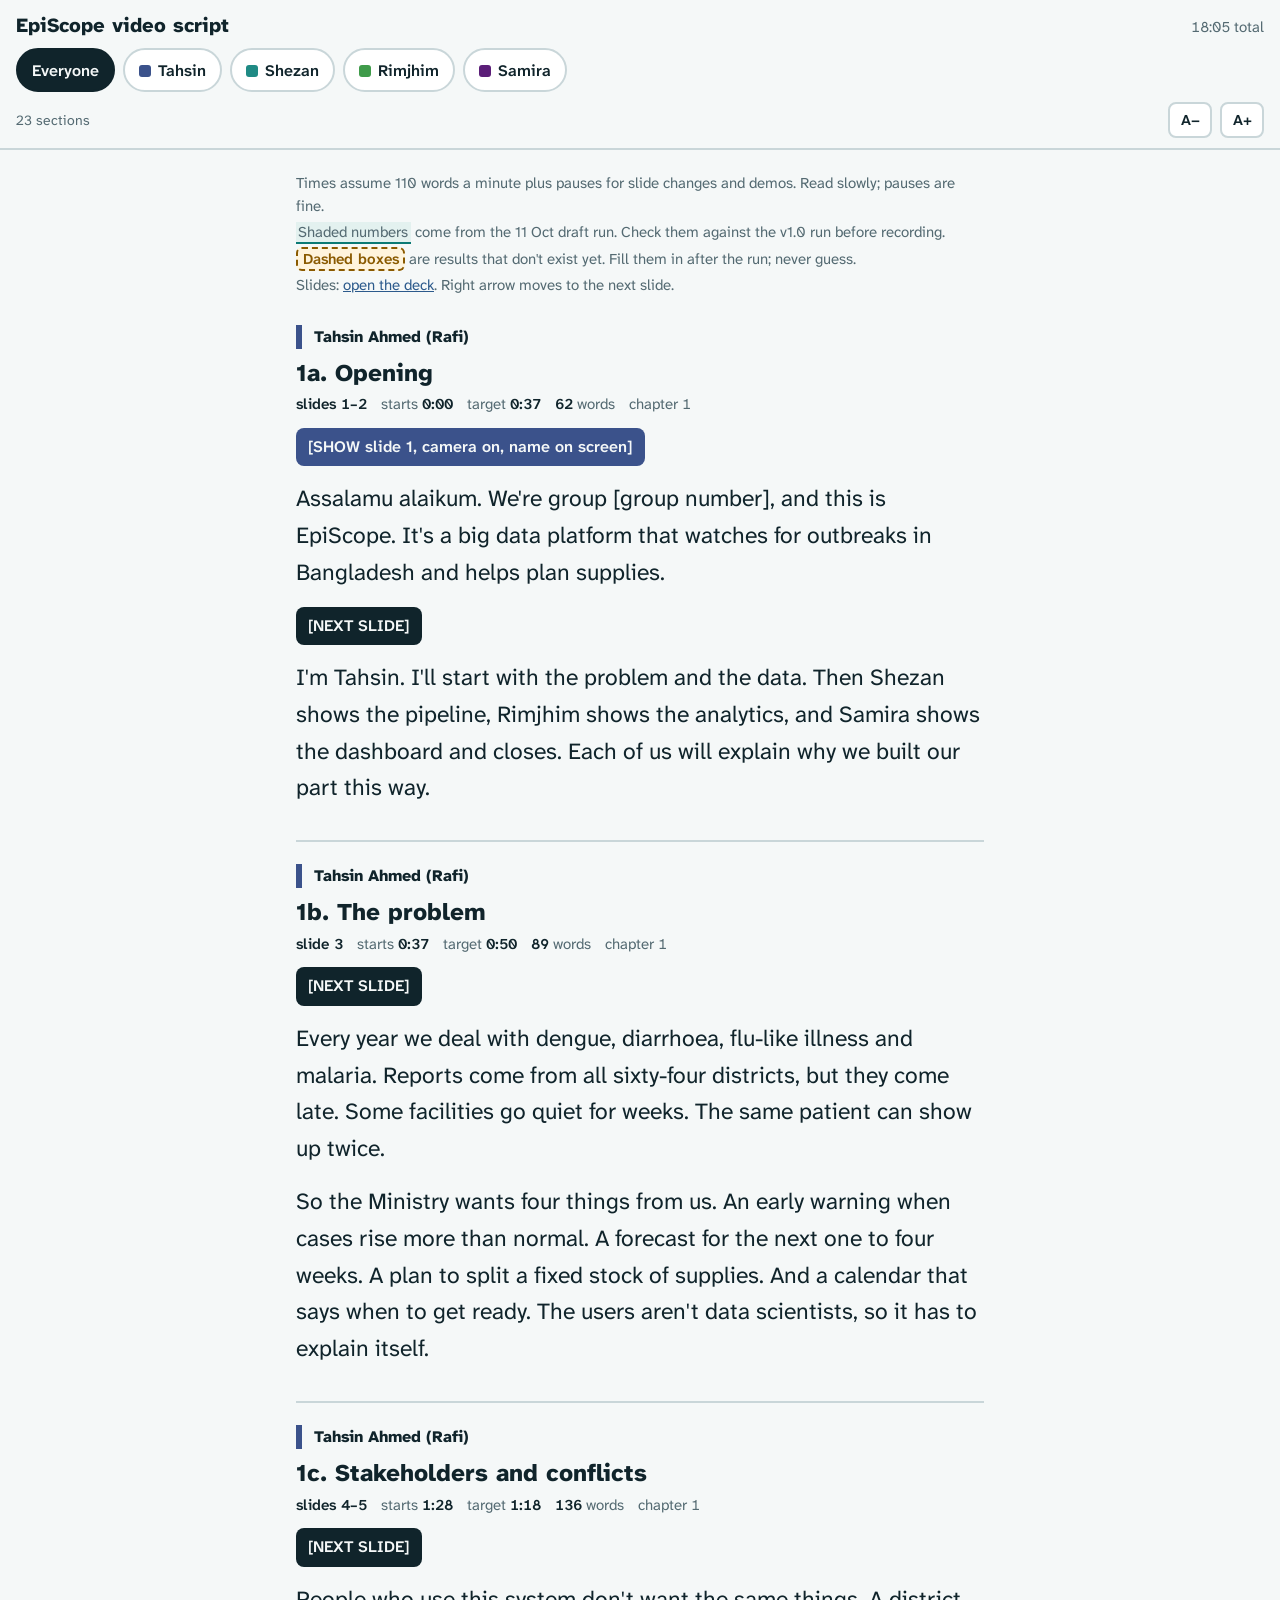
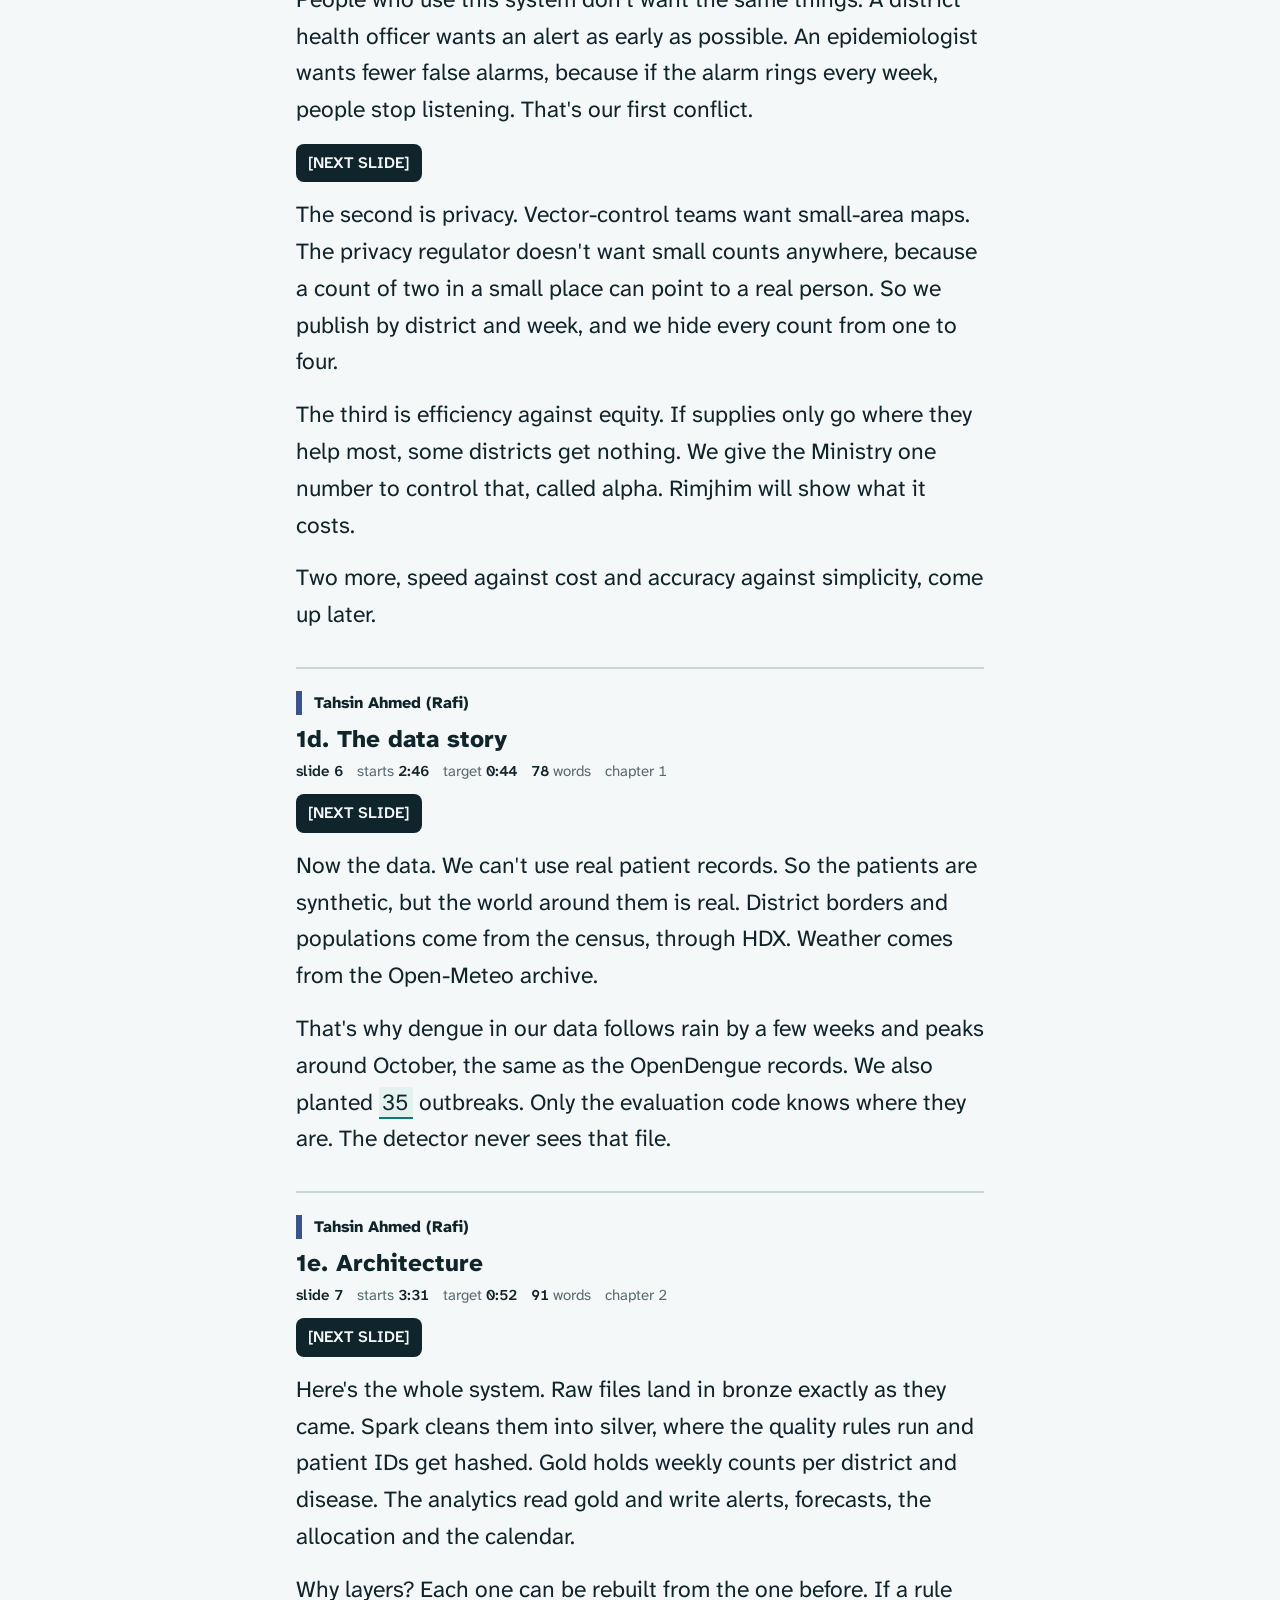
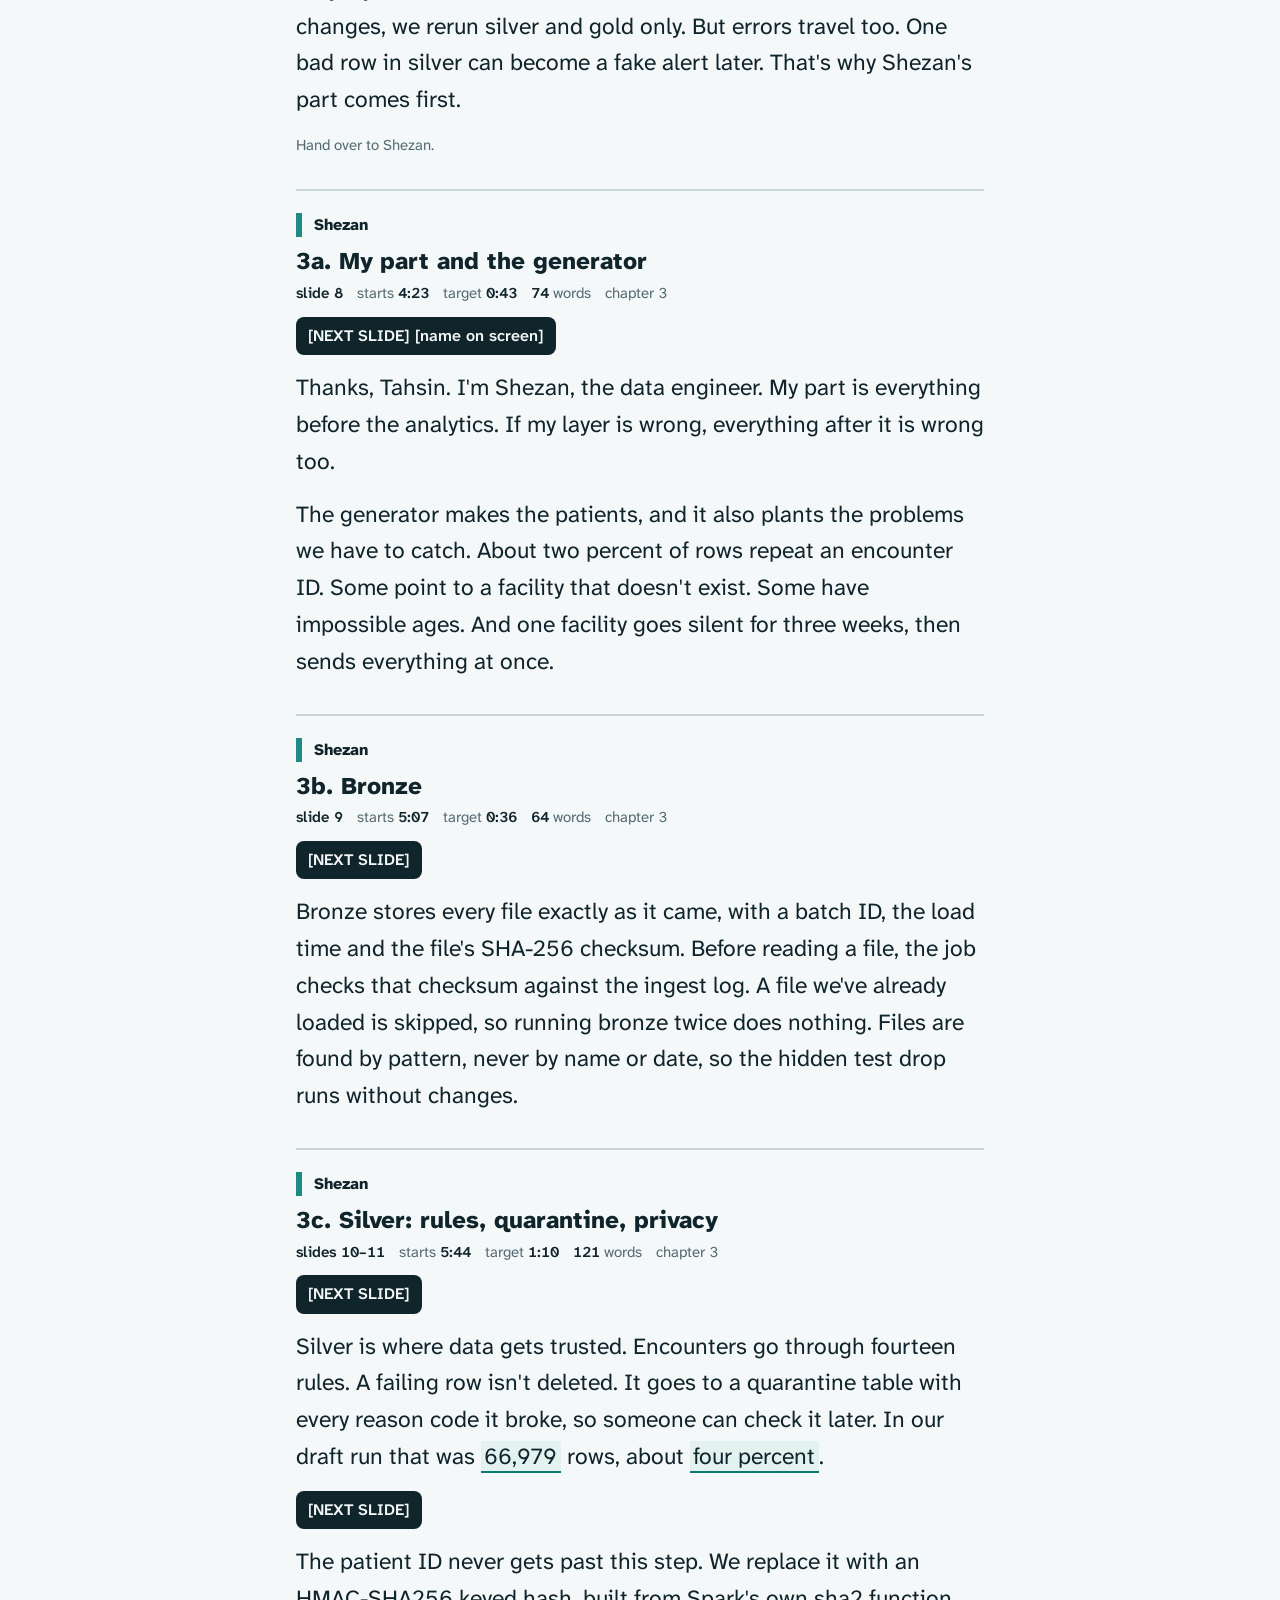
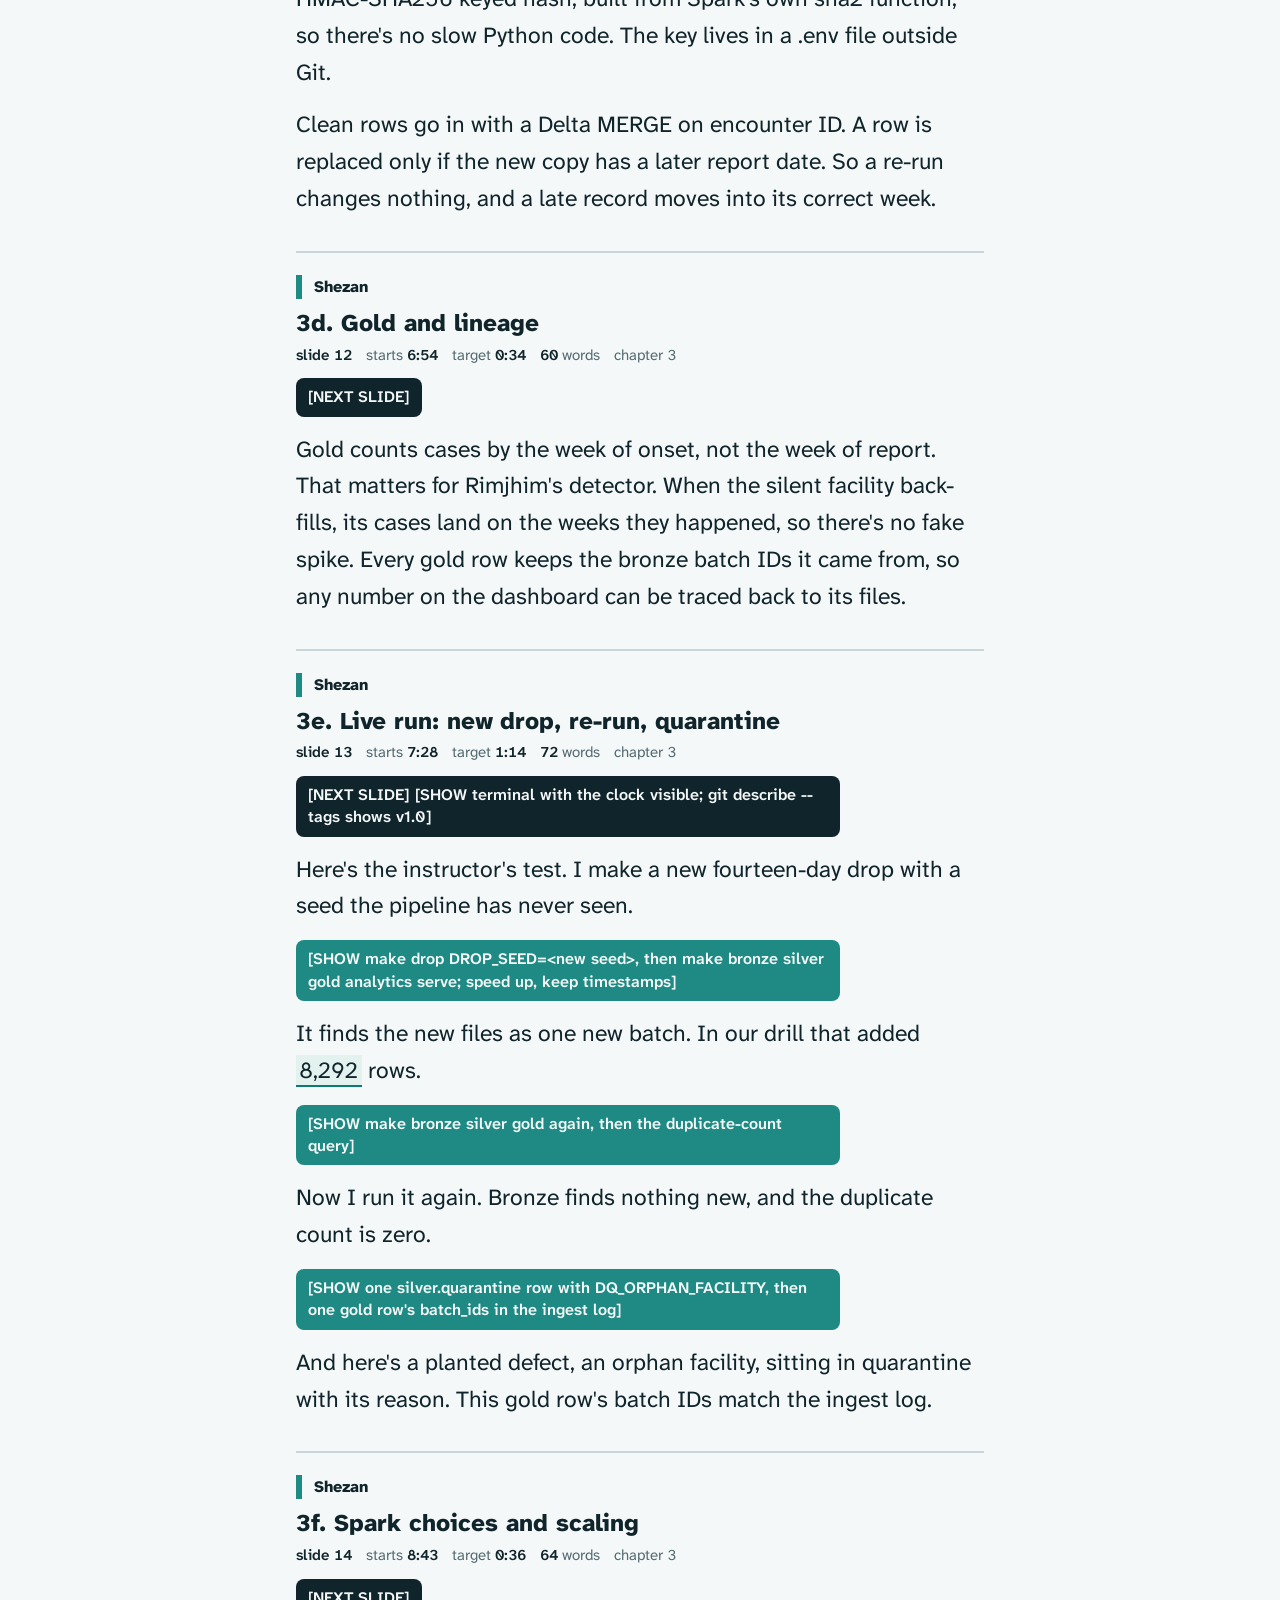
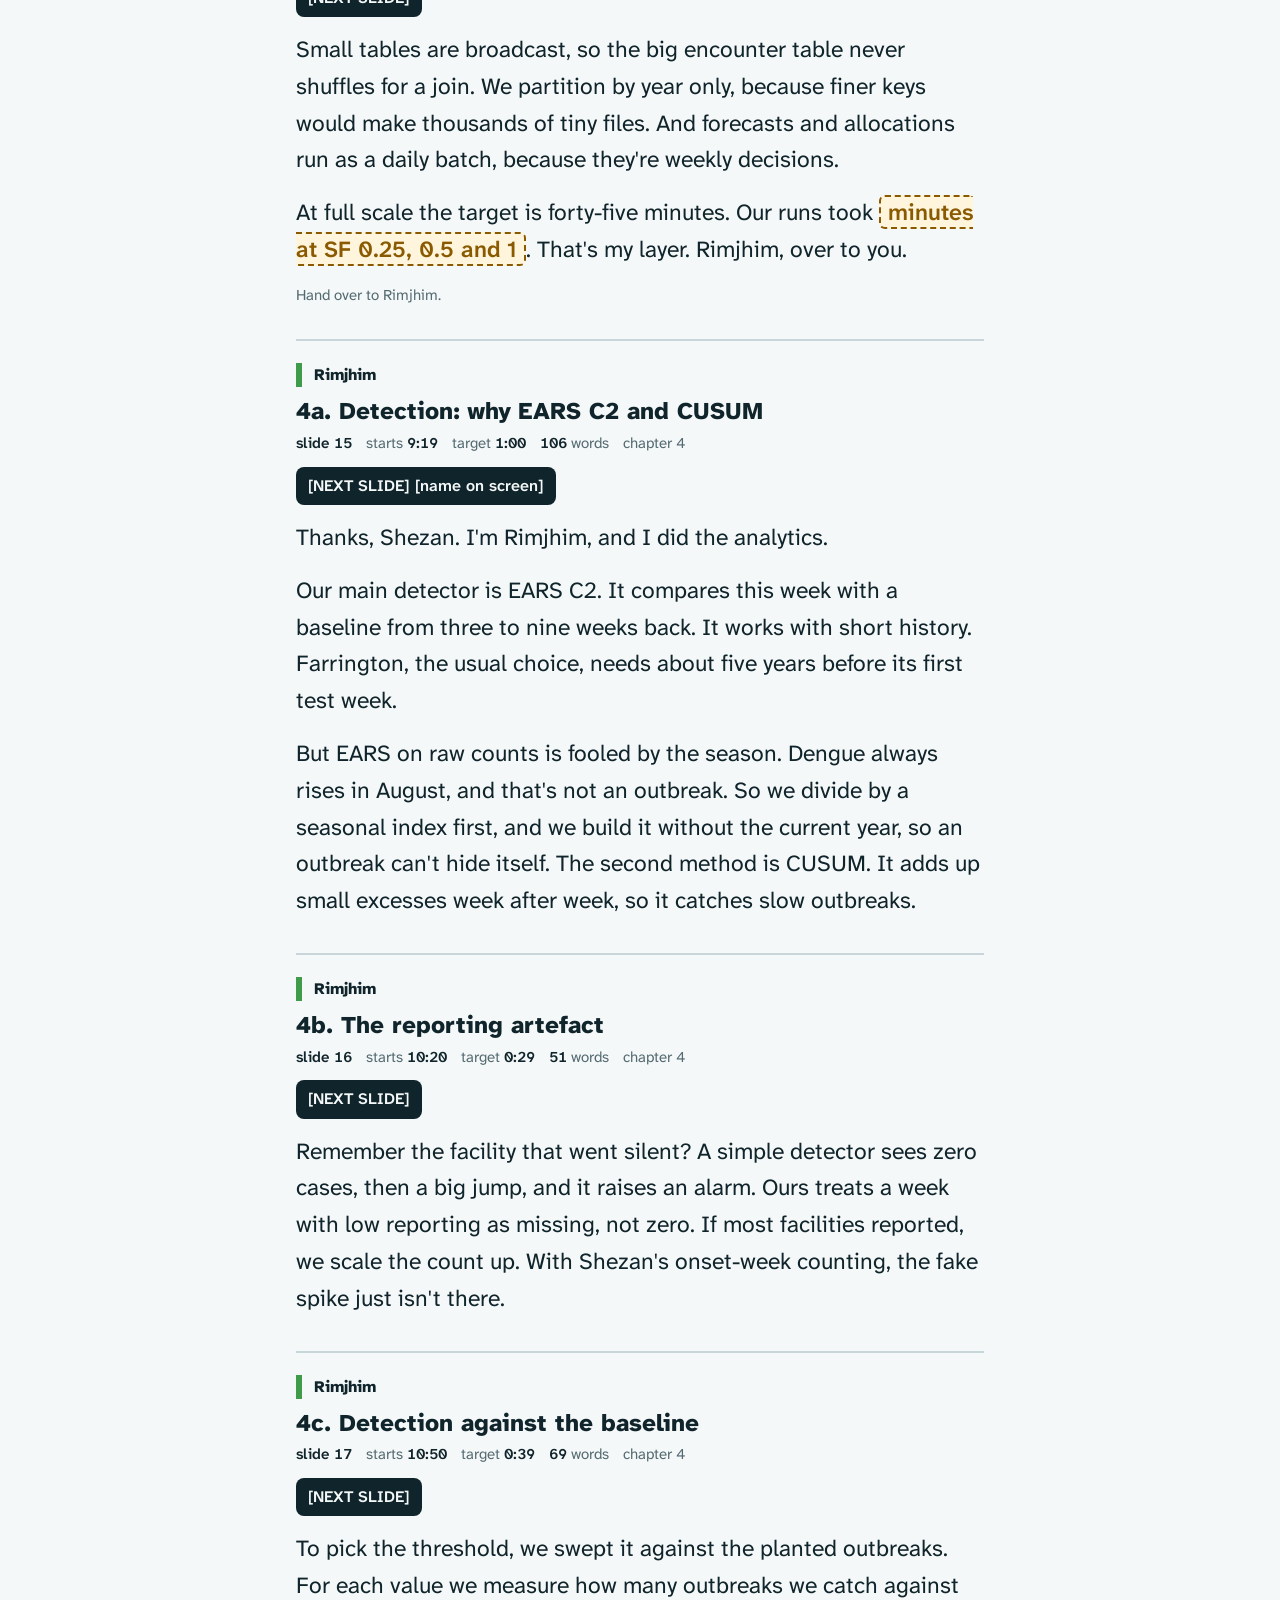
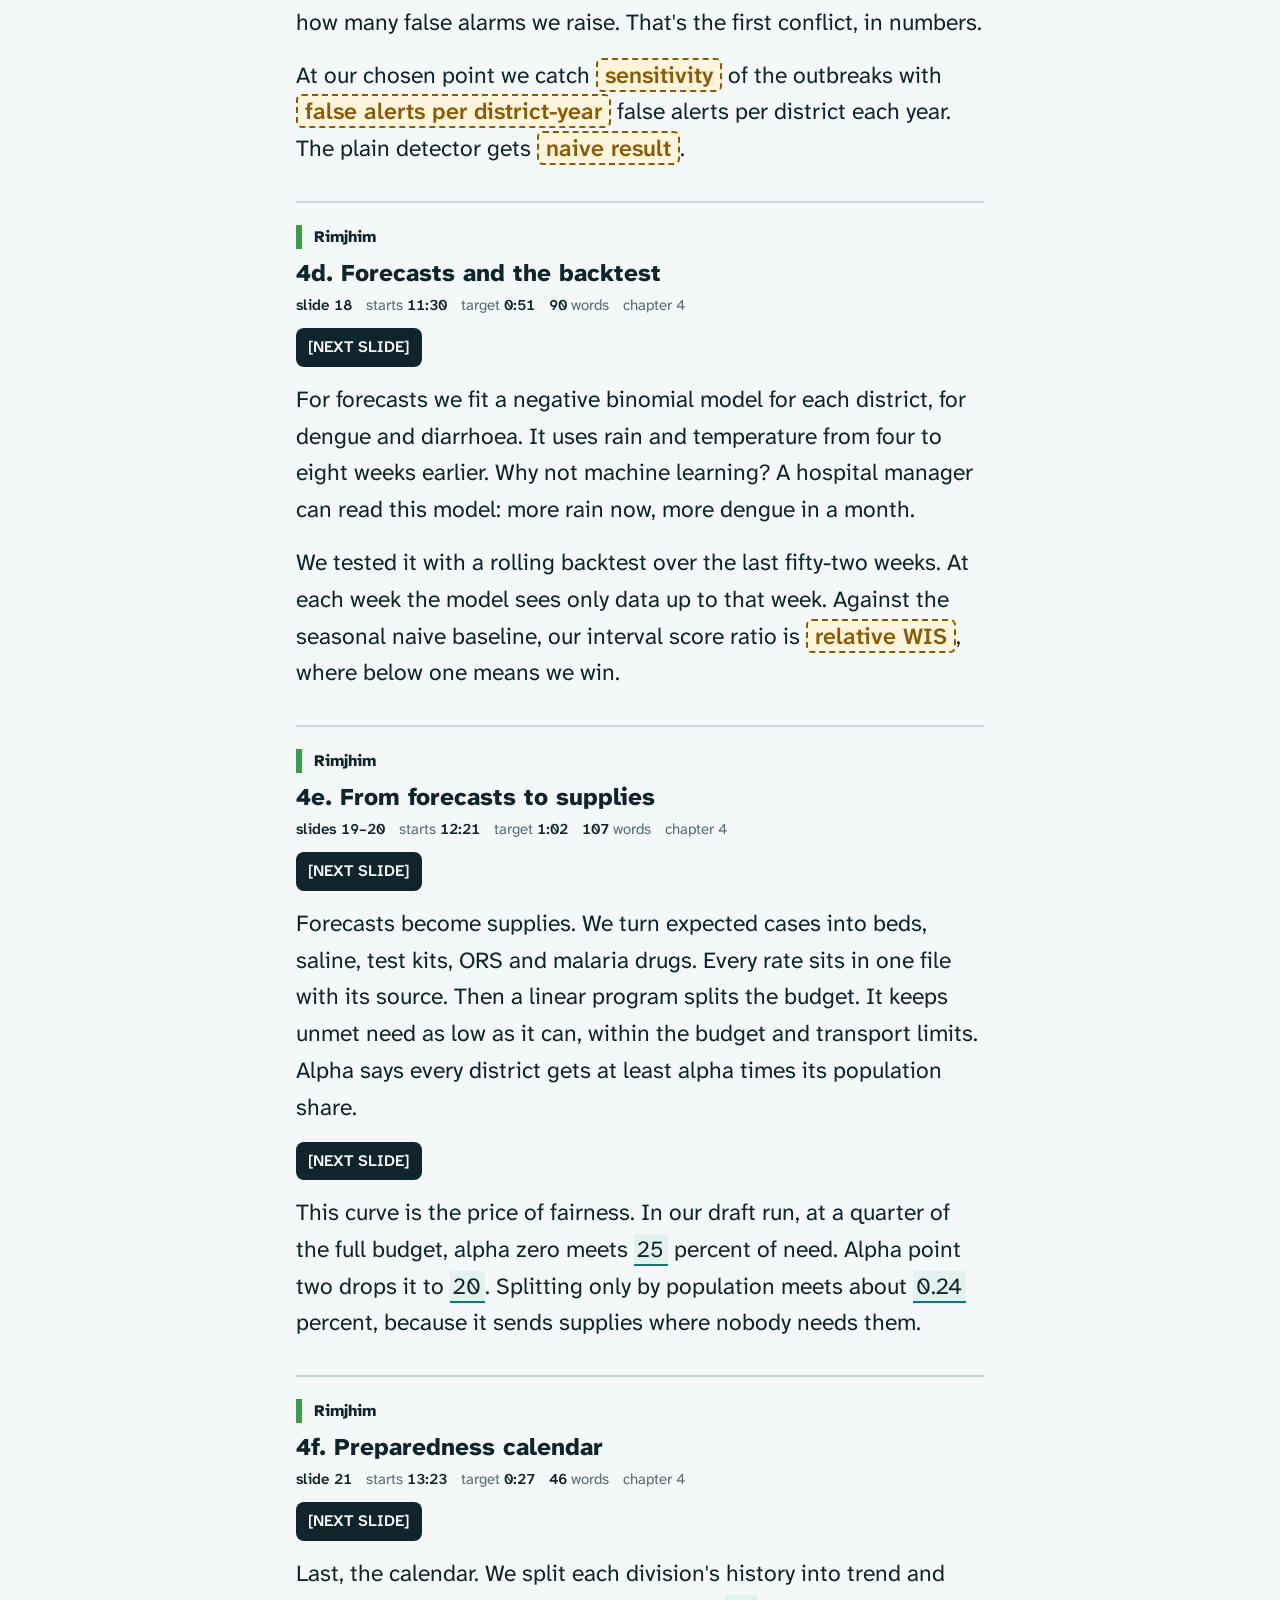
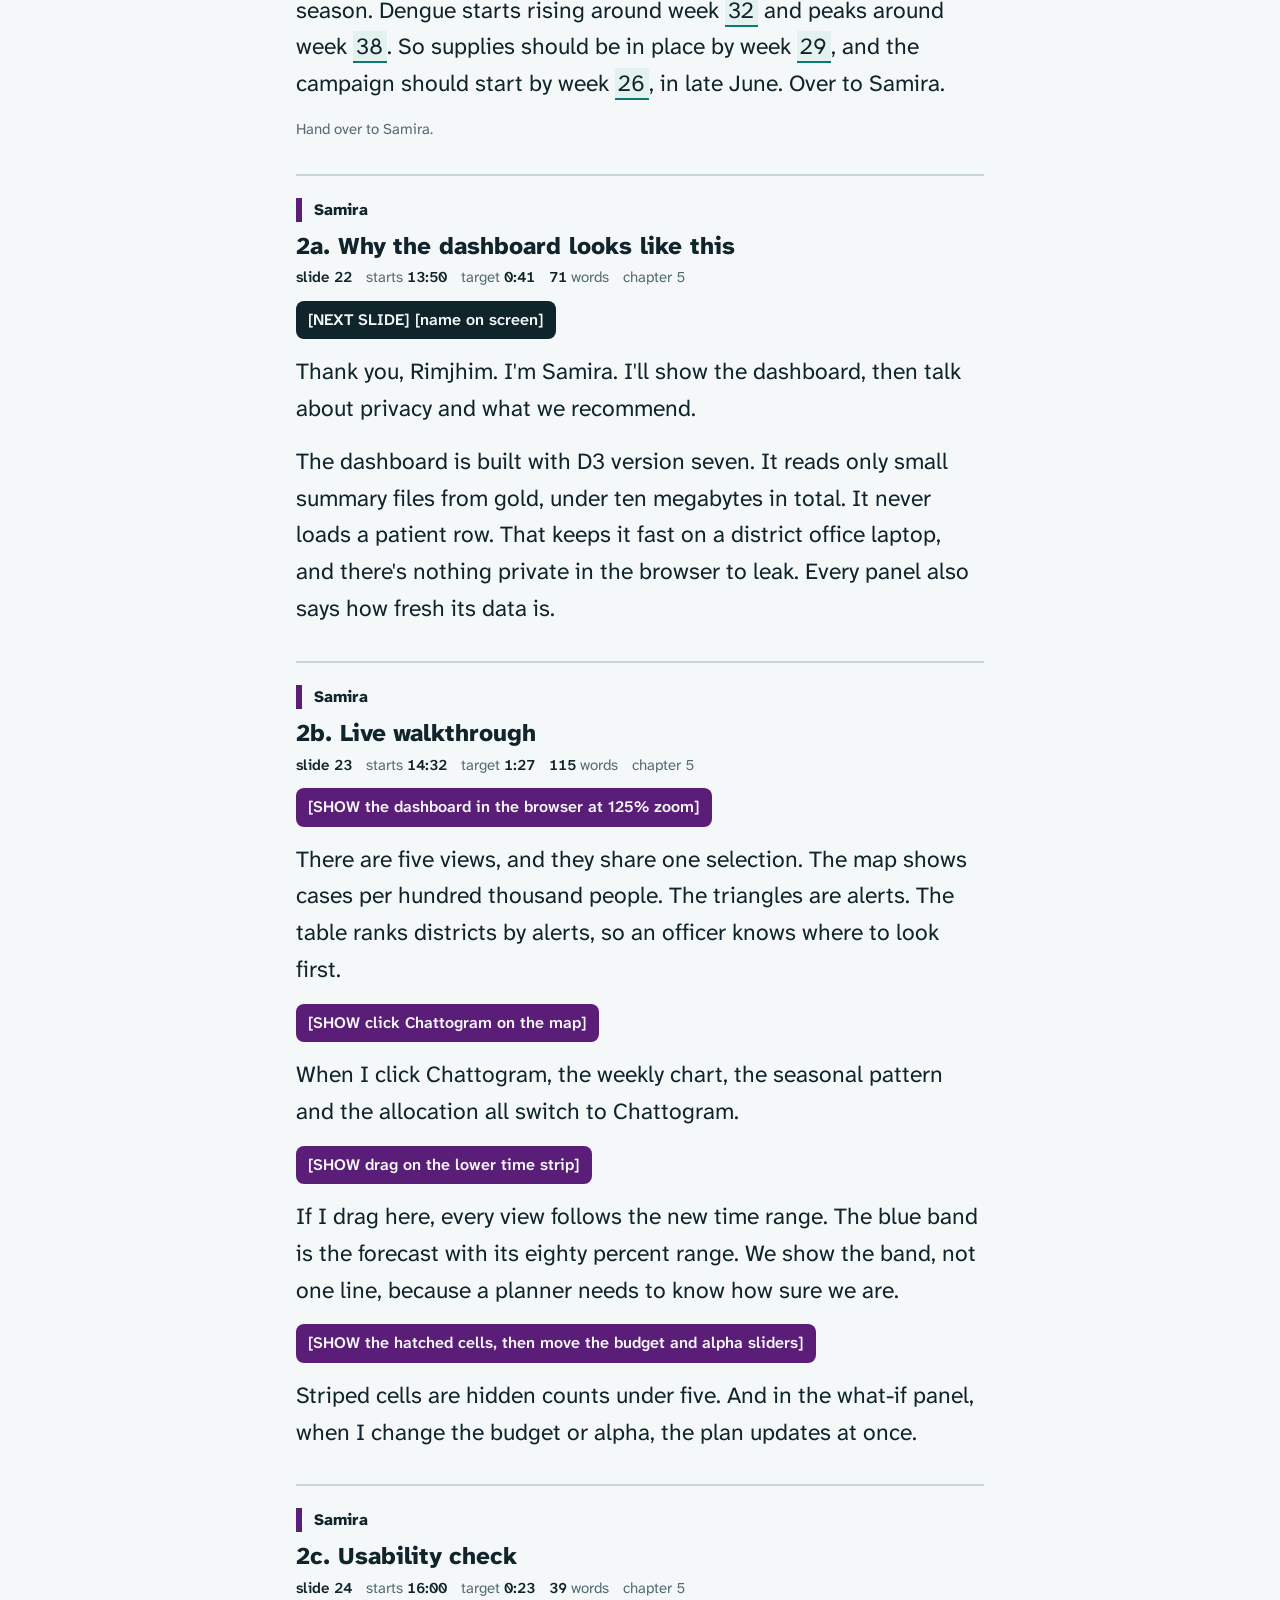
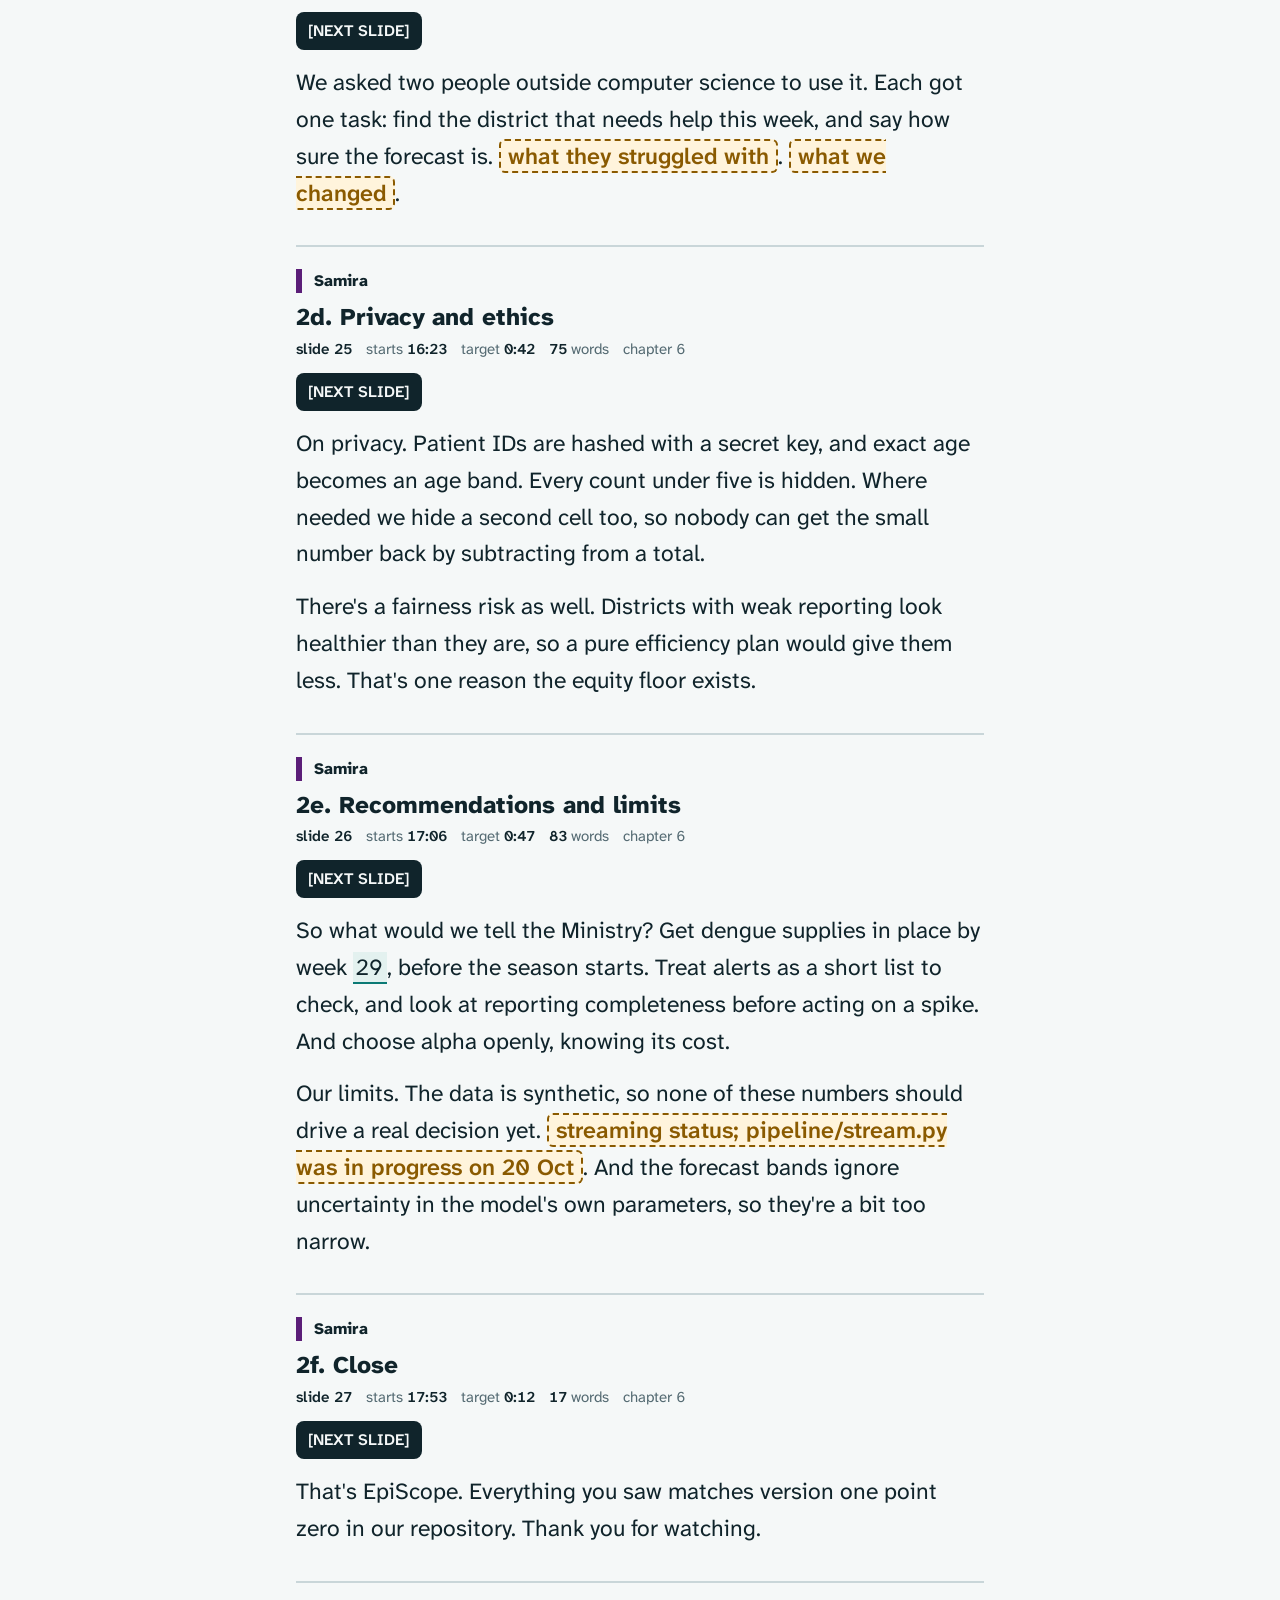
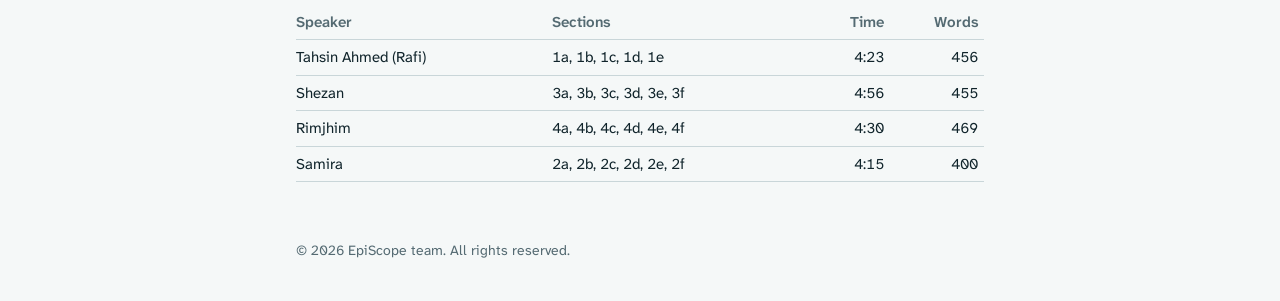
==== script.html @ a8cfdaf4 "Slide deck and phone script for the EpiScope group video Deck with arrow-key navigation, speaker lab" ====
<!doctype html>
<html lang="en">
<head>
<meta charset="utf-8">
<meta name="viewport" content="width=device-width, initial-scale=1, viewport-fit=cover">
<meta name="robots" content="noindex, nofollow">
<title>EpiScope script</title>
<meta name="description" content="Phone script for the EpiScope group video, by speaker and section.">
<link rel="icon" href="data:image/svg+xml,%3Csvg xmlns='http://www.w3.org/2000/svg' viewBox='0 0 16 16'%3E%3Crect width='16' height='16' rx='3' fill='%230b7a75'/%3E%3Cpath d='M2 11l3-4 3 2 3-5 3 3' stroke='white' stroke-width='1.6' fill='none'/%3E%3C/svg%3E">
<link rel="stylesheet" href="assets/base.css">
<style>
  body { font-size: 18px; line-height: 1.5; }
  .top {
    position: sticky; top: 0; z-index: 10;
    background: var(--paper); border-bottom: 2px solid var(--rule);
    padding: 10px 16px 10px; padding-top: max(10px, env(safe-area-inset-top));
  }
  .top h1 { font-size: 20px; margin: 0 0 8px; font-weight: 800; display: flex; justify-content: space-between; gap: 12px; align-items: baseline; }
  .top h1 span { font-size: 15px; font-weight: 400; color: var(--muted); font-variant-numeric: tabular-nums; }
  .who { display: flex; gap: 8px; overflow-x: auto; scrollbar-width: none; padding-bottom: 2px; }
  .who::-webkit-scrollbar { display: none; }
  .who button {
    flex: none; font: 600 16px var(--font); color: var(--ink); background: var(--panel);
    border: 2px solid var(--rule); border-radius: 999px; padding: 8px 14px; min-height: 44px; cursor: pointer;
  }
  .who button i { display: inline-block; width: 12px; height: 12px; border-radius: 3px; margin-right: 7px; vertical-align: -1px; }
  .who button[aria-pressed="true"] { border-color: var(--ink); background: var(--ink); color: var(--paper); }
  .size { display: flex; gap: 8px; margin-left: auto; }
  .tools { display: flex; align-items: center; gap: 8px; margin-top: 8px; font-size: 14px; color: var(--muted); }
  .tools button { font: 600 15px var(--font); min-width: 44px; min-height: 36px; border-radius: 8px; border: 2px solid var(--rule); background: var(--panel); color: var(--ink); }

  main { max-width: 720px; margin: 0 auto; padding: 8px 16px 40px; }
  .key { font-size: 15px; color: var(--muted); margin: 14px 0 6px; }
  .key p { margin: 4px 0; }

  section.sec { padding: 22px 0 18px; border-bottom: 2px solid var(--rule); scroll-margin-top: 130px; }
  section.sec[hidden] { display: none; }
  .head { display: flex; flex-wrap: wrap; gap: 4px 12px; align-items: baseline; }
  .head .sp { font-weight: 800; font-size: 16px; padding-left: 12px; border-left: 6px solid var(--c); }
  .head h2 { flex-basis: 100%; font-size: 24px; line-height: 1.2; margin: 6px 0 2px; font-weight: 800; }
  .facts { display: flex; flex-wrap: wrap; gap: 6px 14px; font-size: 15px; color: var(--muted); font-variant-numeric: tabular-nums; margin: 4px 0 12px; }
  .facts b { color: var(--ink); font-weight: 600; }
  .text p { font-size: var(--fs, 23px); line-height: 1.6; margin: 0 0 16px; max-width: 34em; }
  .text p.cue {
    font-size: 16px; line-height: 1.4; font-weight: 600; color: var(--paper); background: var(--c, var(--ink));
    border-radius: 8px; padding: 8px 12px; display: inline-block; margin-bottom: 14px;
  }
  .text p.cue.next { background: var(--ink); }
  .hand { font-size: 15px; color: var(--muted); margin-top: 6px; }
  .sum { margin: 22px 0 0; }
  .sum table { width: 100%; border-collapse: collapse; font-size: 15px; font-variant-numeric: tabular-nums; }
  .sum th, .sum td { text-align: left; padding: 6px 6px 6px 0; border-bottom: 1px solid var(--rule); }
  .sum th { color: var(--muted); font-weight: 600; }
  .sum td.r, .sum th.r { text-align: right; }
  footer { max-width: 720px; margin: 0 auto; padding: 18px 16px 40px; font-size: 14px; color: var(--muted); }
  a { color: var(--blue); }
</style>
</head>
<body>
<header class="top">
  <h1>EpiScope video script <span id="total"></span></h1>
  <div class="who" id="who" role="group" aria-label="Show parts for"></div>
  <div class="tools">
    <span id="showing"></span>
    <div class="size" role="group" aria-label="Text size">
      <button type="button" id="smaller" aria-label="Smaller text">A−</button>
      <button type="button" id="bigger" aria-label="Bigger text">A+</button>
    </div>
  </div>
</header>
<main>
  <div class="key">
    <p>Times assume 110 words a minute plus pauses for slide changes and demos. Read slowly; pauses are fine.</p>
    <p><span class="draft">Shaded numbers</span> come from the 11 Oct draft run. Check them against the v1.0 run before recording.</p>
    <p><span class="pending">Dashed boxes</span> are results that don't exist yet. Fill them in after the run; never guess.</p>
    <p>Slides: <a href="index.html">open the deck</a>. Right arrow moves to the next slide.</p>
  </div>
  <div id="sections"></div>
  <div class="sum" id="sum"></div>
</main>
<footer>© 2026 EpiScope team. All rights reserved.</footer>

<script src="assets/common.js"></script>
<script src="script-content.js"></script>
<script>
(async () => {
  const cfg = await EPI.loadConfig();
  const tl = EPI.timeline(window.EPI_SCRIPT);
  const total = tl.reduce((a, s) => a + s.secs, 0);
  const sp = (id) => cfg.speakers[id];
  const esc = (t) => String(t).replace(/[&<>"]/g, (c) => ({ "&": "&amp;", "<": "&lt;", ">": "&gt;", '"': "&quot;" })[c]);
  document.getElementById("total").textContent = `${EPI.fmt(total)} total`;

  // text markup: names, draft numbers, pending results
  function render(p) {
    let h = esc(p);
    h = h.replace(/\{(s[1-4])\}/g, (_, id) => esc(sp(id).short)).replace(/\{group\}/g, esc(cfg.group));
    h = h.replace(/\{\{([^}]*)\}\}/g, '<span class="draft">$1</span>');
    h = h.replace(/\[\[pending:\s*([^\]]*)\]\]/g, '<span class="pending">$1</span>');
    return h;
  }

  const box = document.getElementById("sections");
  tl.forEach((s, i) => {
    const nextSpeaker = tl[i + 1] && tl[i + 1].speaker !== s.speaker ? sp(tl[i + 1].speaker).short : null;
    const slides = s.slides.length > 1 ? `slides ${s.slides[0]}–${s.slides[s.slides.length - 1]}` : `slide ${s.slides[0]}`;
    const sec = document.createElement("section");
    sec.className = "sec";
    sec.dataset.speaker = s.speaker;
    sec.id = `sec-${s.id}`;
    sec.style.setProperty("--c", `var(--${s.speaker})`);
    sec.innerHTML =
      `<div class="head"><span class="sp">${esc(sp(s.speaker).name)}</span><h2>${esc(s.id)}. ${esc(s.title)}</h2></div>` +
      `<div class="facts"><span><b>${slides}</b></span><span>starts <b>${EPI.fmt(s.start)}</b></span>` +
      `<span>target <b>${EPI.fmt(s.secs)}</b></span><span><b>${s.words}</b> words</span>` +
      `<span>chapter ${s.chapter}</span></div>` +
      `<div class="text">${s.paras.map((p) => EPI.isCue(p)
        ? `<p class="cue${/NEXT SLIDE/.test(p) ? " next" : ""}">${render(p)}</p>`
        : `<p>${render(p)}</p>`).join("")}</div>` +
      (nextSpeaker ? `<p class="hand">Hand over to ${esc(nextSpeaker)}.</p>` : "");
    box.appendChild(sec);
  });

  // per-speaker summary
  const rows = cfg.order.map((id) => {
    const mine = tl.filter((s) => s.speaker === id);
    return `<tr><td>${esc(sp(id).name)}</td><td>${mine.map((s) => s.id).join(", ")}</td>` +
      `<td class="r">${EPI.fmt(mine.reduce((a, s) => a + s.secs, 0))}</td><td class="r">${mine.reduce((a, s) => a + s.words, 0)}</td></tr>`;
  }).join("");
  document.getElementById("sum").innerHTML =
    `<table><thead><tr><th>Speaker</th><th>Sections</th><th class="r">Time</th><th class="r">Words</th></tr></thead><tbody>${rows}</tbody></table>`;

  // speaker filter, remembered per phone
  const who = document.getElementById("who");
  const choices = [["all", "Everyone"], ...cfg.order.map((id) => [id, sp(id).short])];
  let pick = "all";
  try { pick = localStorage.getItem("episcope-speaker") || "all"; } catch (_) {}
  if (!choices.some(([id]) => id === pick)) pick = "all";
  for (const [id, label] of choices) {
    const b = document.createElement("button");
    b.type = "button";
    b.dataset.id = id;
    b.innerHTML = (id === "all" ? "" : `<i style="background:var(--${id})"></i>`) + esc(label);
    b.addEventListener("click", () => apply(id, true));
    who.appendChild(b);
  }
  function apply(id, scroll) {
    pick = id;
    try { localStorage.setItem("episcope-speaker", id); } catch (_) {}
    who.querySelectorAll("button").forEach((b) => b.setAttribute("aria-pressed", String(b.dataset.id === id)));
    const secs = [...document.querySelectorAll("section.sec")];
    secs.forEach((s) => { s.hidden = id !== "all" && s.dataset.speaker !== id; });
    const mine = tl.filter((s) => id === "all" || s.speaker === id);
    document.getElementById("showing").textContent = id === "all"
      ? `${tl.length} sections`
      : `${mine.length} sections, ${EPI.fmt(mine.reduce((a, s) => a + s.secs, 0))}, ${mine.reduce((a, s) => a + s.words, 0)} words`;
    if (scroll) scrollTo({ top: 0 });
  }
  apply(pick, false);

  // text size, remembered per phone
  let fs = 23;
  try { fs = Number(localStorage.getItem("episcope-fs")) || 23; } catch (_) {}
  const setFs = (v) => { fs = Math.max(17, Math.min(34, v)); document.documentElement.style.setProperty("--fs", `${fs}px`); try { localStorage.setItem("episcope-fs", fs); } catch (_) {} };
  setFs(fs);
  document.getElementById("smaller").addEventListener("click", () => setFs(fs - 2));
  document.getElementById("bigger").addEventListener("click", () => setFs(fs + 2));
})();
</script>
</body>
</html>
---- assets/base.css ----
/* Shared tokens for the deck and the script. Atkinson Hyperlegible Next (SIL OFL 1.1, Braille Institute):
   chosen for legibility after Zoom compression and for reading aloud from a phone. */
@font-face {
  font-family: "Atkinson Next";
  src: url("fonts/atkinson-next-latin.woff2") format("woff2");
  font-weight: 200 800;
  font-display: swap;
}

:root {
  --paper: #f5f8f8;
  --panel: #ffffff;
  --ink: #10242b;
  --muted: #546a72;
  --rule: #c9d6d9;
  --teal: #0b7a75;
  --blue: #2c5a8c;
  --alert: #c9640f;
  --pending: #8a5a00;
  --pending-bg: #fff4dc;
  --draft-bg: #e3f1ef;
  /* speaker colours follow the dashboard's viridis ramp so the deck and the dashboard read as one system */
  --s1: #3b528b;
  --s3: #1f8a84;
  --s4: #3f9b4a;
  --s2: #5b1e78;
  --font: "Atkinson Next", "Atkinson Hyperlegible", system-ui, sans-serif;
}

@media (prefers-color-scheme: dark) {
  :root:not([data-theme="light"]) {
    --paper: #0f1d22;
    --panel: #16272d;
    --ink: #e8f0f1;
    --muted: #9db1b7;
    --rule: #2f454c;
    --teal: #4fc2bb;
    --blue: #8ab4e6;
    --alert: #f0a35a;
    --pending: #ffd27a;
    --pending-bg: #3a2c0c;
    --draft-bg: #183a37;
    --s1: #8ea6e6;
    --s3: #4fc2bb;
    --s4: #7bd486;
    --s2: #c79be0;
  }
}
:root[data-theme="dark"] {
  --paper: #0f1d22;
  --panel: #16272d;
  --ink: #e8f0f1;
  --muted: #9db1b7;
  --rule: #2f454c;
  --teal: #4fc2bb;
  --blue: #8ab4e6;
  --alert: #f0a35a;
  --pending: #ffd27a;
  --pending-bg: #3a2c0c;
  --draft-bg: #183a37;
  --s1: #8ea6e6;
  --s3: #4fc2bb;
  --s4: #7bd486;
  --s2: #c79be0;
}

*, *::before, *::after { box-sizing: border-box; }
html, body { margin: 0; }
body { background: var(--paper); color: var(--ink); font-family: var(--font); }
:focus-visible { outline: 3px solid var(--blue); outline-offset: 3px; }

.pending {
  background: var(--pending-bg);
  color: var(--pending);
  border: 2px dashed currentColor;
  border-radius: 6px;
  padding: 0 .3em;
  font-weight: 600;
}
.draft {
  background: var(--draft-bg);
  border-bottom: 2px solid var(--teal);
  padding: 0 .15em;
}
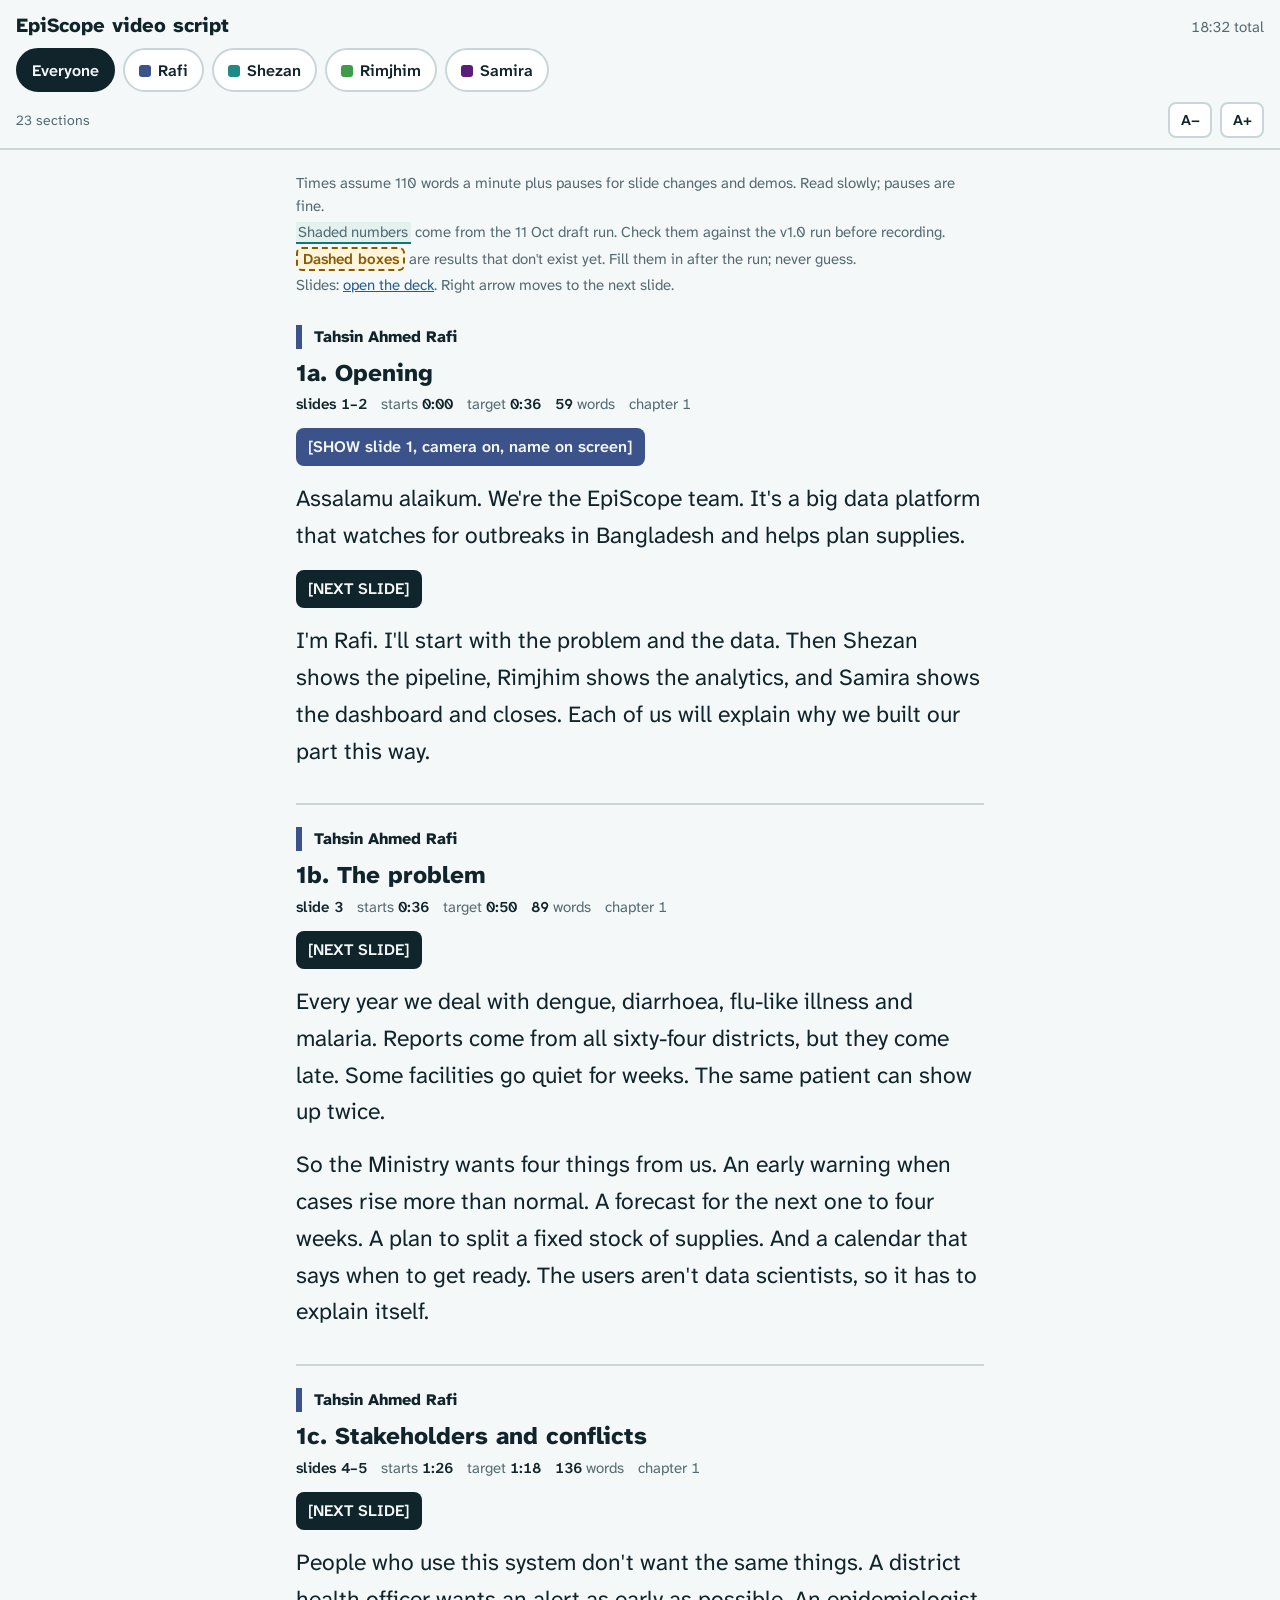
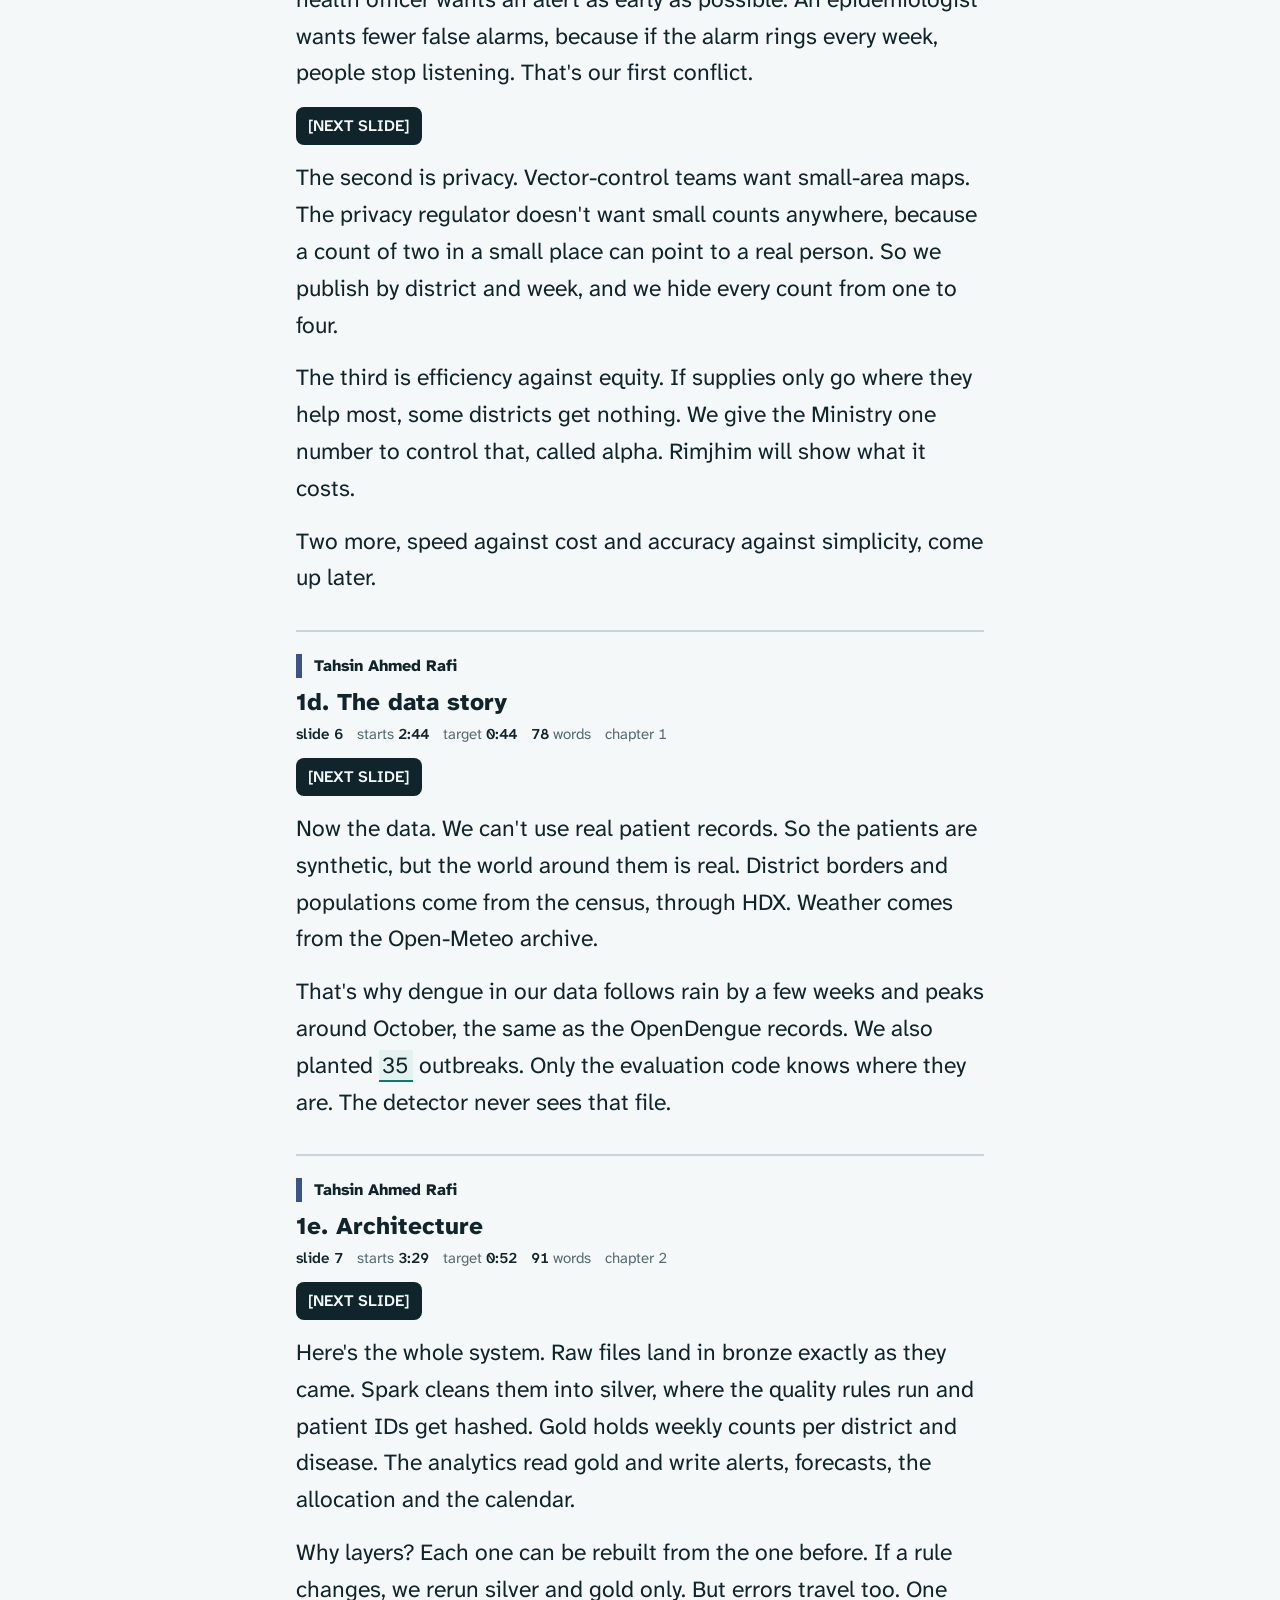
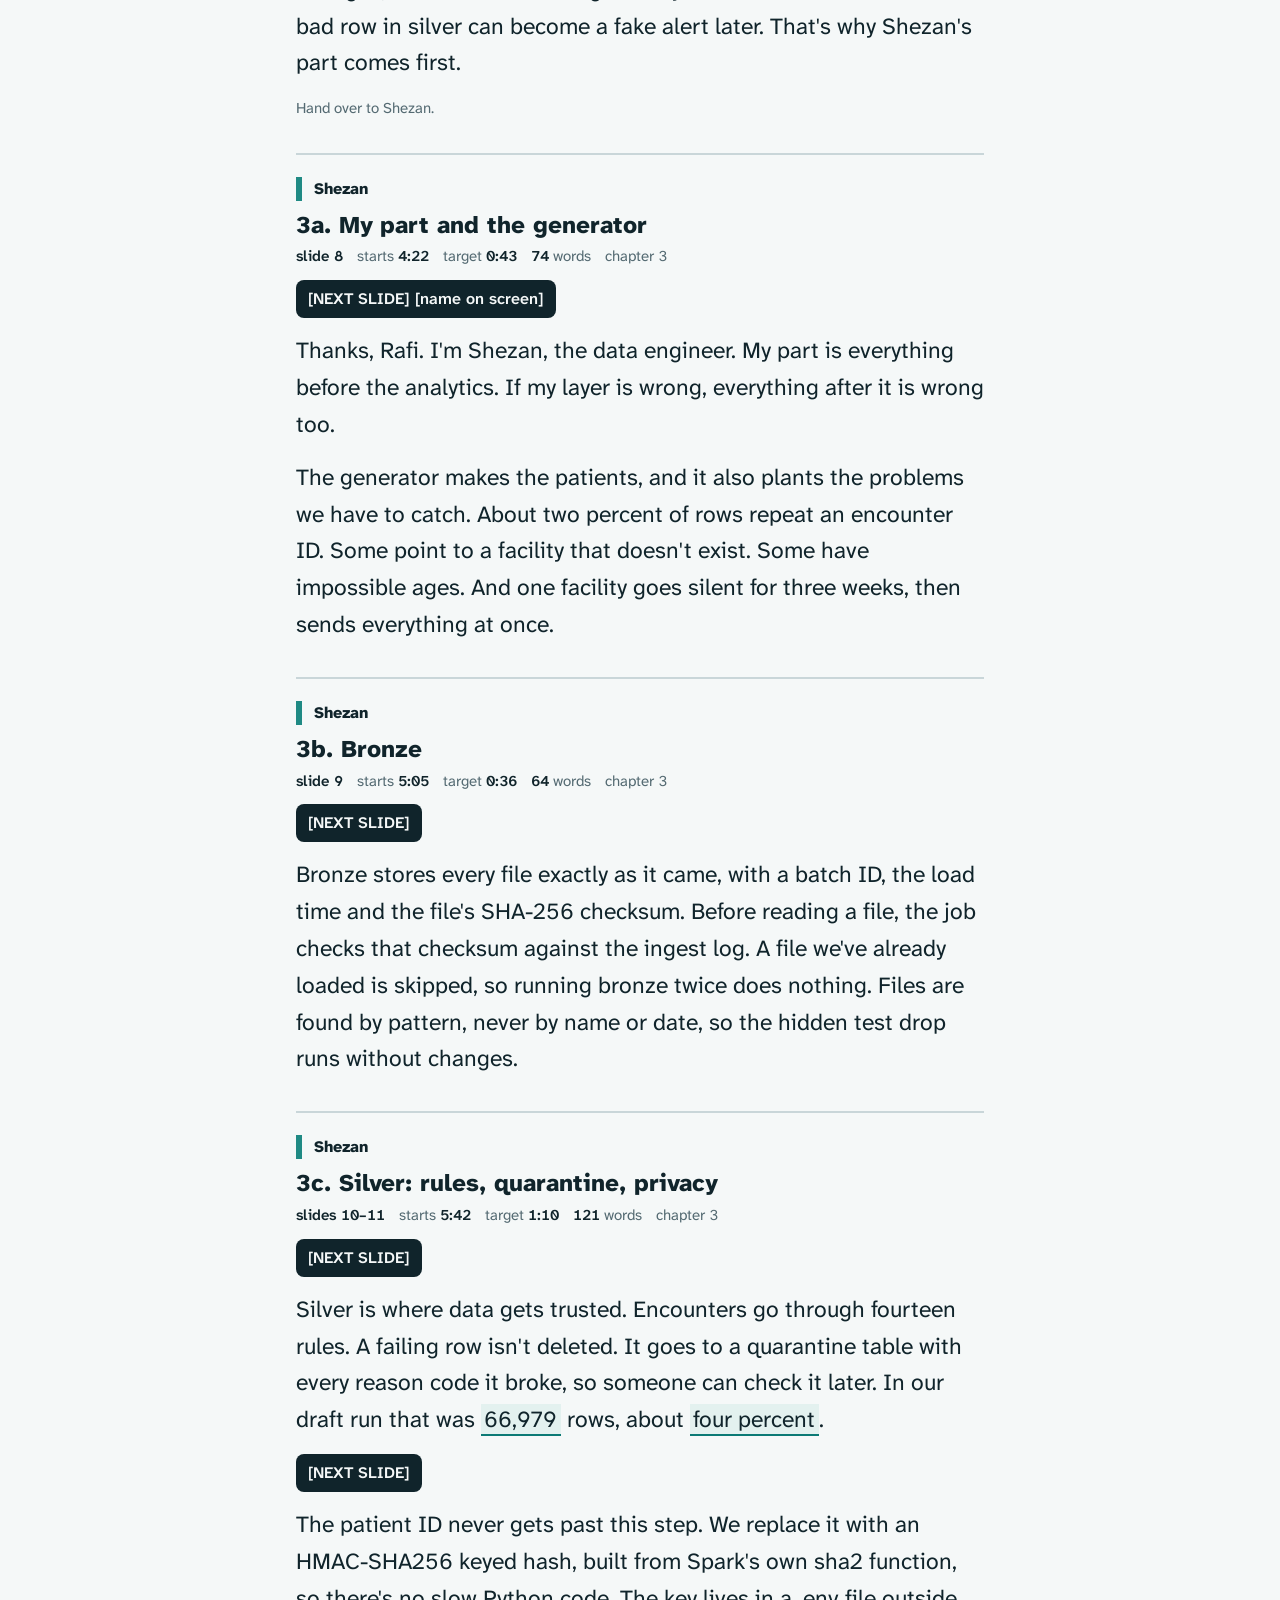
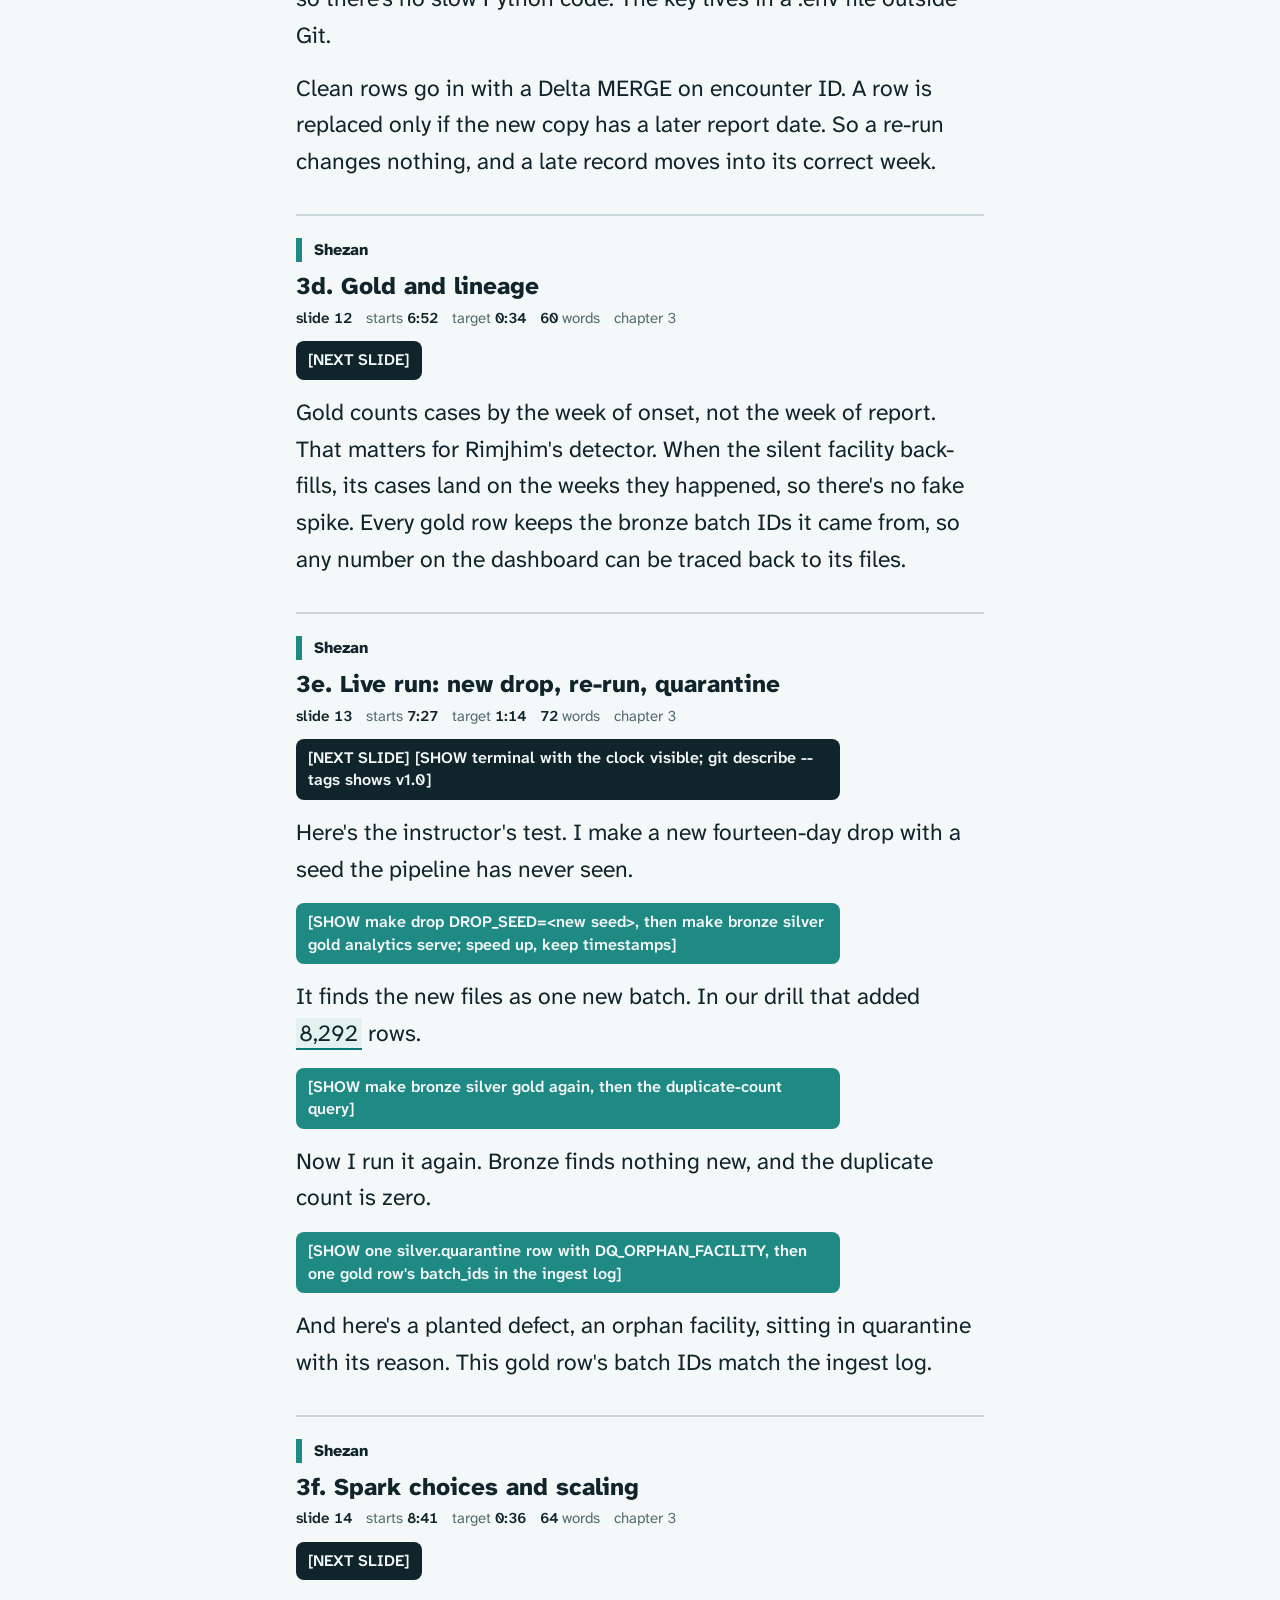
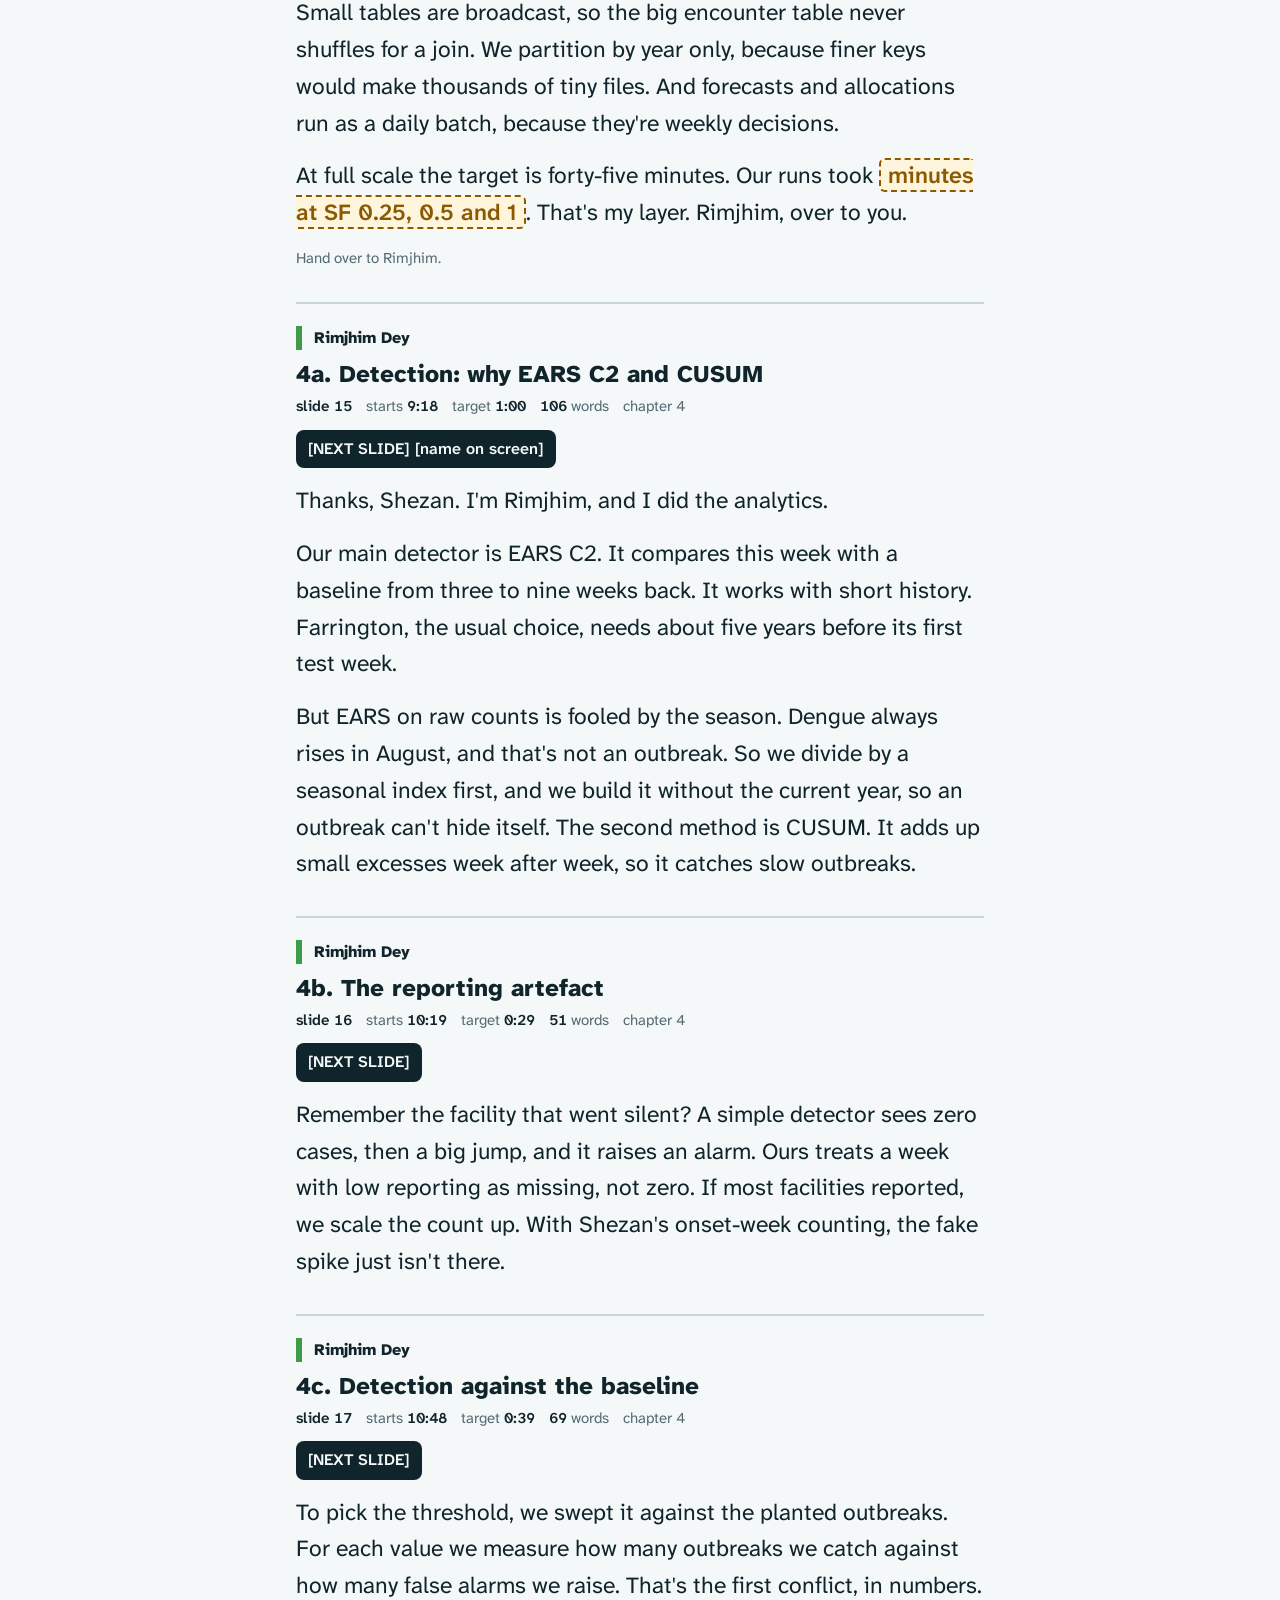
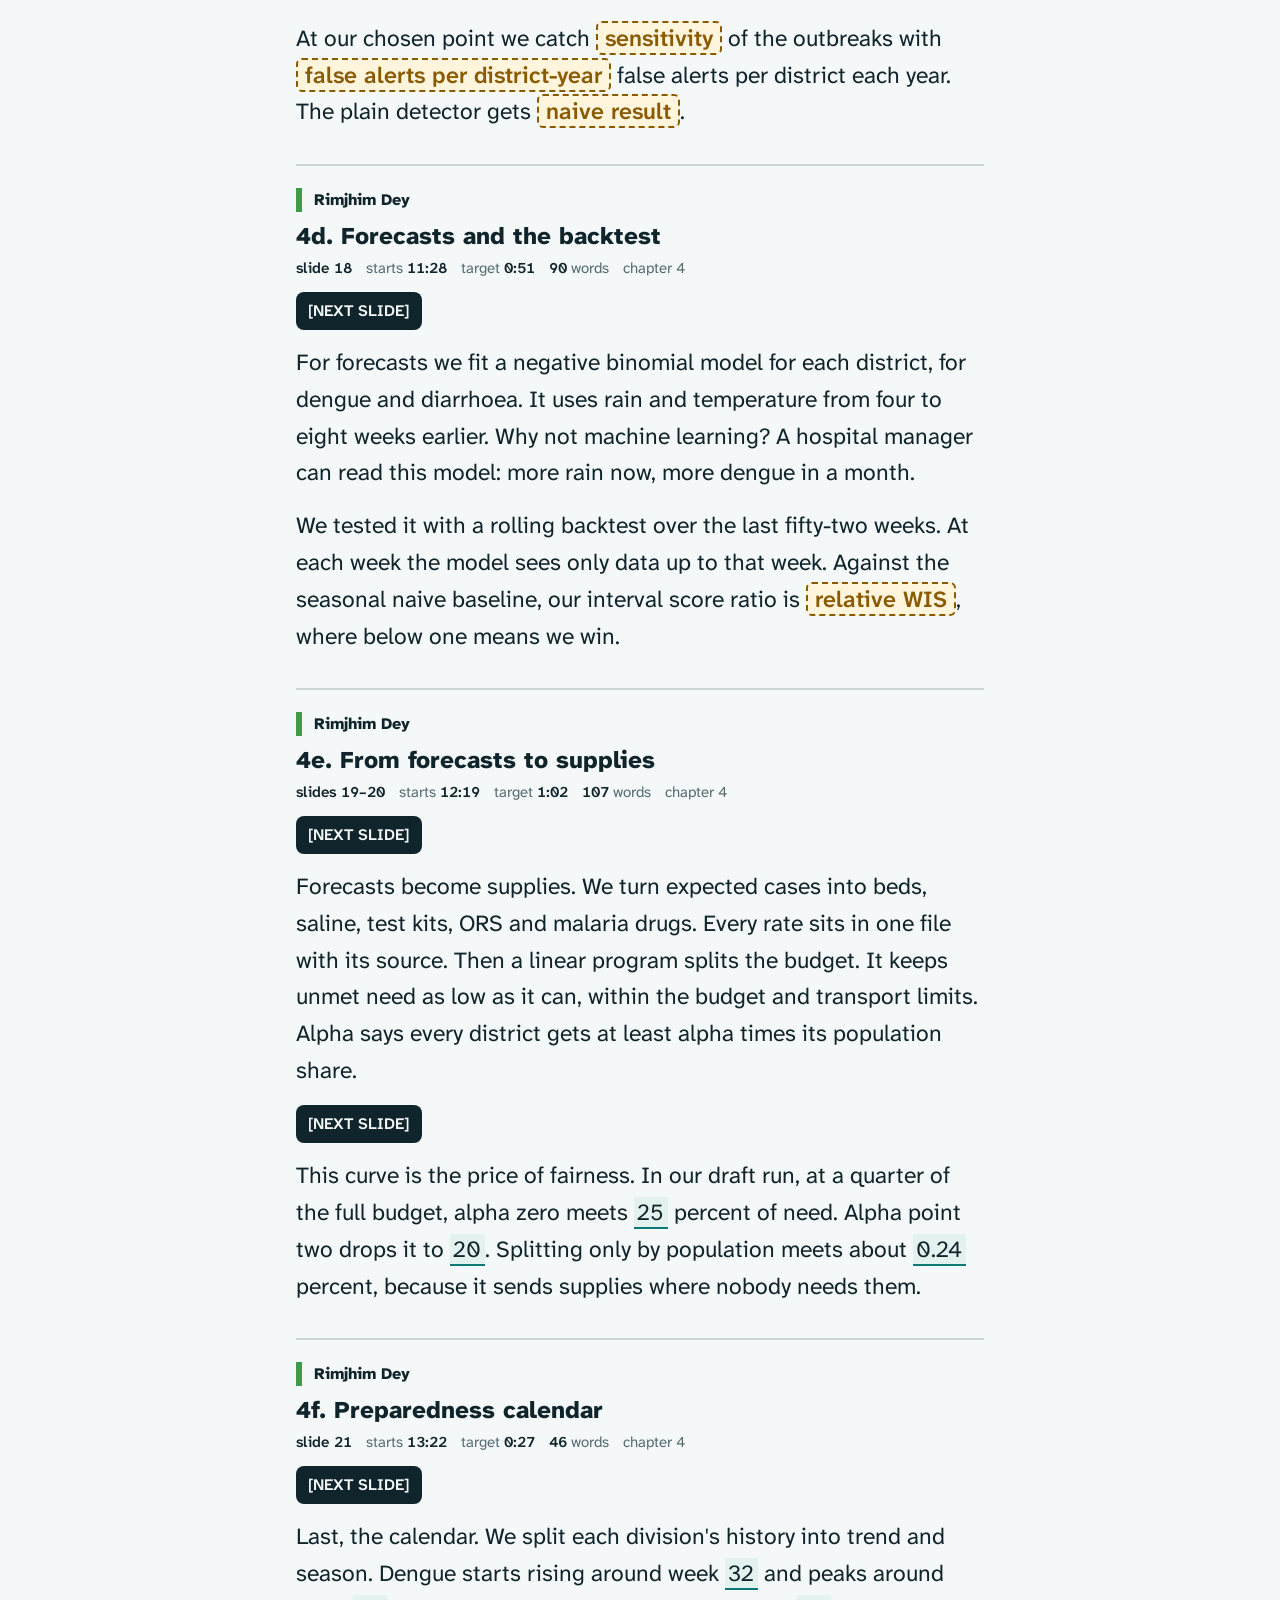
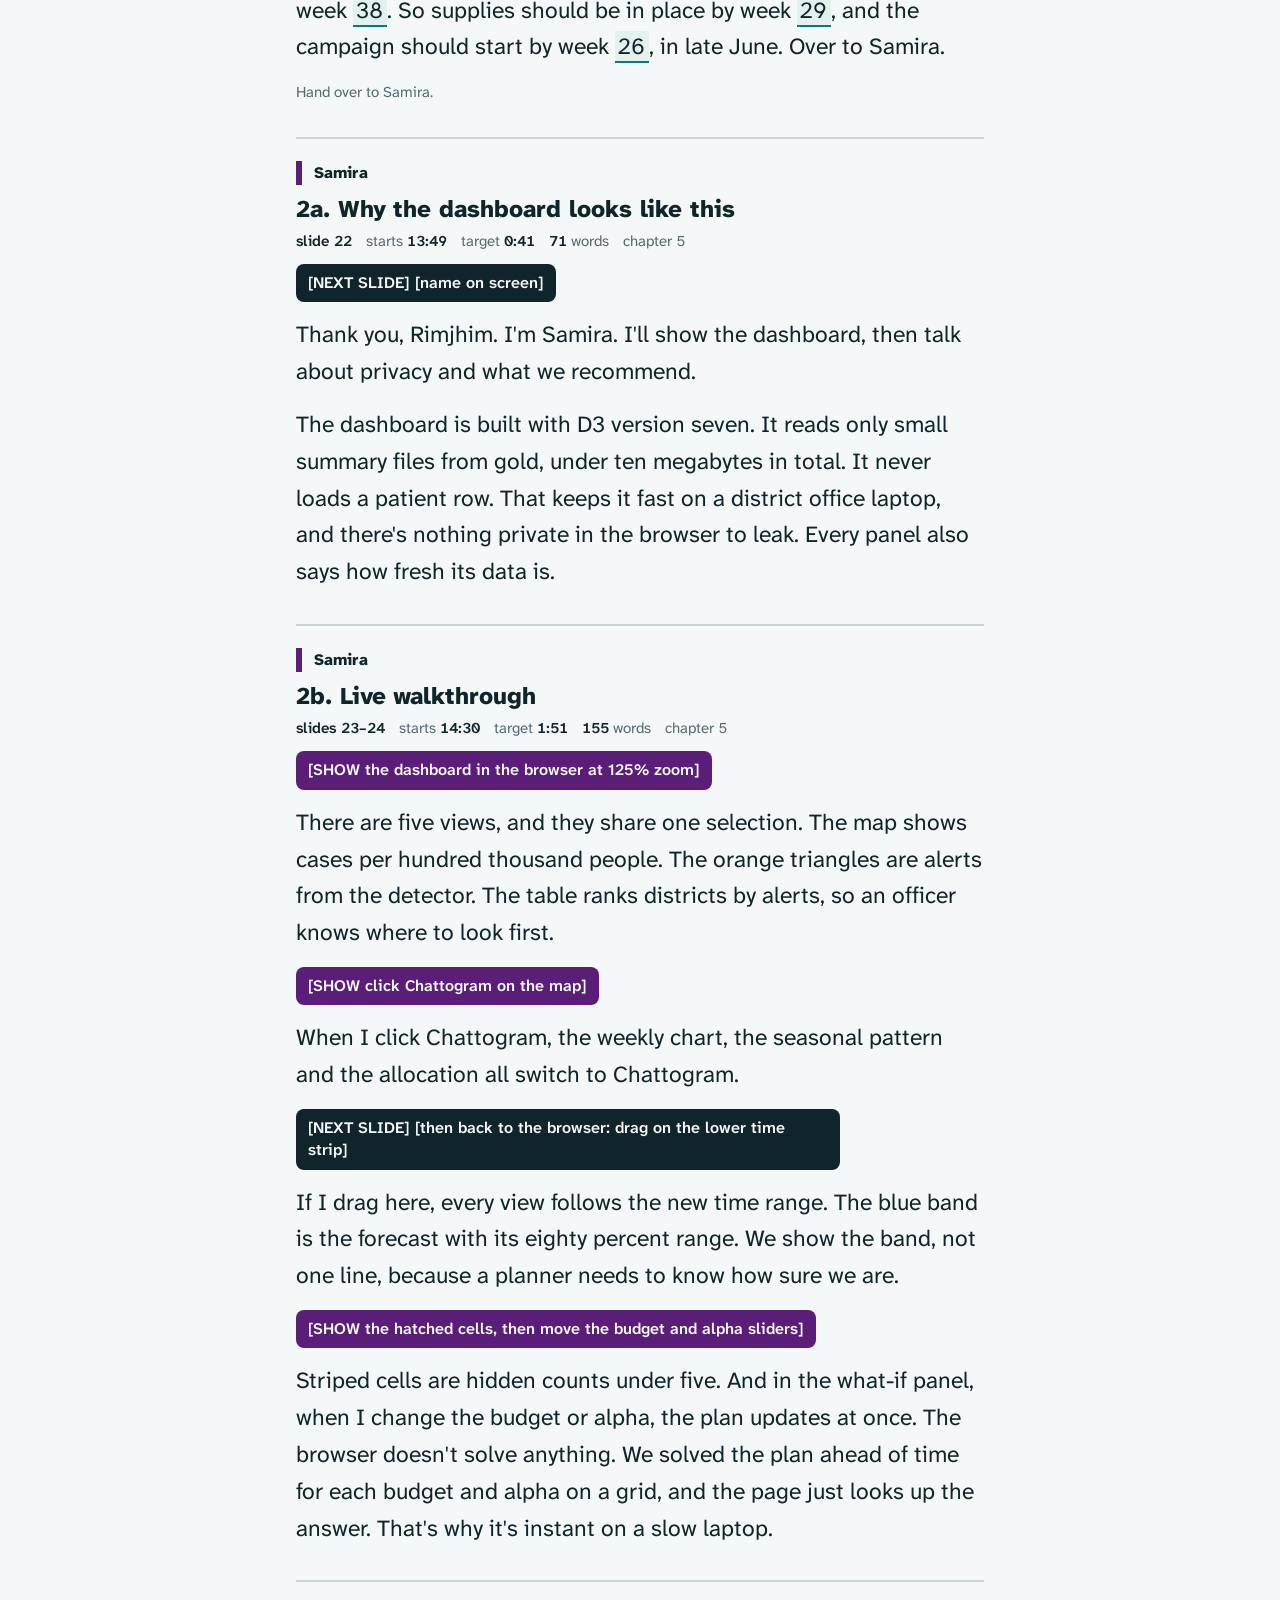
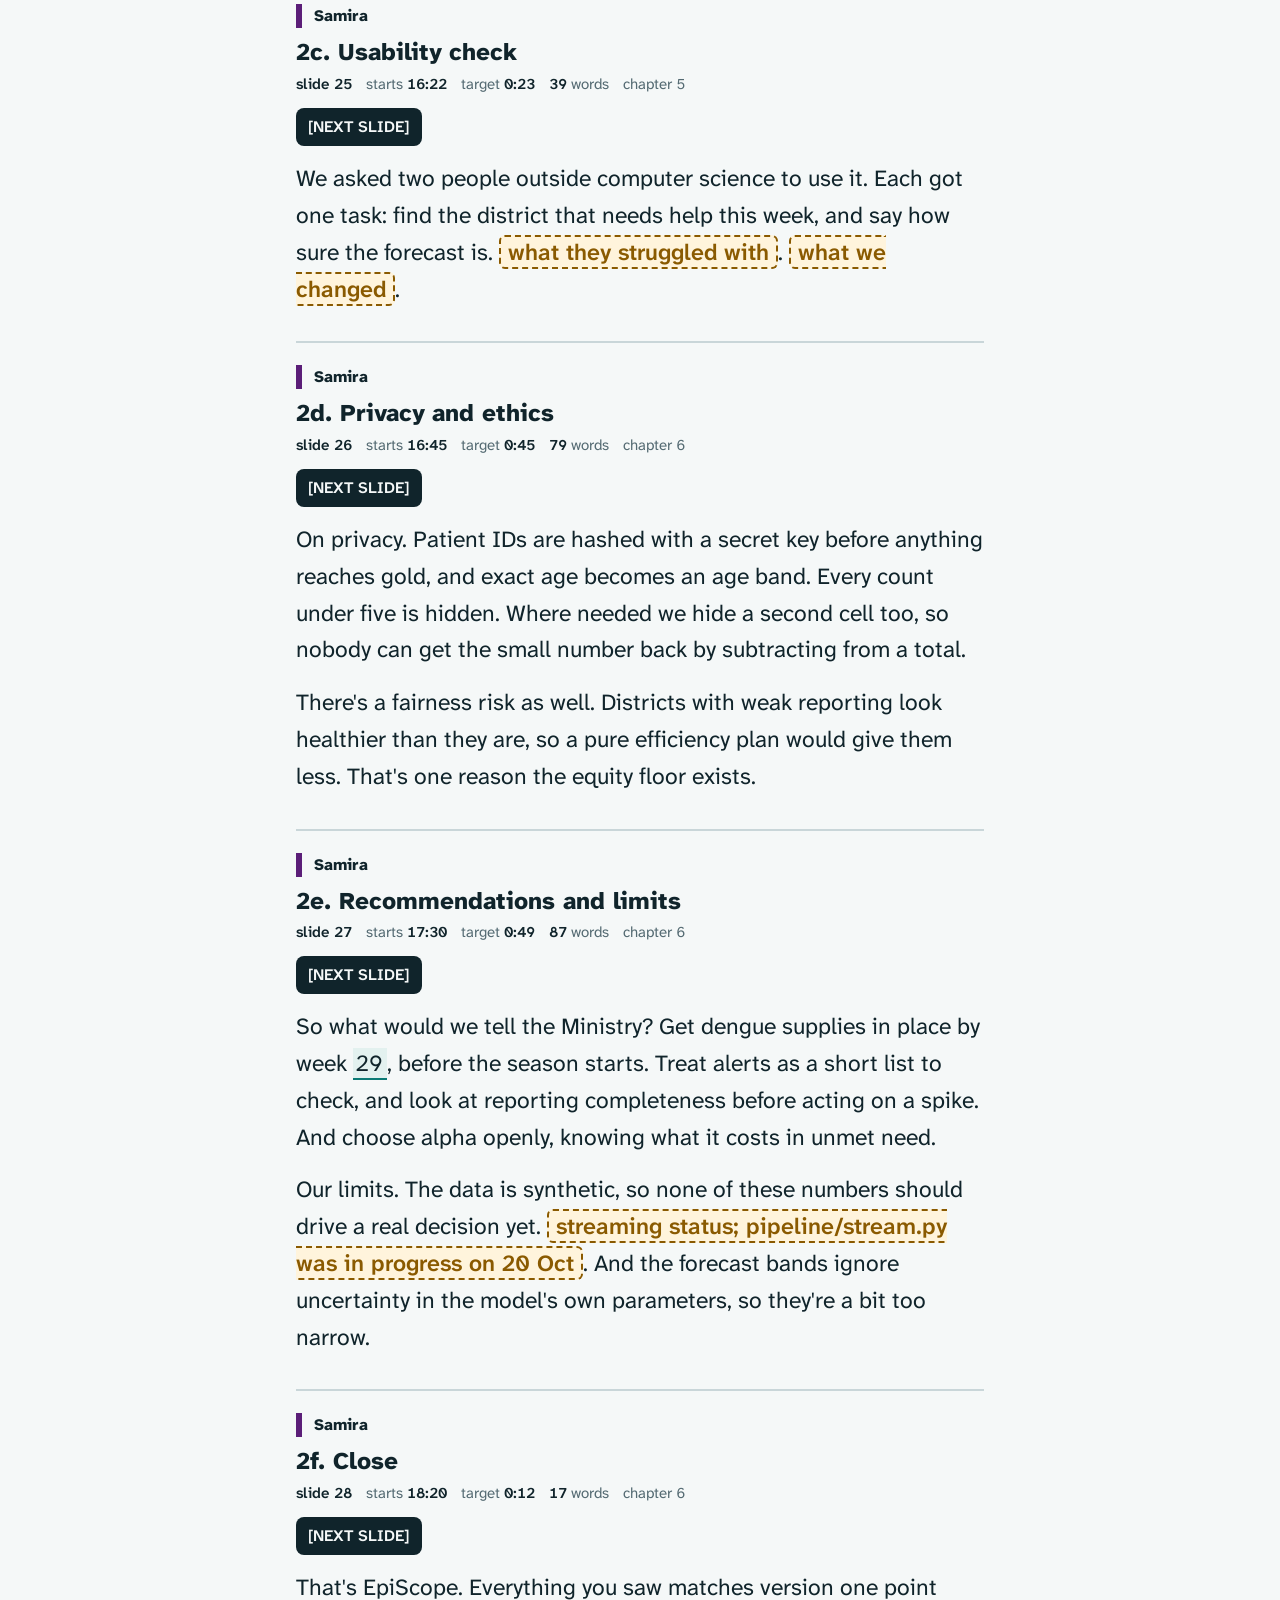
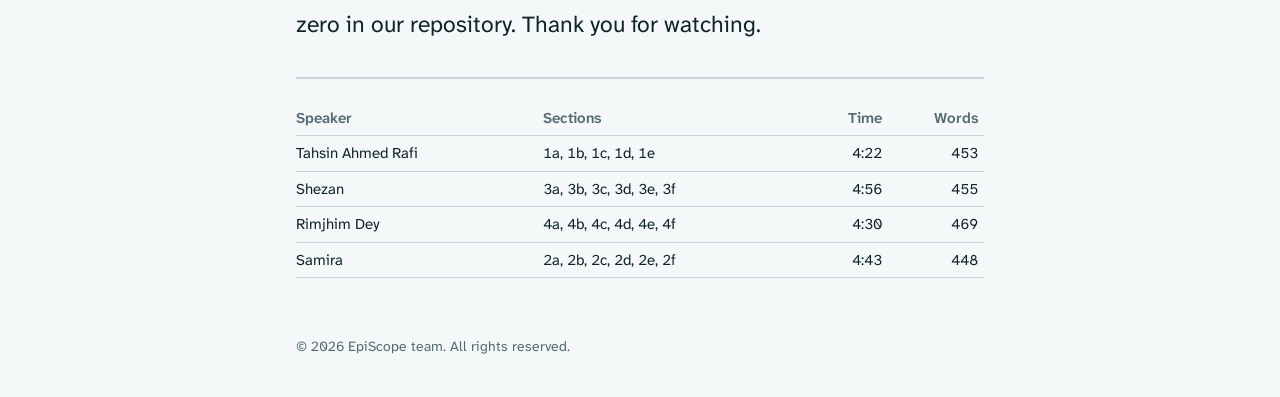
==== commit 958fc37c: "Rename speakers, give each presenter 6 to 7 slides, show the presenter on every slide Speaker 1 is T" ====
--- a/script.html
+++ b/script.html
@@ -94,7 +94,7 @@
   // text markup: names, draft numbers, pending results
   function render(p) {
     let h = esc(p);
-    h = h.replace(/\{(s[1-4])\}/g, (_, id) => esc(sp(id).short)).replace(/\{group\}/g, esc(cfg.group));
+    h = h.replace(/\{(s[1-4])\}/g, (_, id) => esc(sp(id).short));
     h = h.replace(/\{\{([^}]*)\}\}/g, '<span class="draft">$1</span>');
     h = h.replace(/\[\[pending:\s*([^\]]*)\]\]/g, '<span class="pending">$1</span>');
     return h;
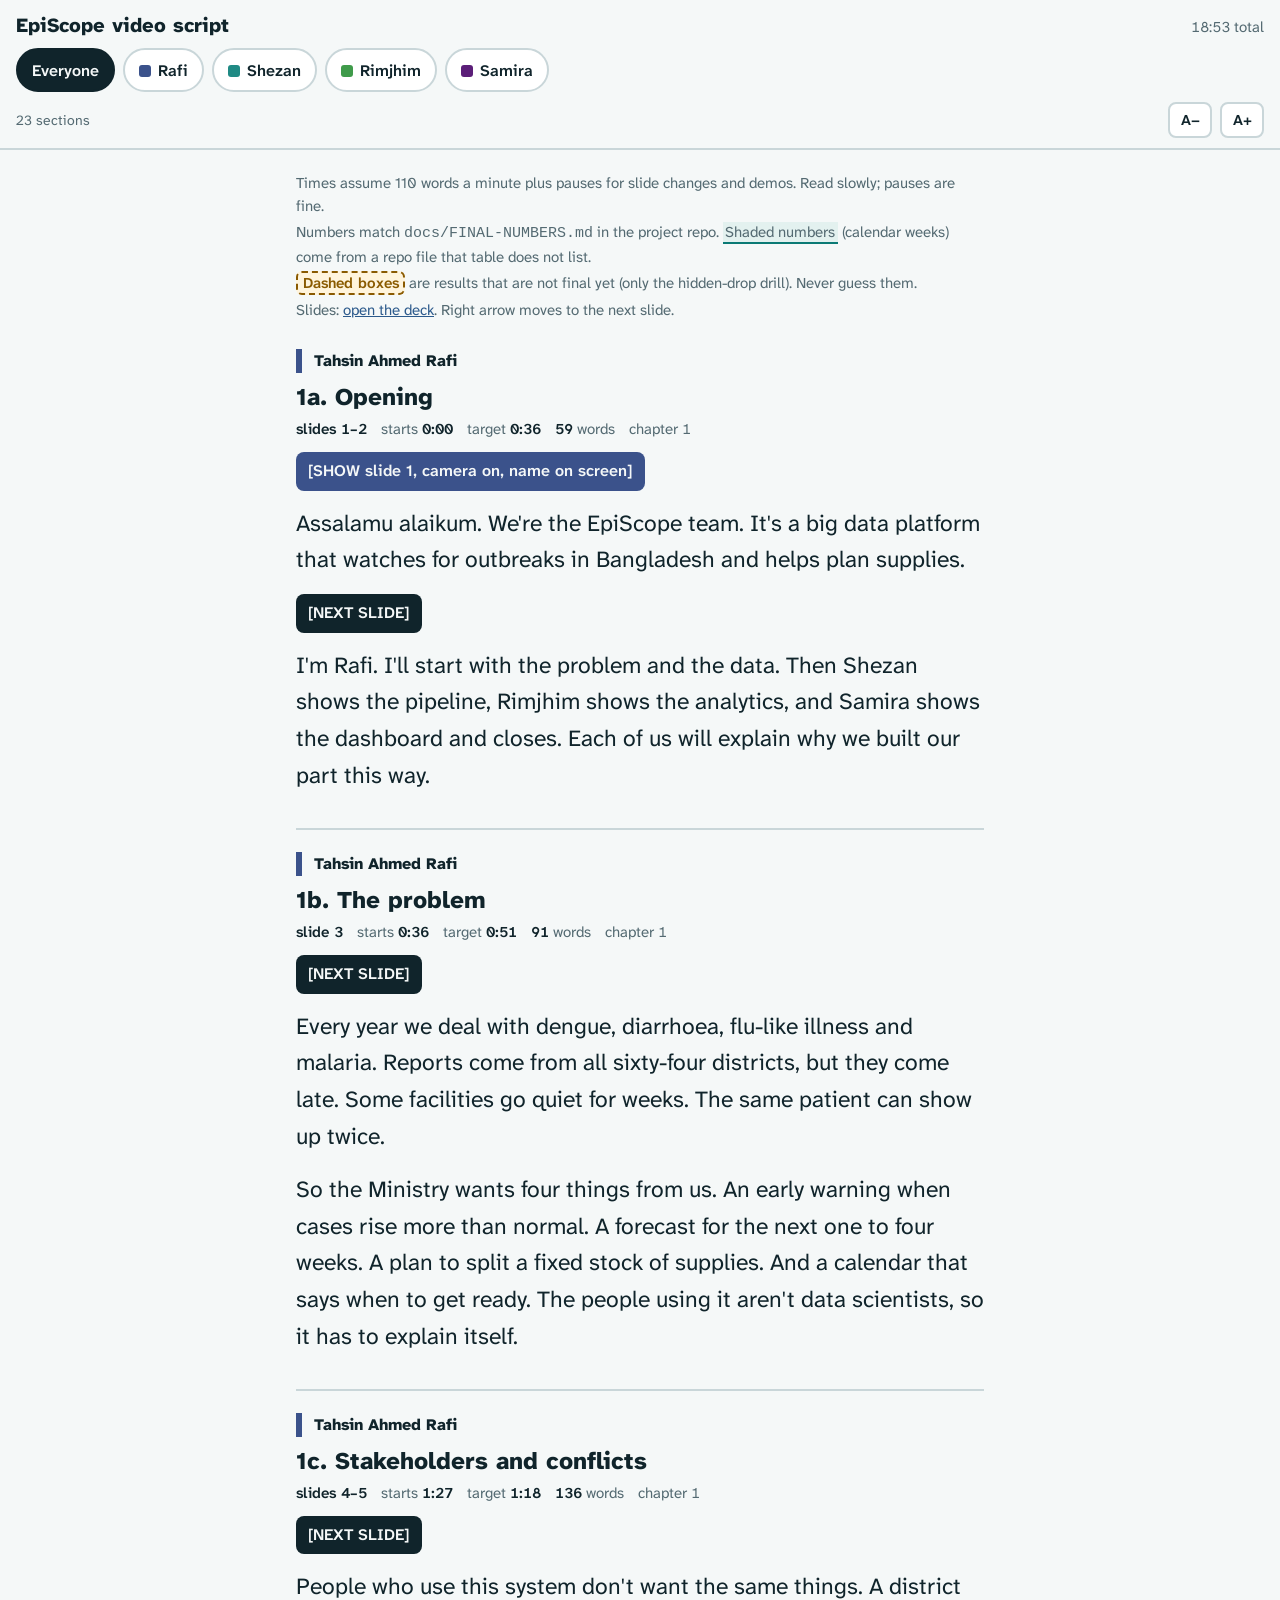
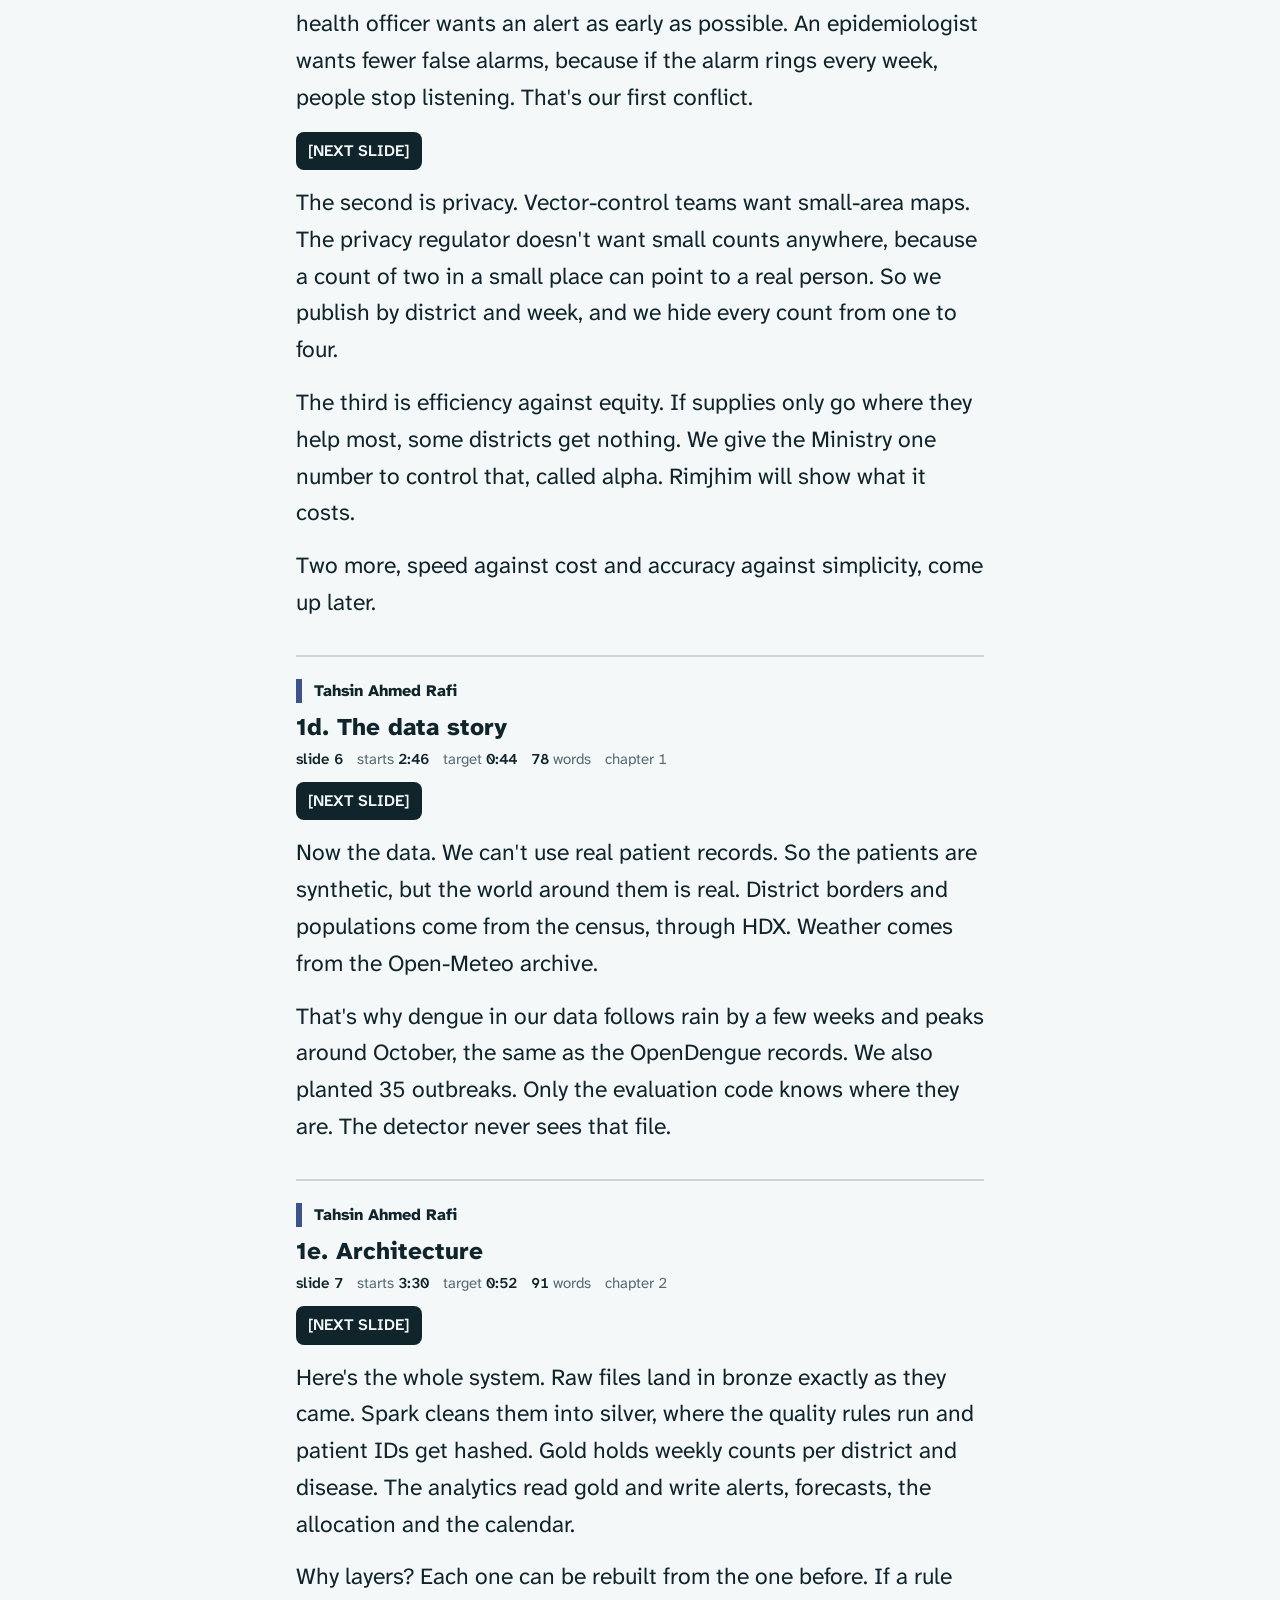
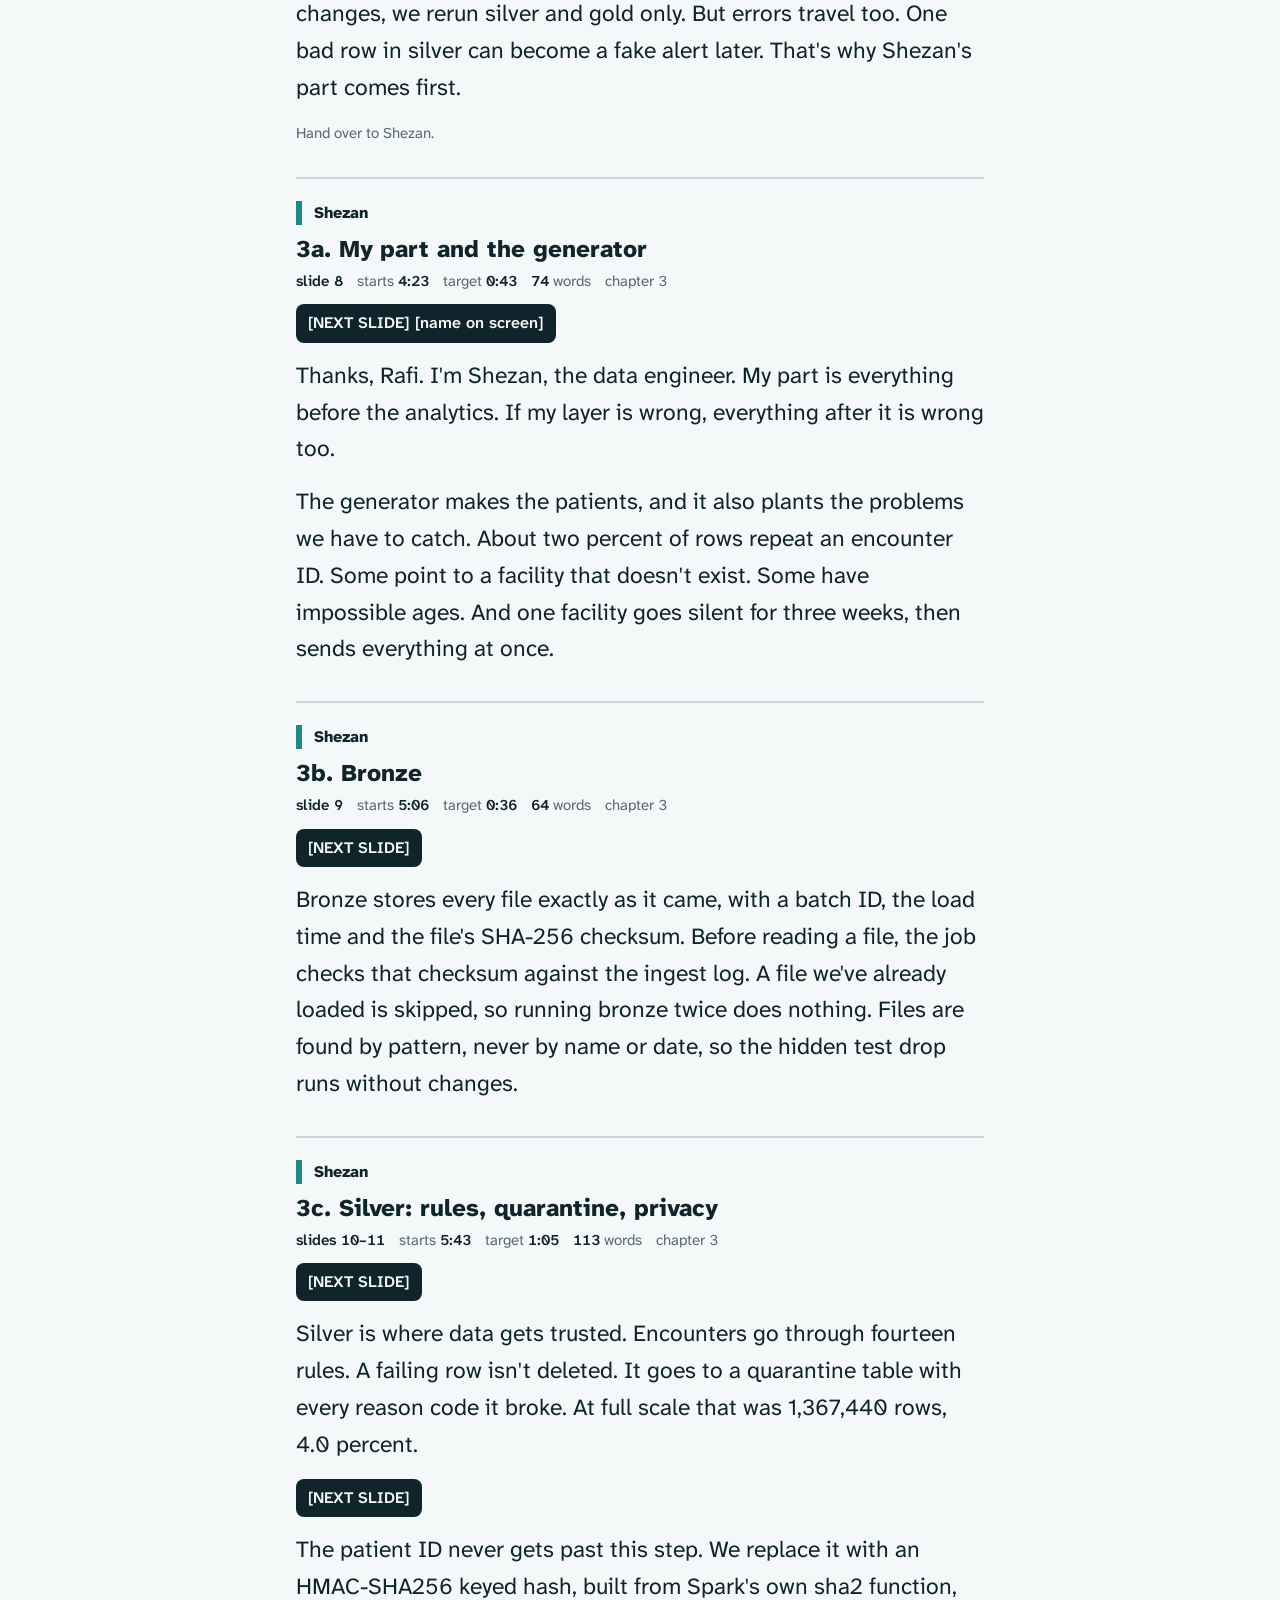
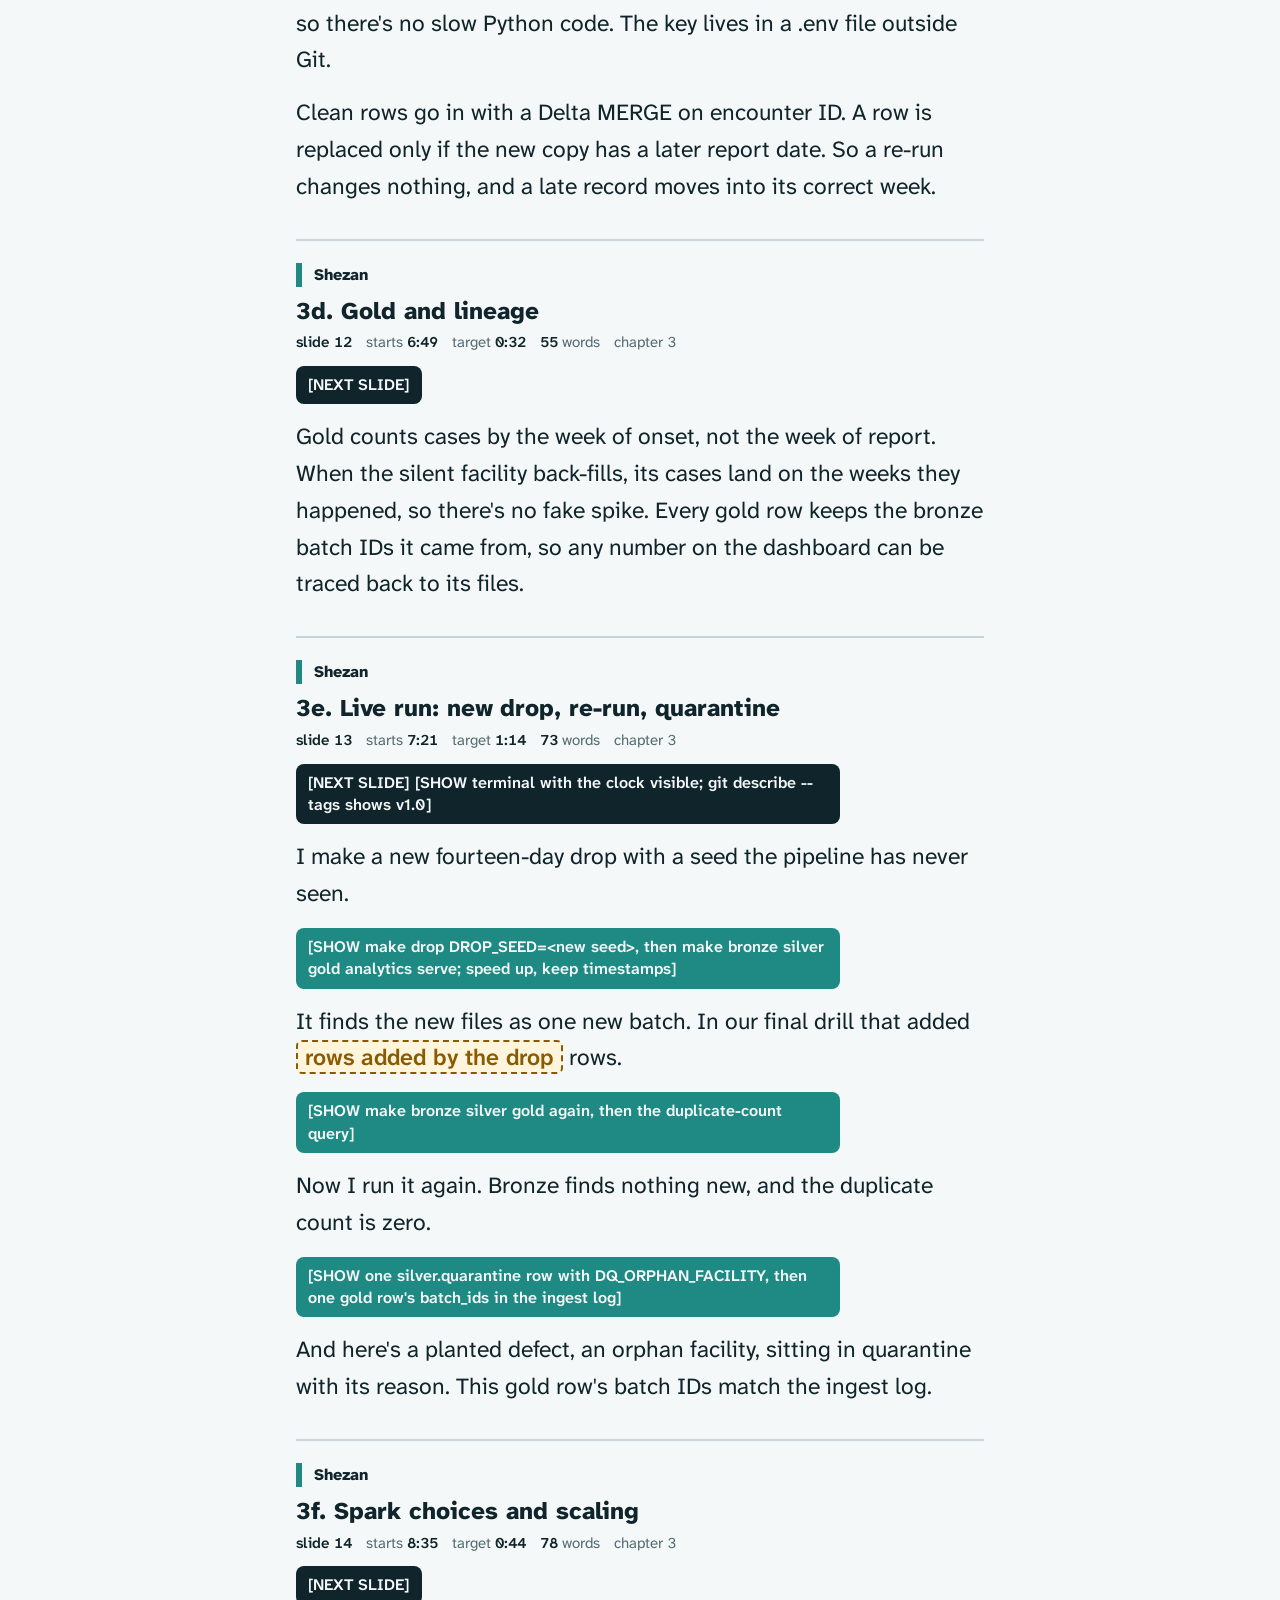
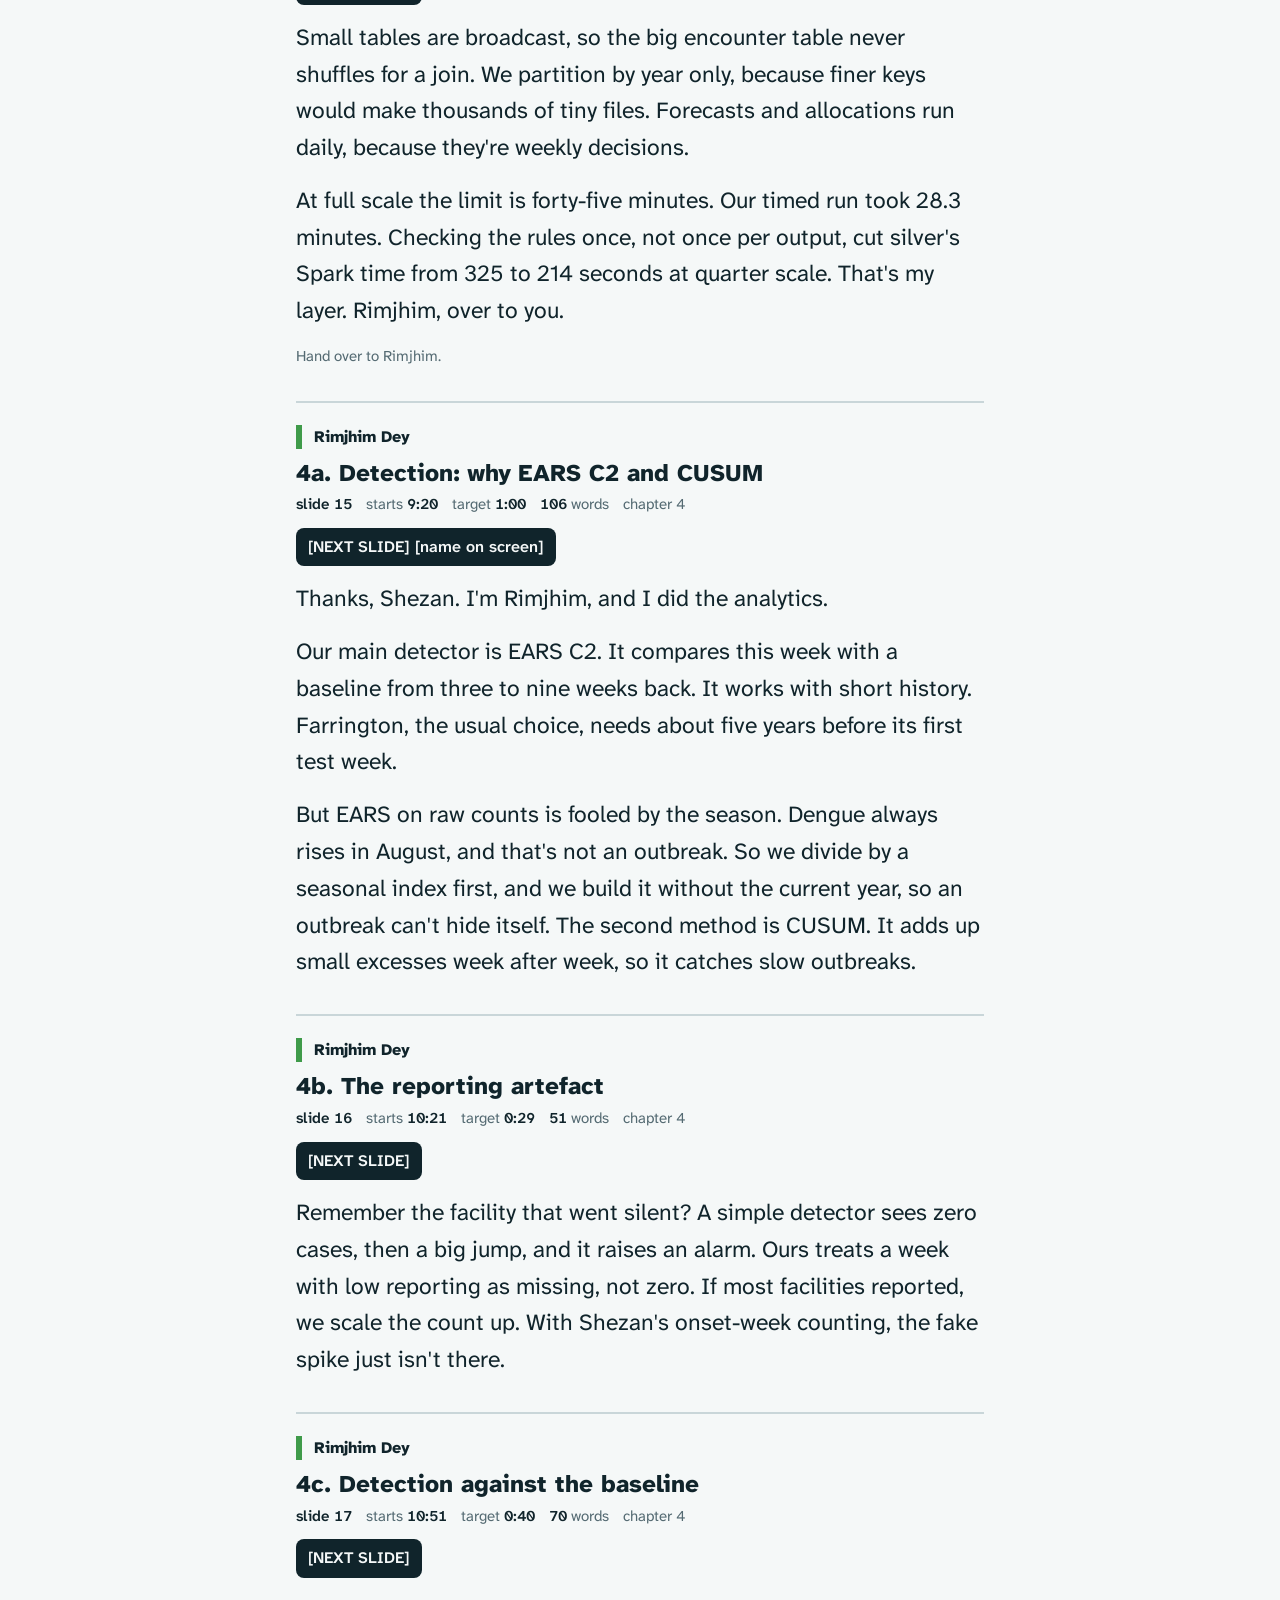
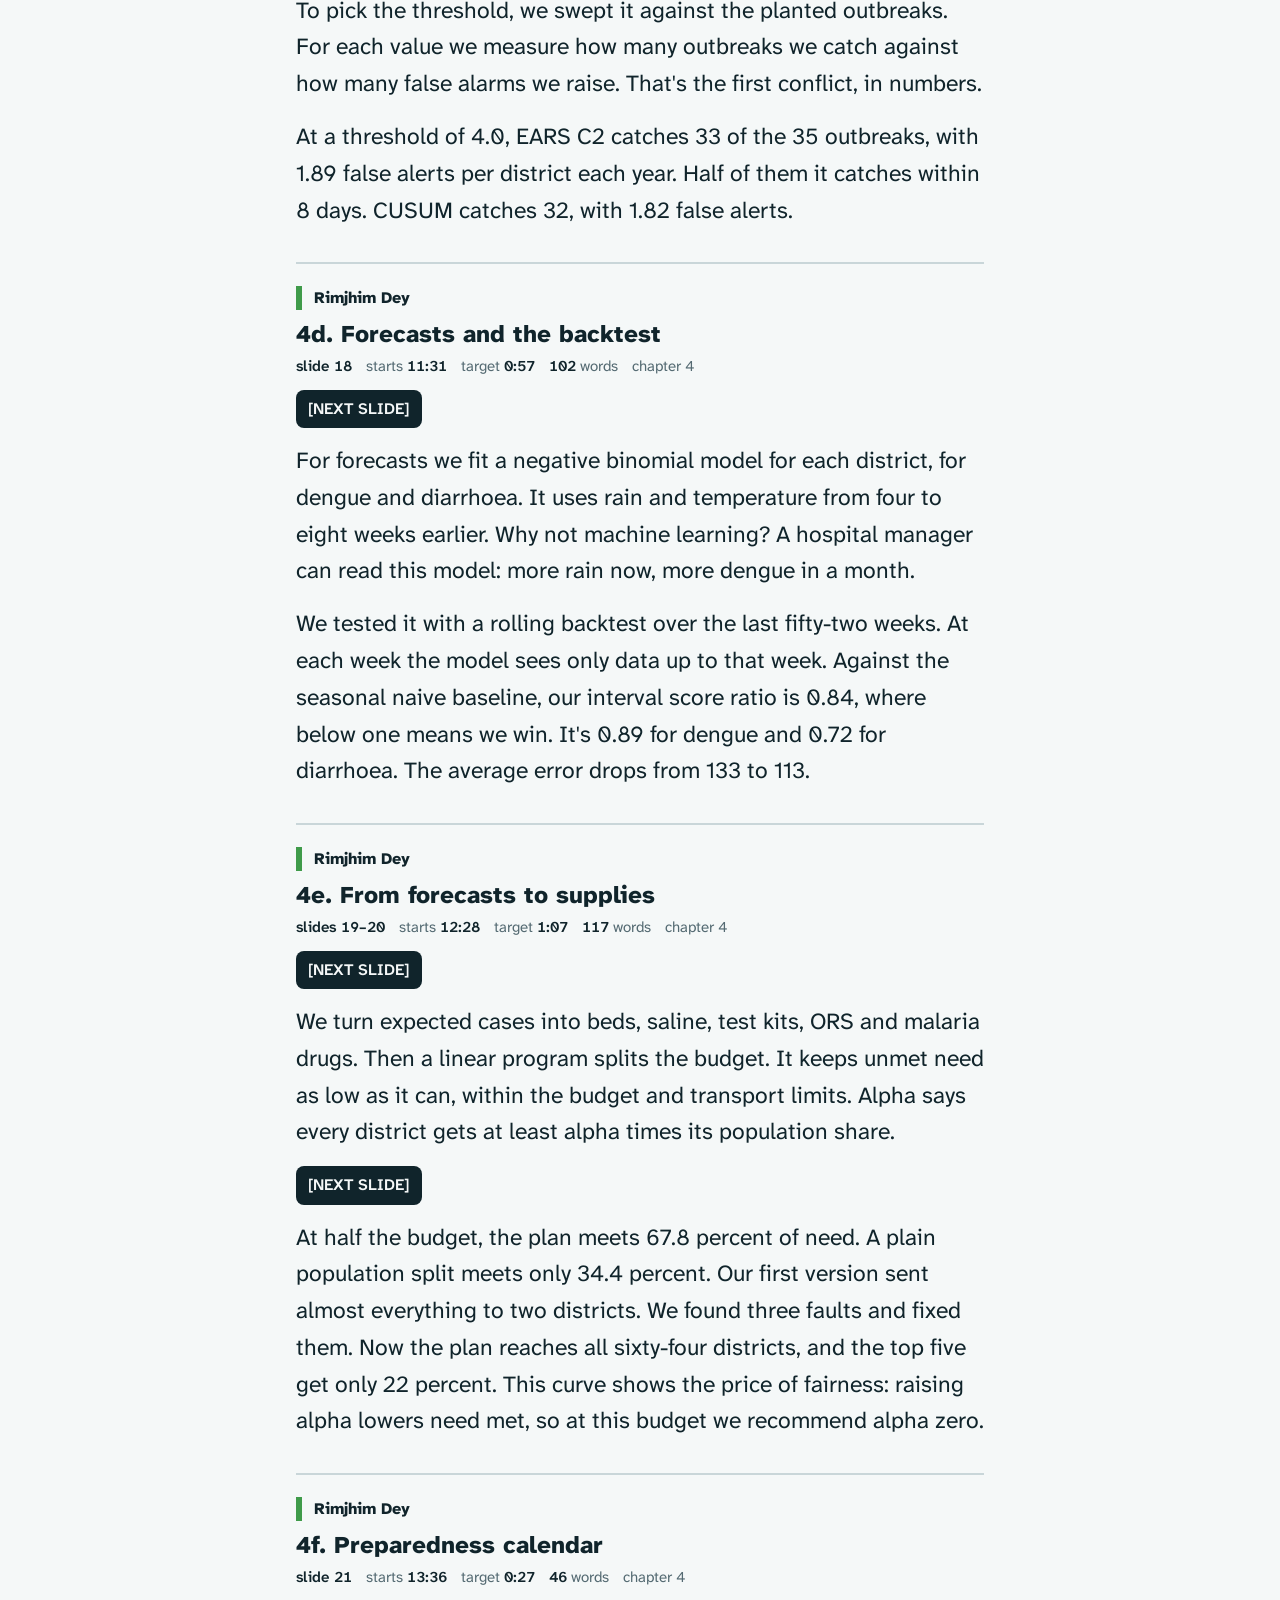
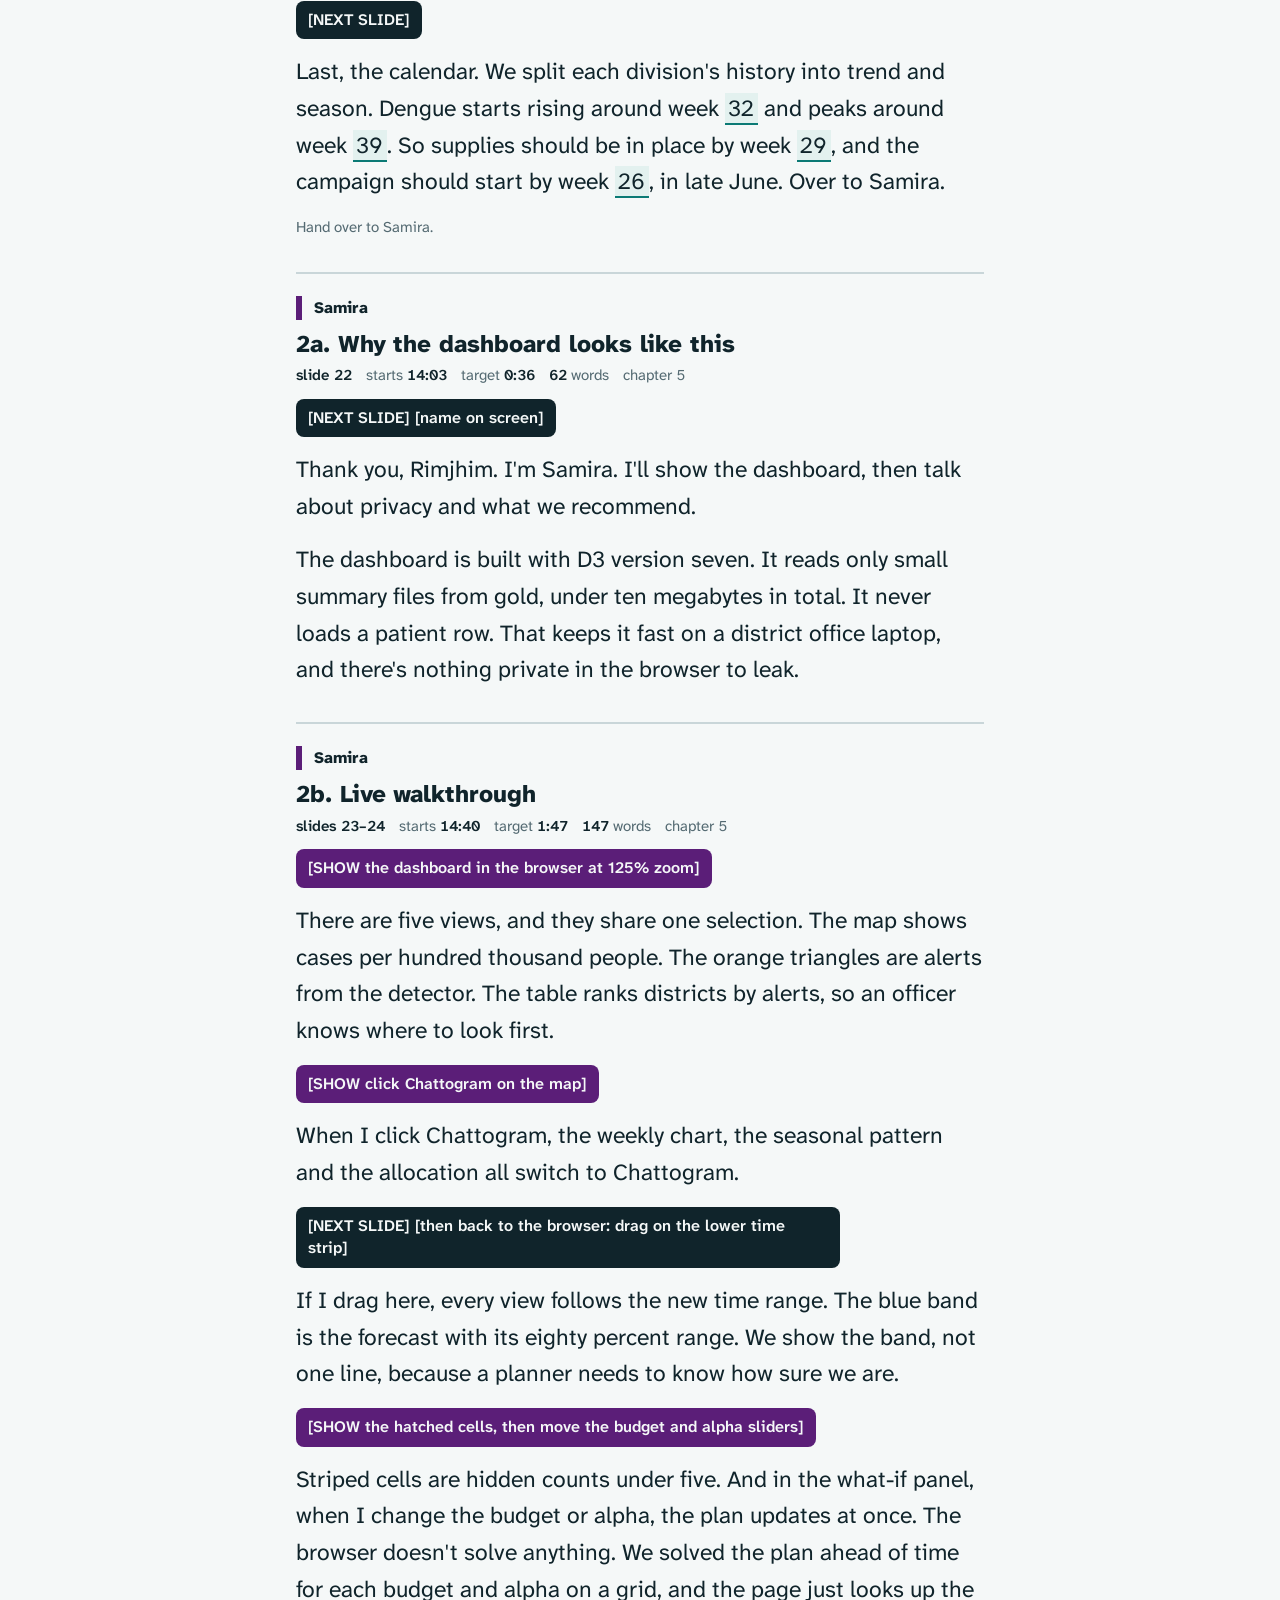
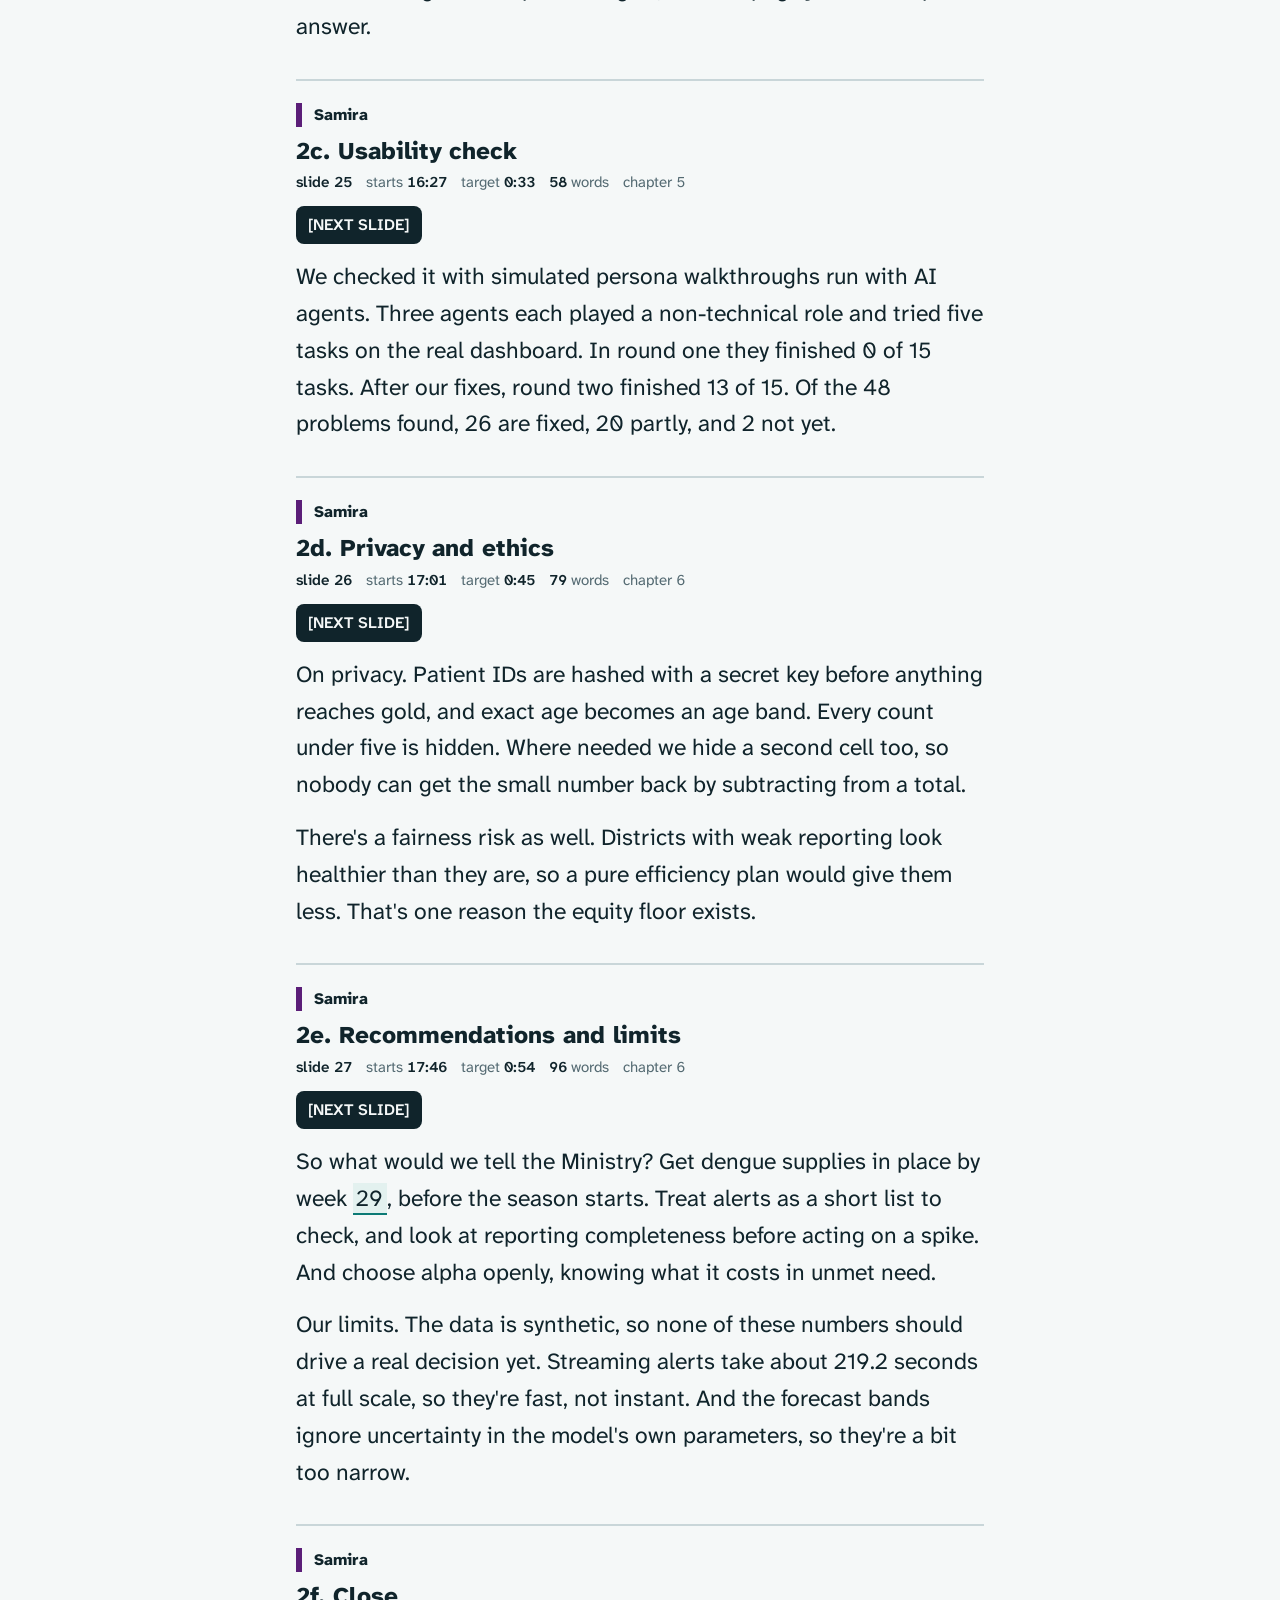
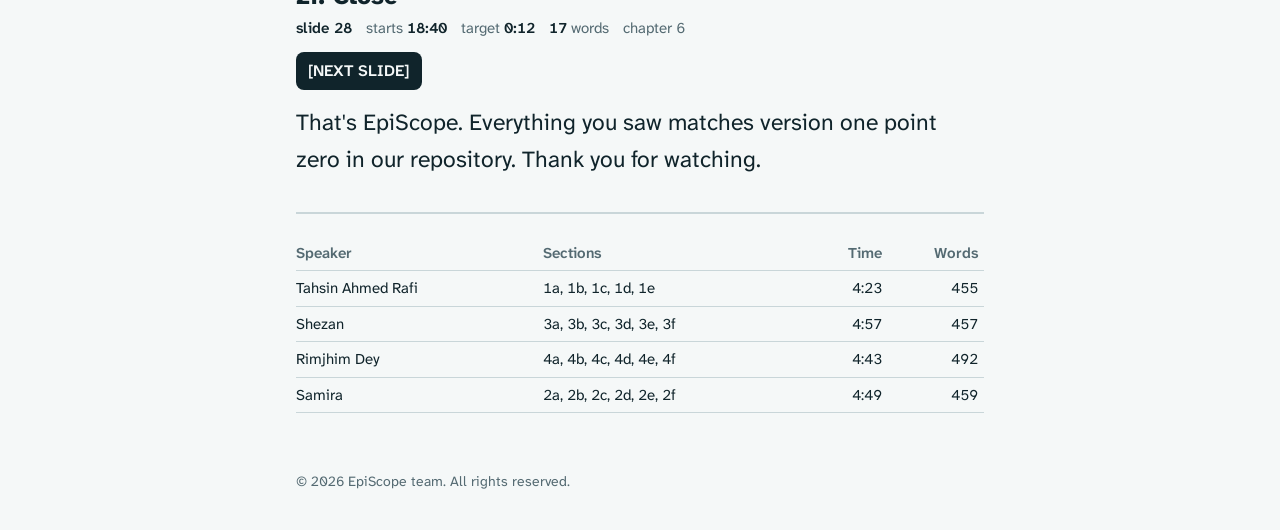
==== commit e8c2a4ea: "Sync slides and script with the final numbers Scaling, detection, backtest, allocation and persona-w" ====
--- a/script.html
+++ b/script.html
@@ -71,8 +71,8 @@
 <main>
   <div class="key">
     <p>Times assume 110 words a minute plus pauses for slide changes and demos. Read slowly; pauses are fine.</p>
-    <p><span class="draft">Shaded numbers</span> come from the 11 Oct draft run. Check them against the v1.0 run before recording.</p>
-    <p><span class="pending">Dashed boxes</span> are results that don't exist yet. Fill them in after the run; never guess.</p>
+    <p>Numbers match <code>docs/FINAL-NUMBERS.md</code> in the project repo. <span class="draft">Shaded numbers</span> (calendar weeks) come from a repo file that table does not list.</p>
+    <p><span class="pending">Dashed boxes</span> are results that are not final yet (only the hidden-drop drill). Never guess them.</p>
     <p>Slides: <a href="index.html">open the deck</a>. Right arrow moves to the next slide.</p>
   </div>
   <div id="sections"></div>
@@ -91,7 +91,7 @@
   const esc = (t) => String(t).replace(/[&<>"]/g, (c) => ({ "&": "&amp;", "<": "&lt;", ">": "&gt;", '"': "&quot;" })[c]);
   document.getElementById("total").textContent = `${EPI.fmt(total)} total`;
 
-  // text markup: names, draft numbers, pending results
+  // text markup: names, unlisted numbers, pending results
   function render(p) {
     let h = esc(p);
     h = h.replace(/\{(s[1-4])\}/g, (_, id) => esc(sp(id).short));
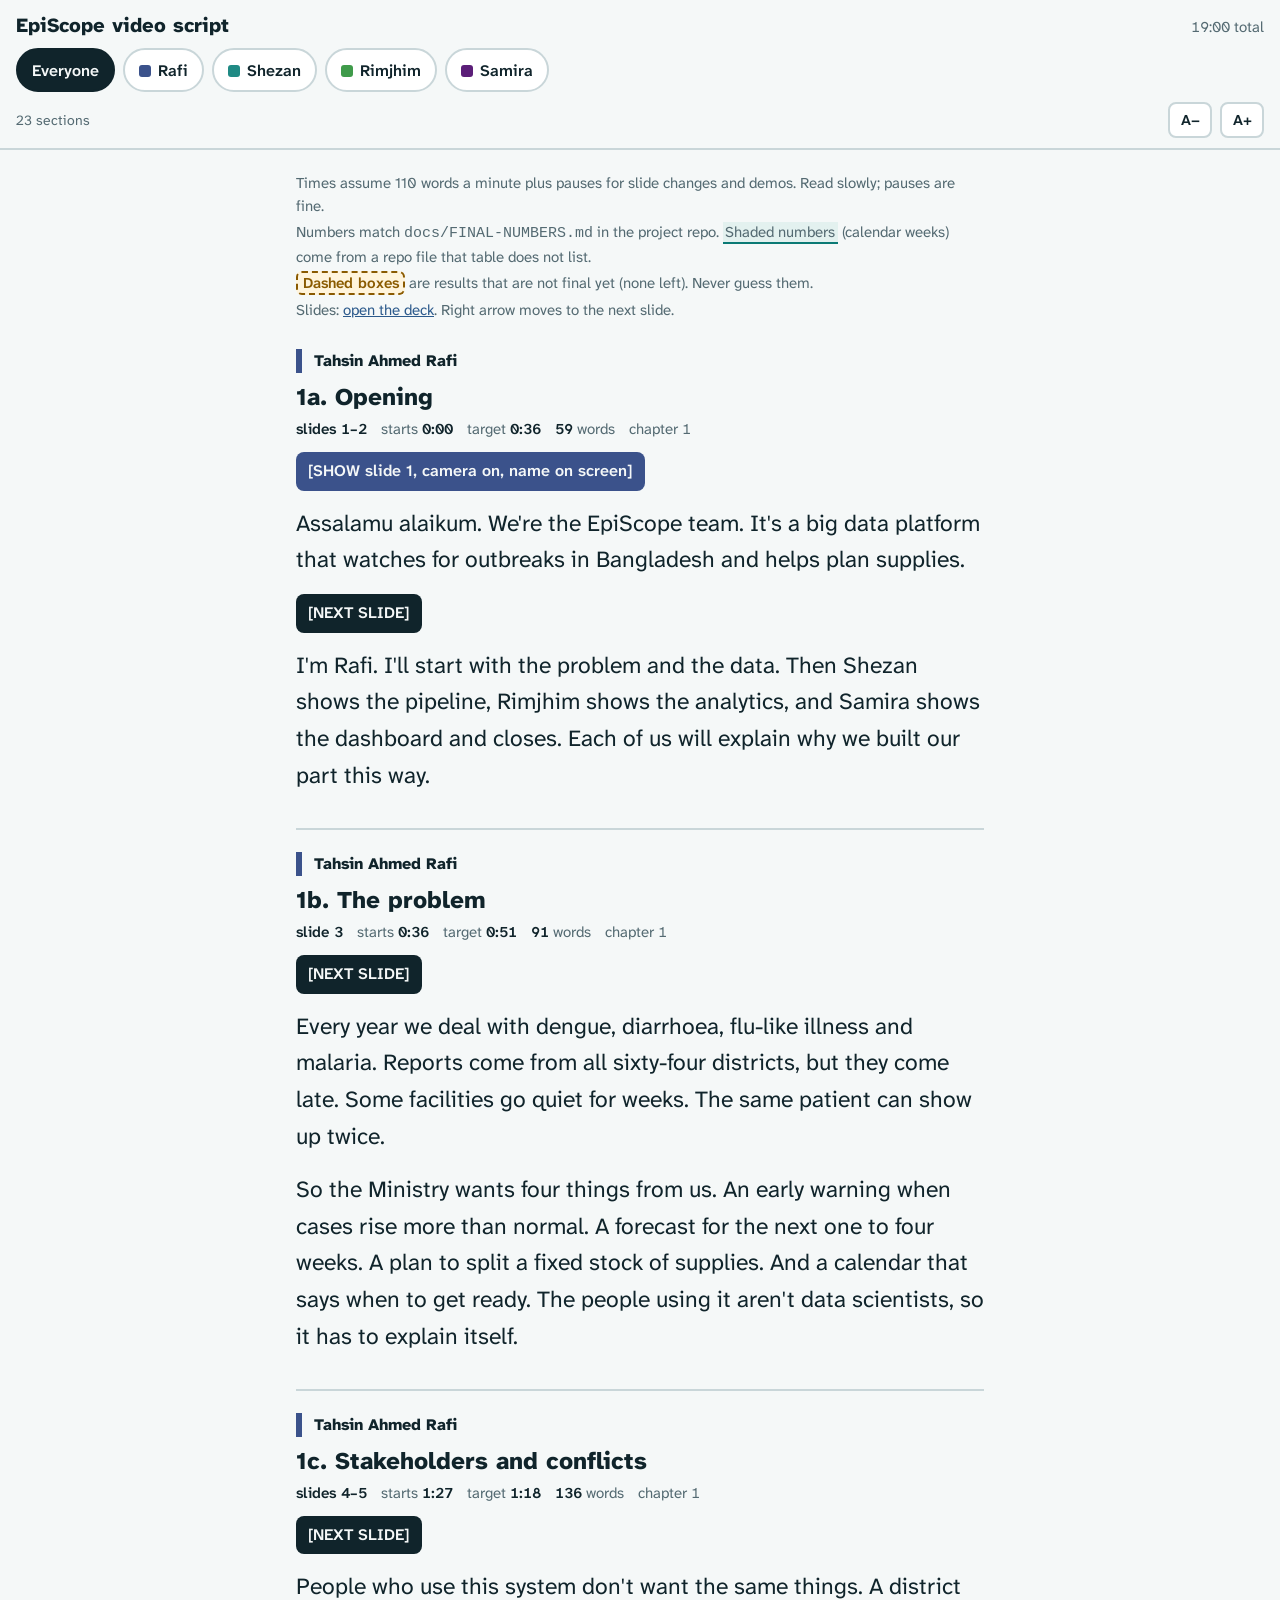
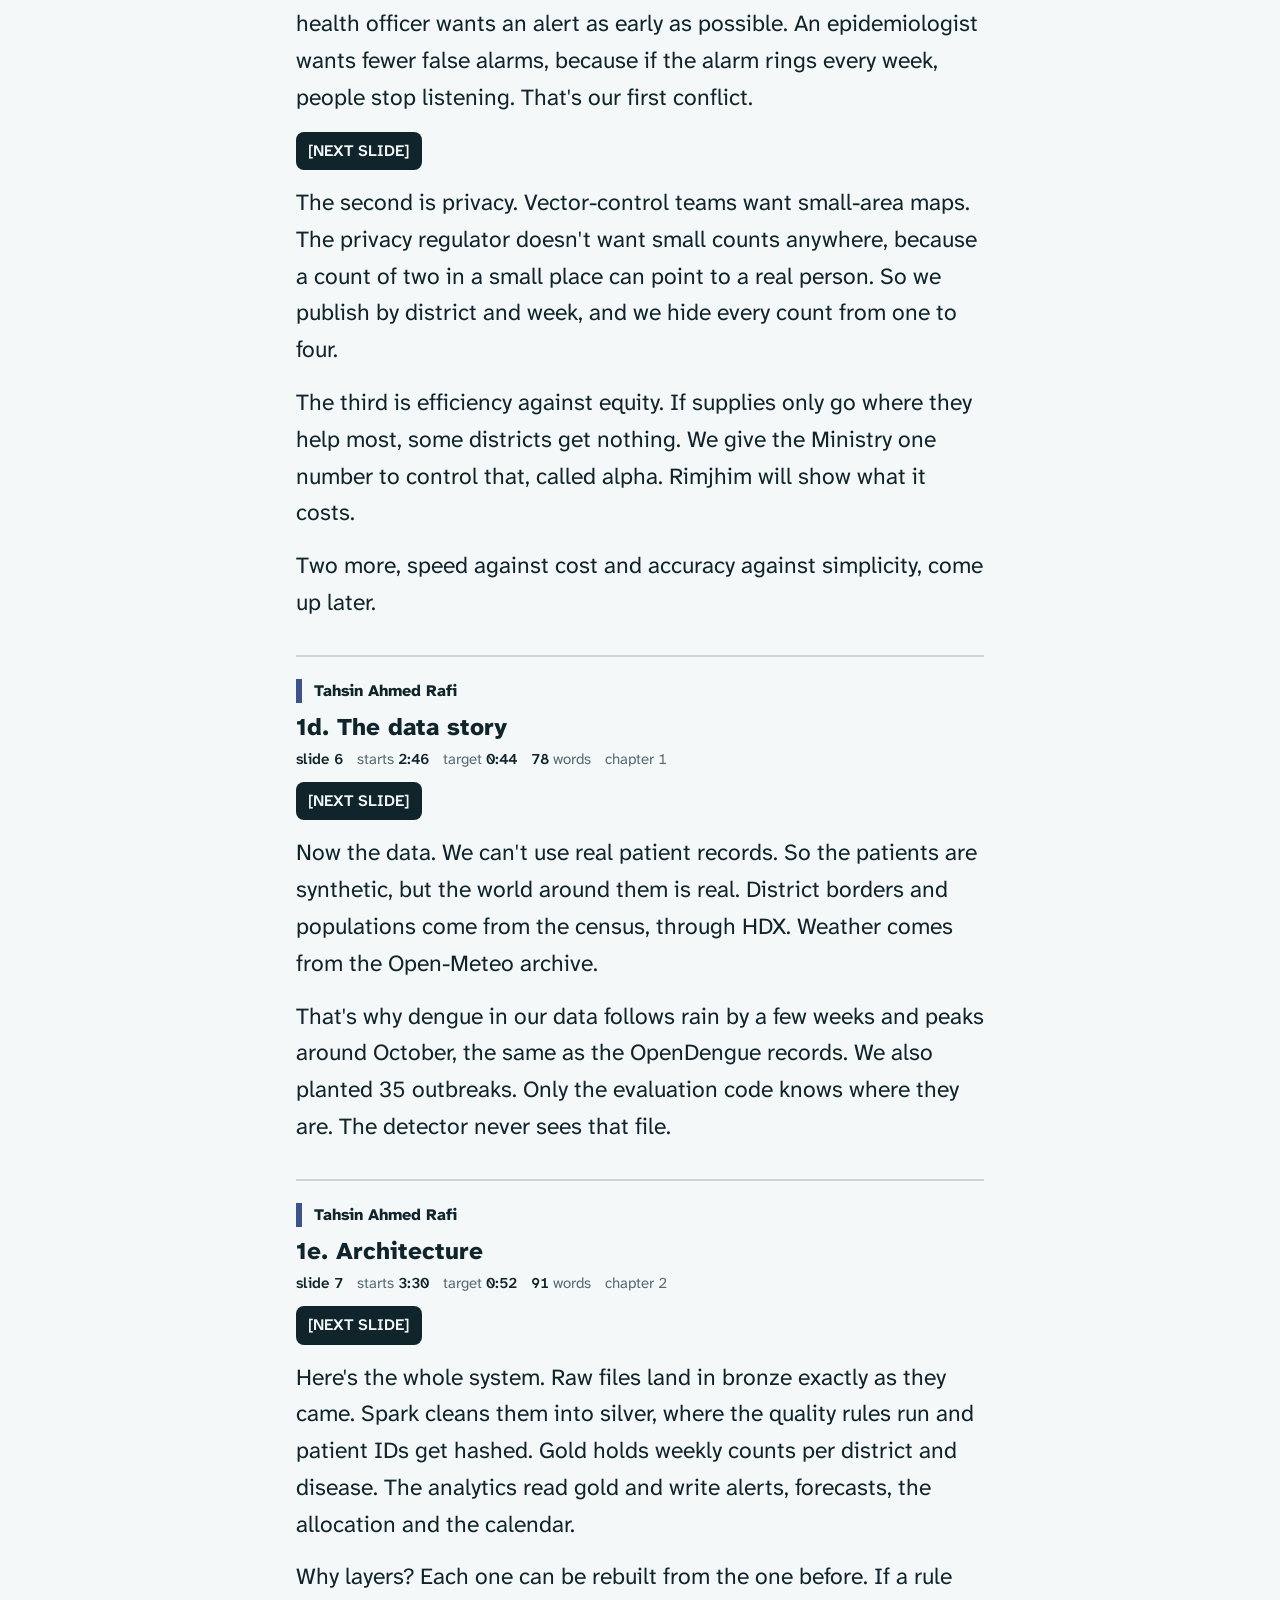
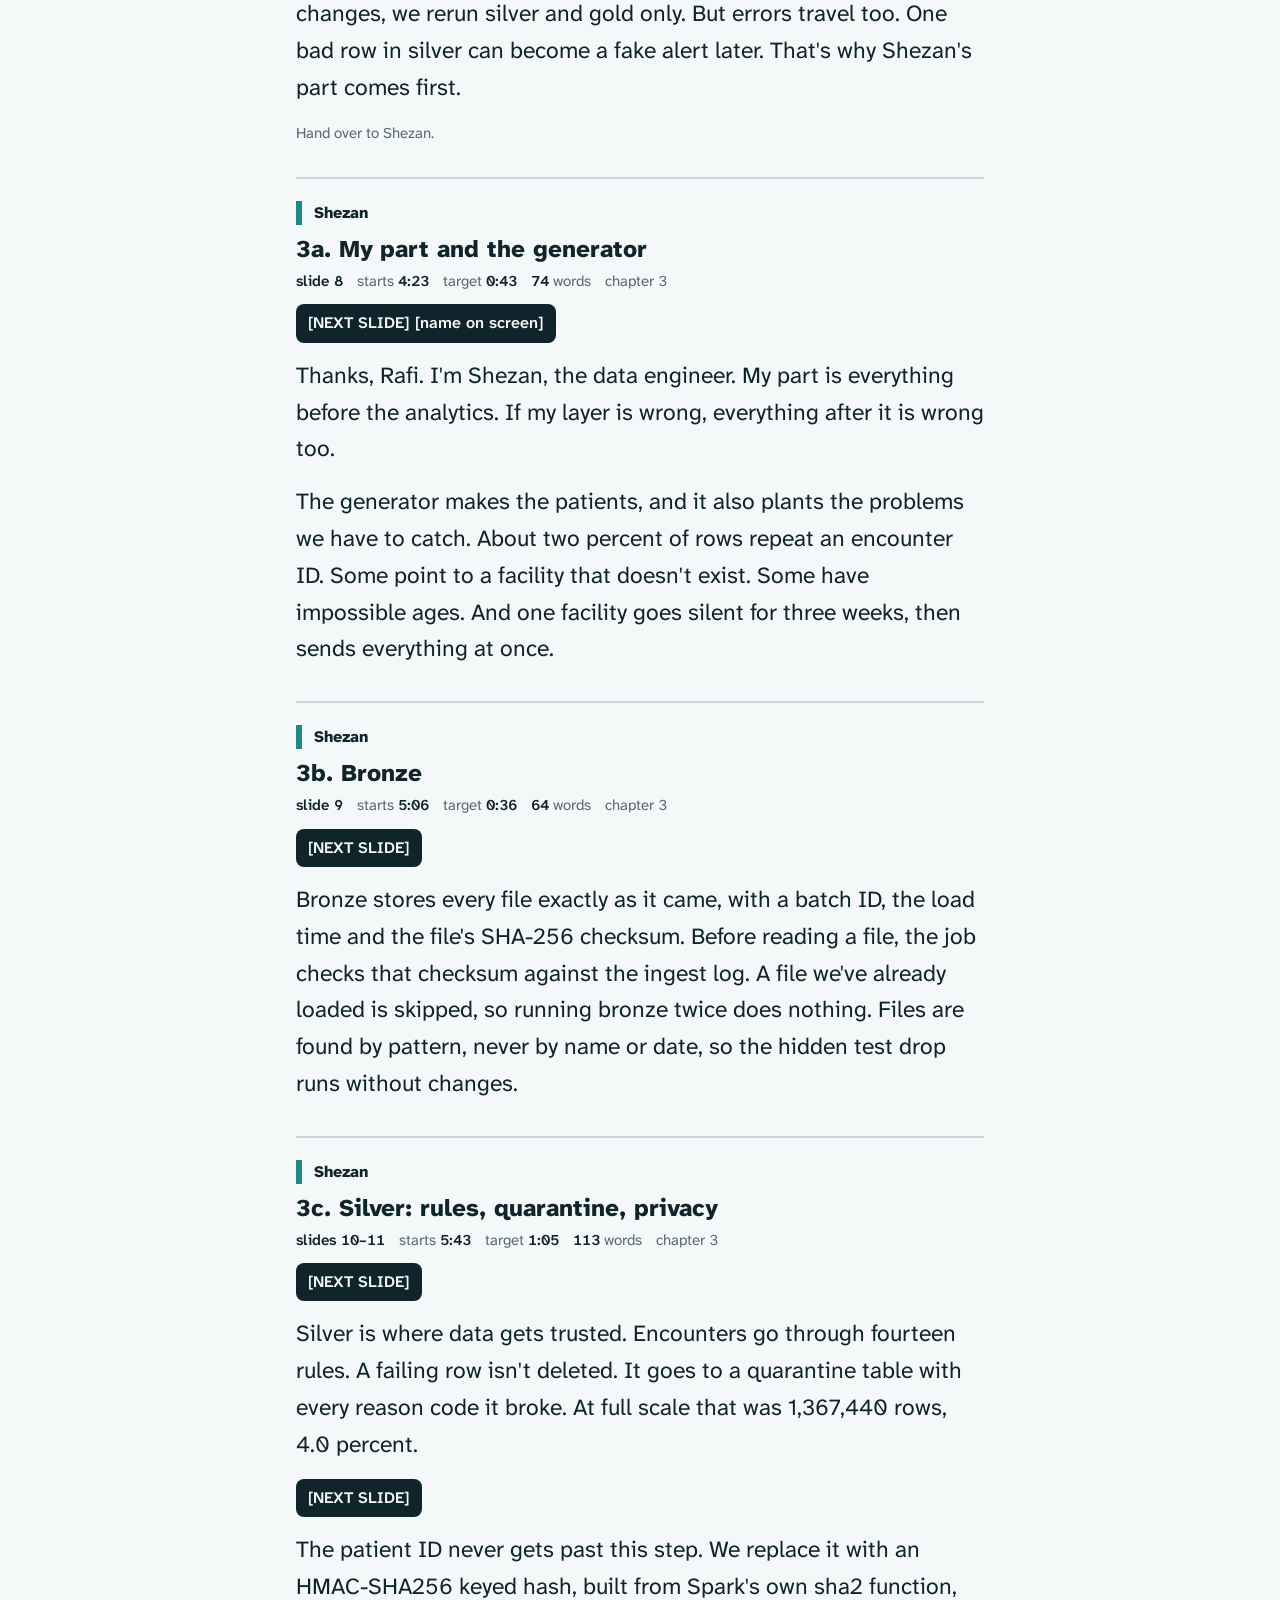
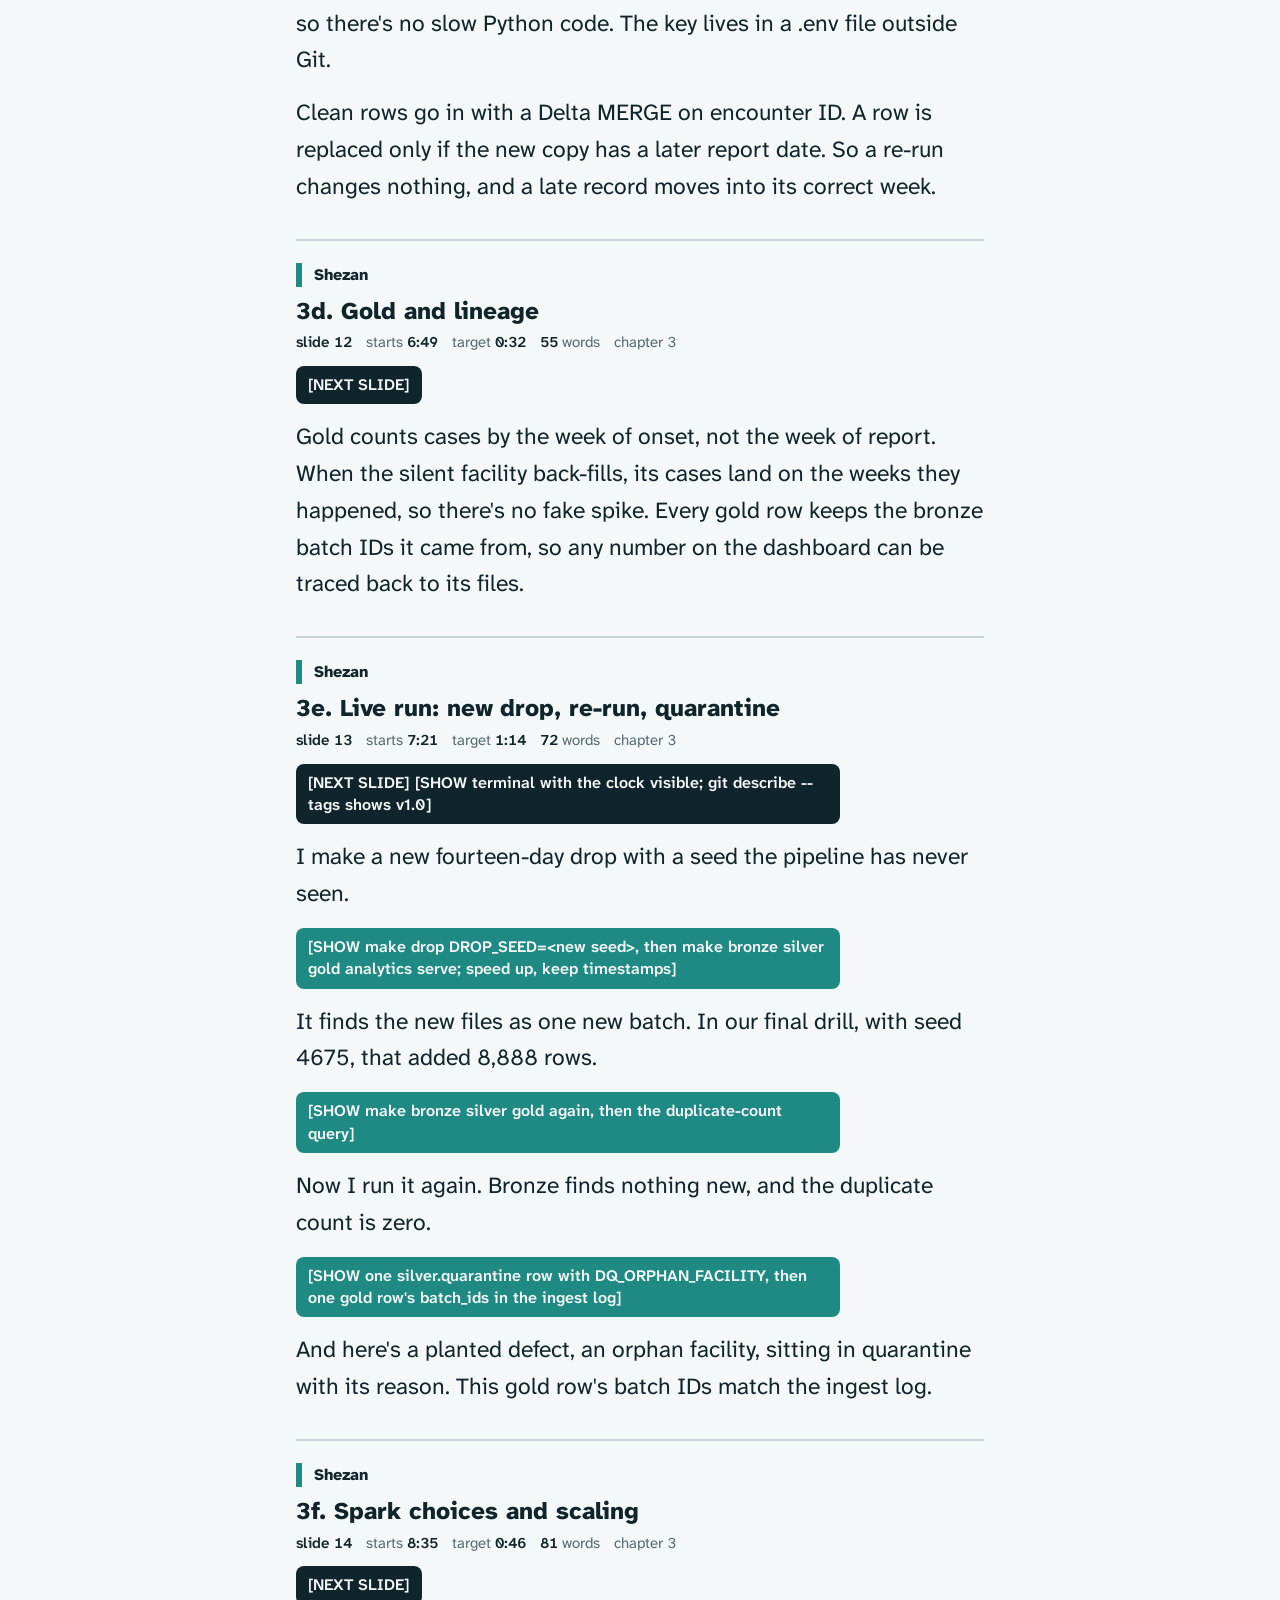
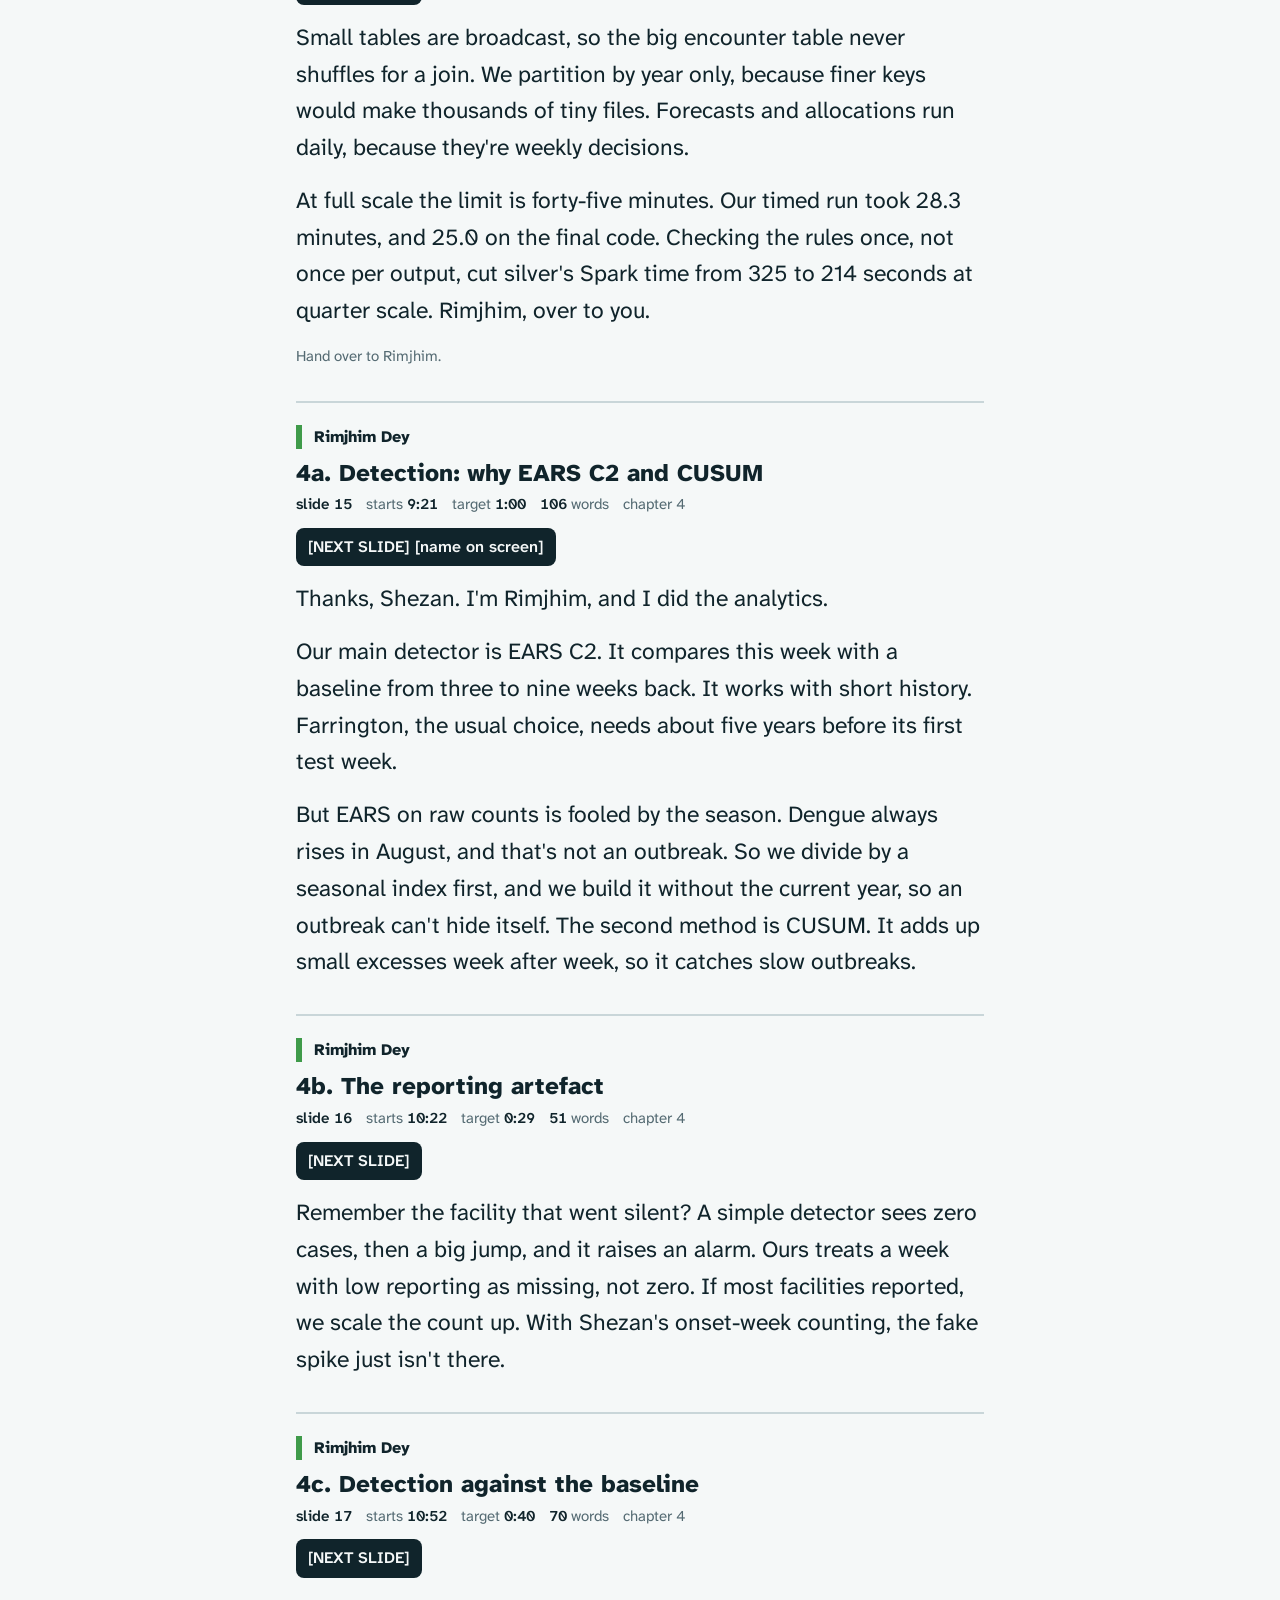
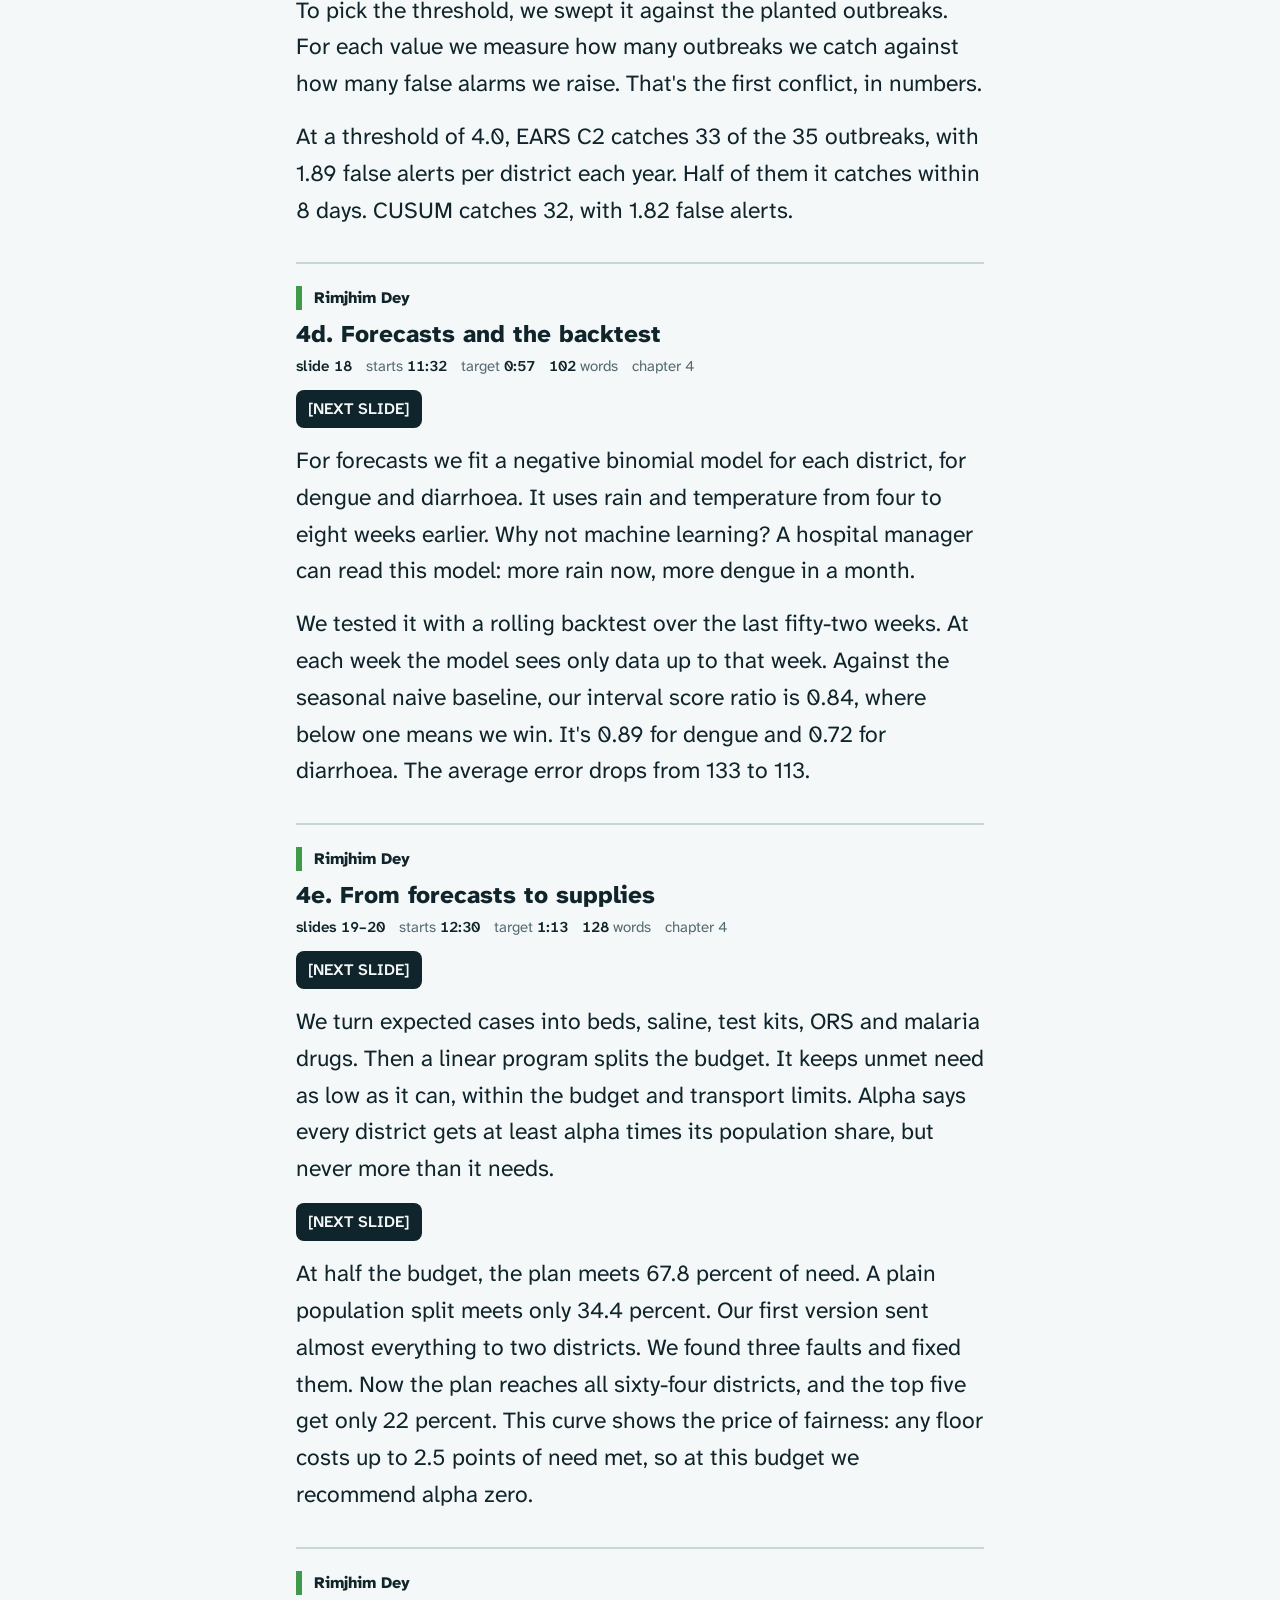
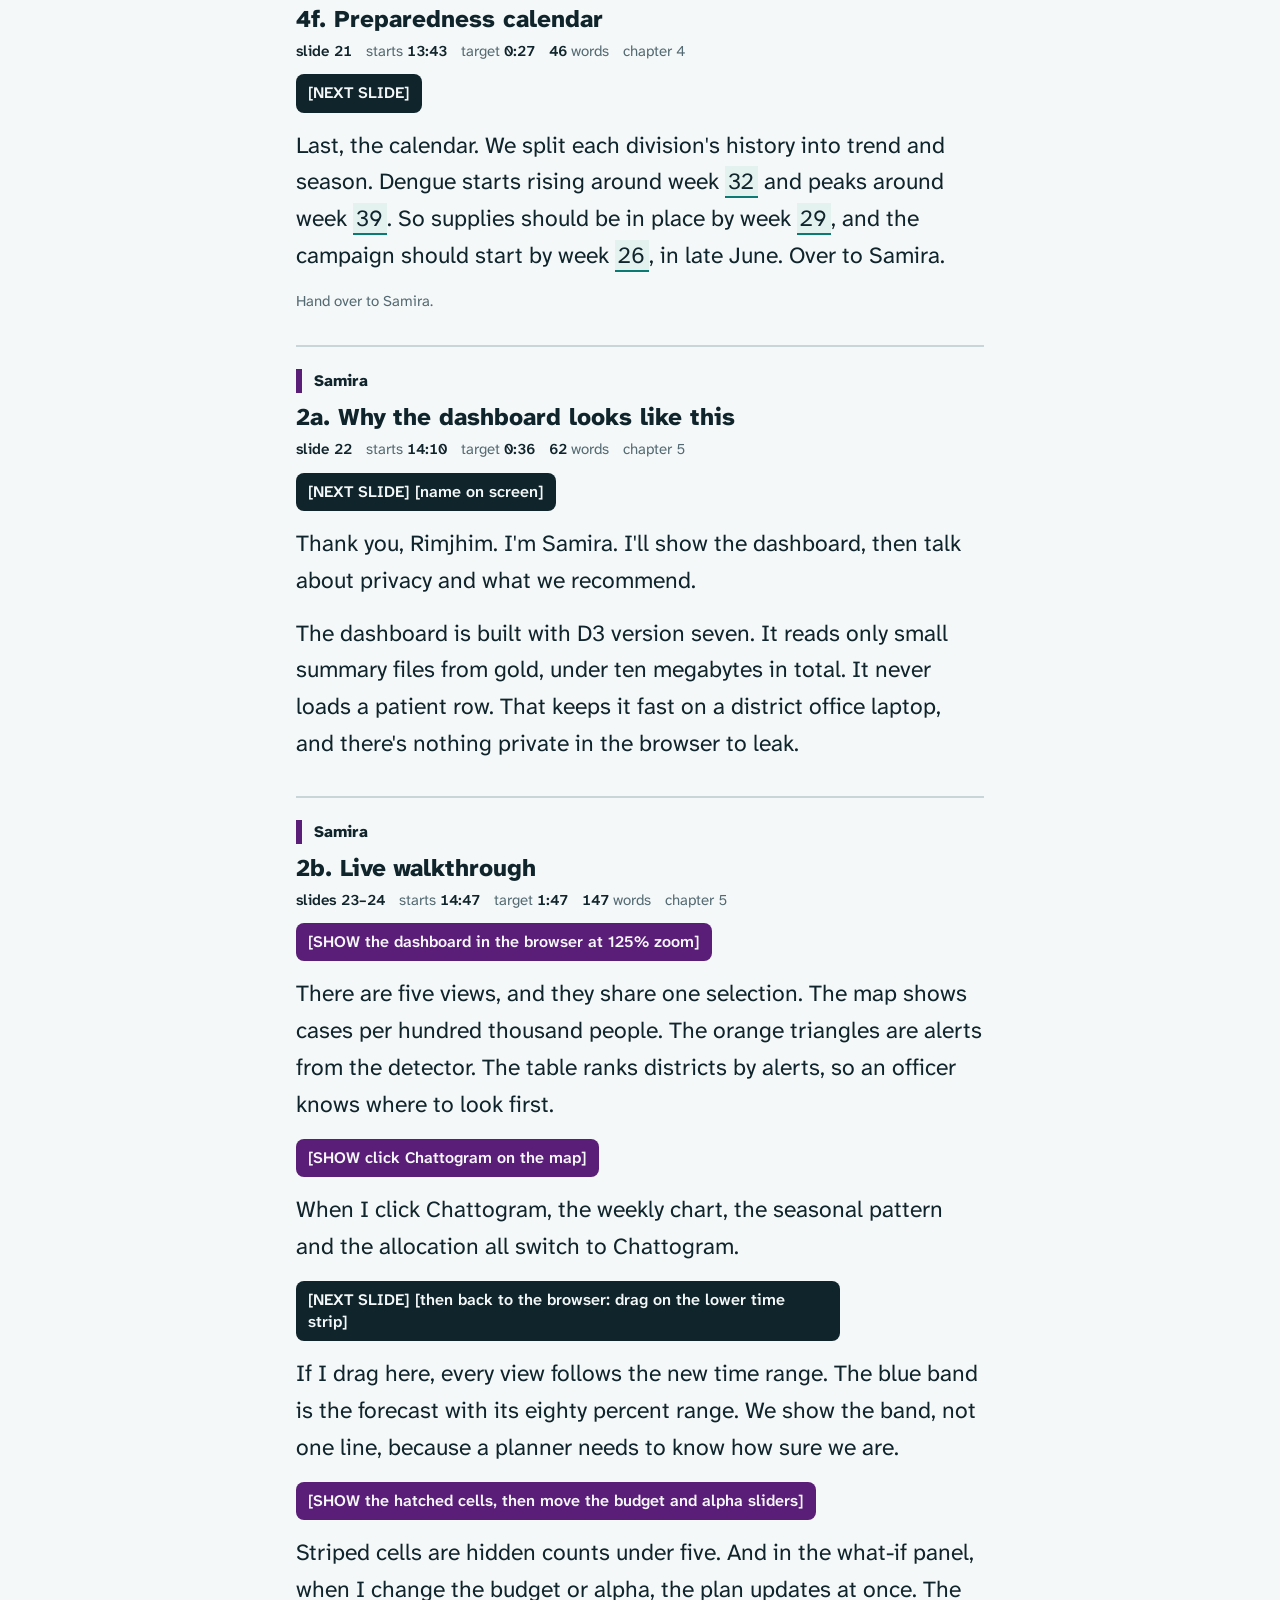
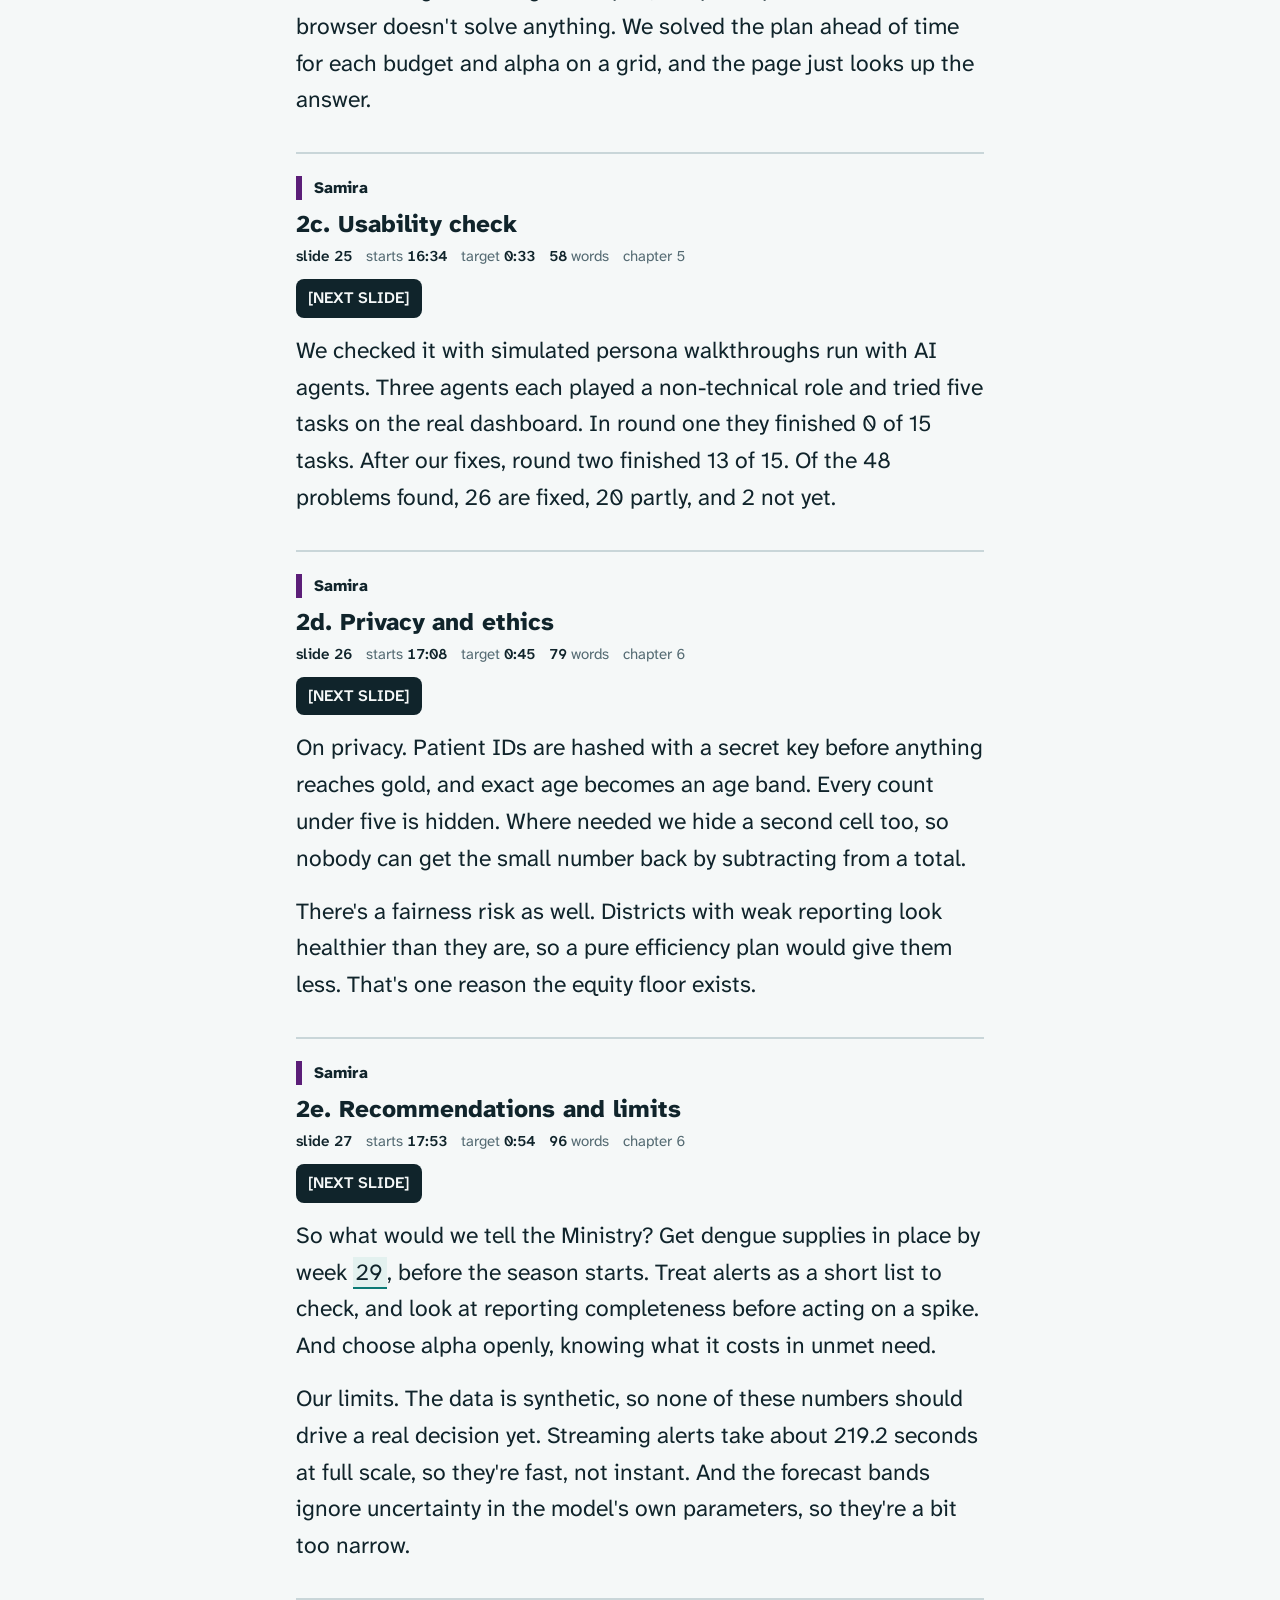
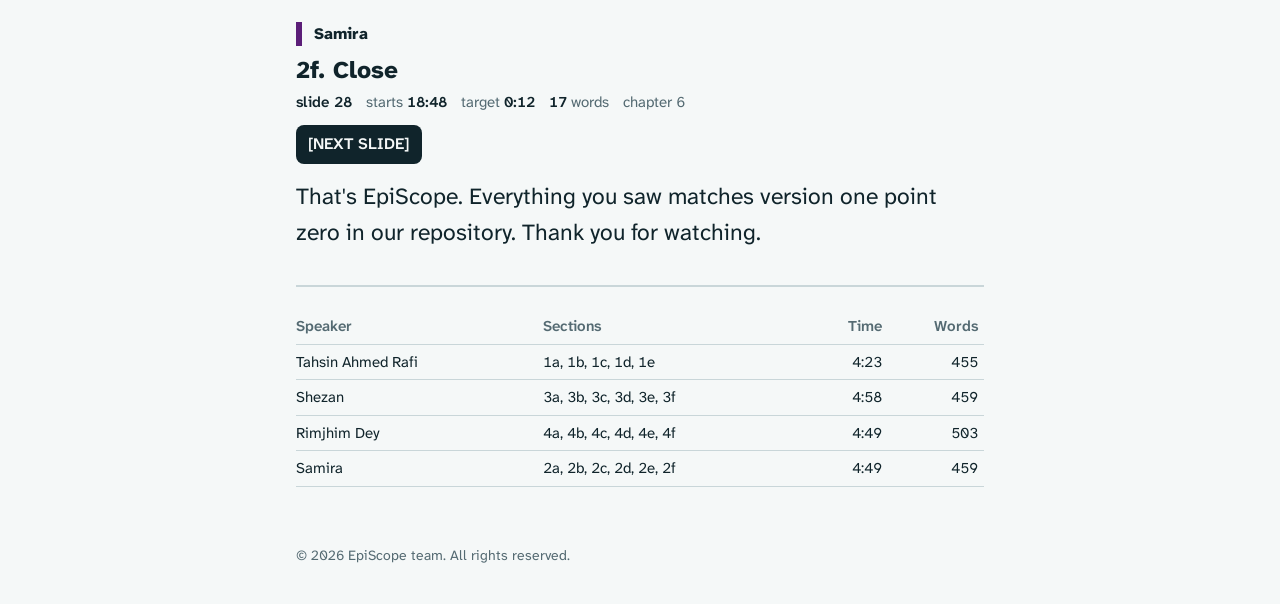
==== commit 3dca925c: "Final sync: hidden-drop drill result, 25-minute final SF=1 run, allocation capped at need" ====
--- a/script.html
+++ b/script.html
@@ -72,7 +72,7 @@
   <div class="key">
     <p>Times assume 110 words a minute plus pauses for slide changes and demos. Read slowly; pauses are fine.</p>
     <p>Numbers match <code>docs/FINAL-NUMBERS.md</code> in the project repo. <span class="draft">Shaded numbers</span> (calendar weeks) come from a repo file that table does not list.</p>
-    <p><span class="pending">Dashed boxes</span> are results that are not final yet (only the hidden-drop drill). Never guess them.</p>
+    <p><span class="pending">Dashed boxes</span> are results that are not final yet (none left). Never guess them.</p>
     <p>Slides: <a href="index.html">open the deck</a>. Right arrow moves to the next slide.</p>
   </div>
   <div id="sections"></div>
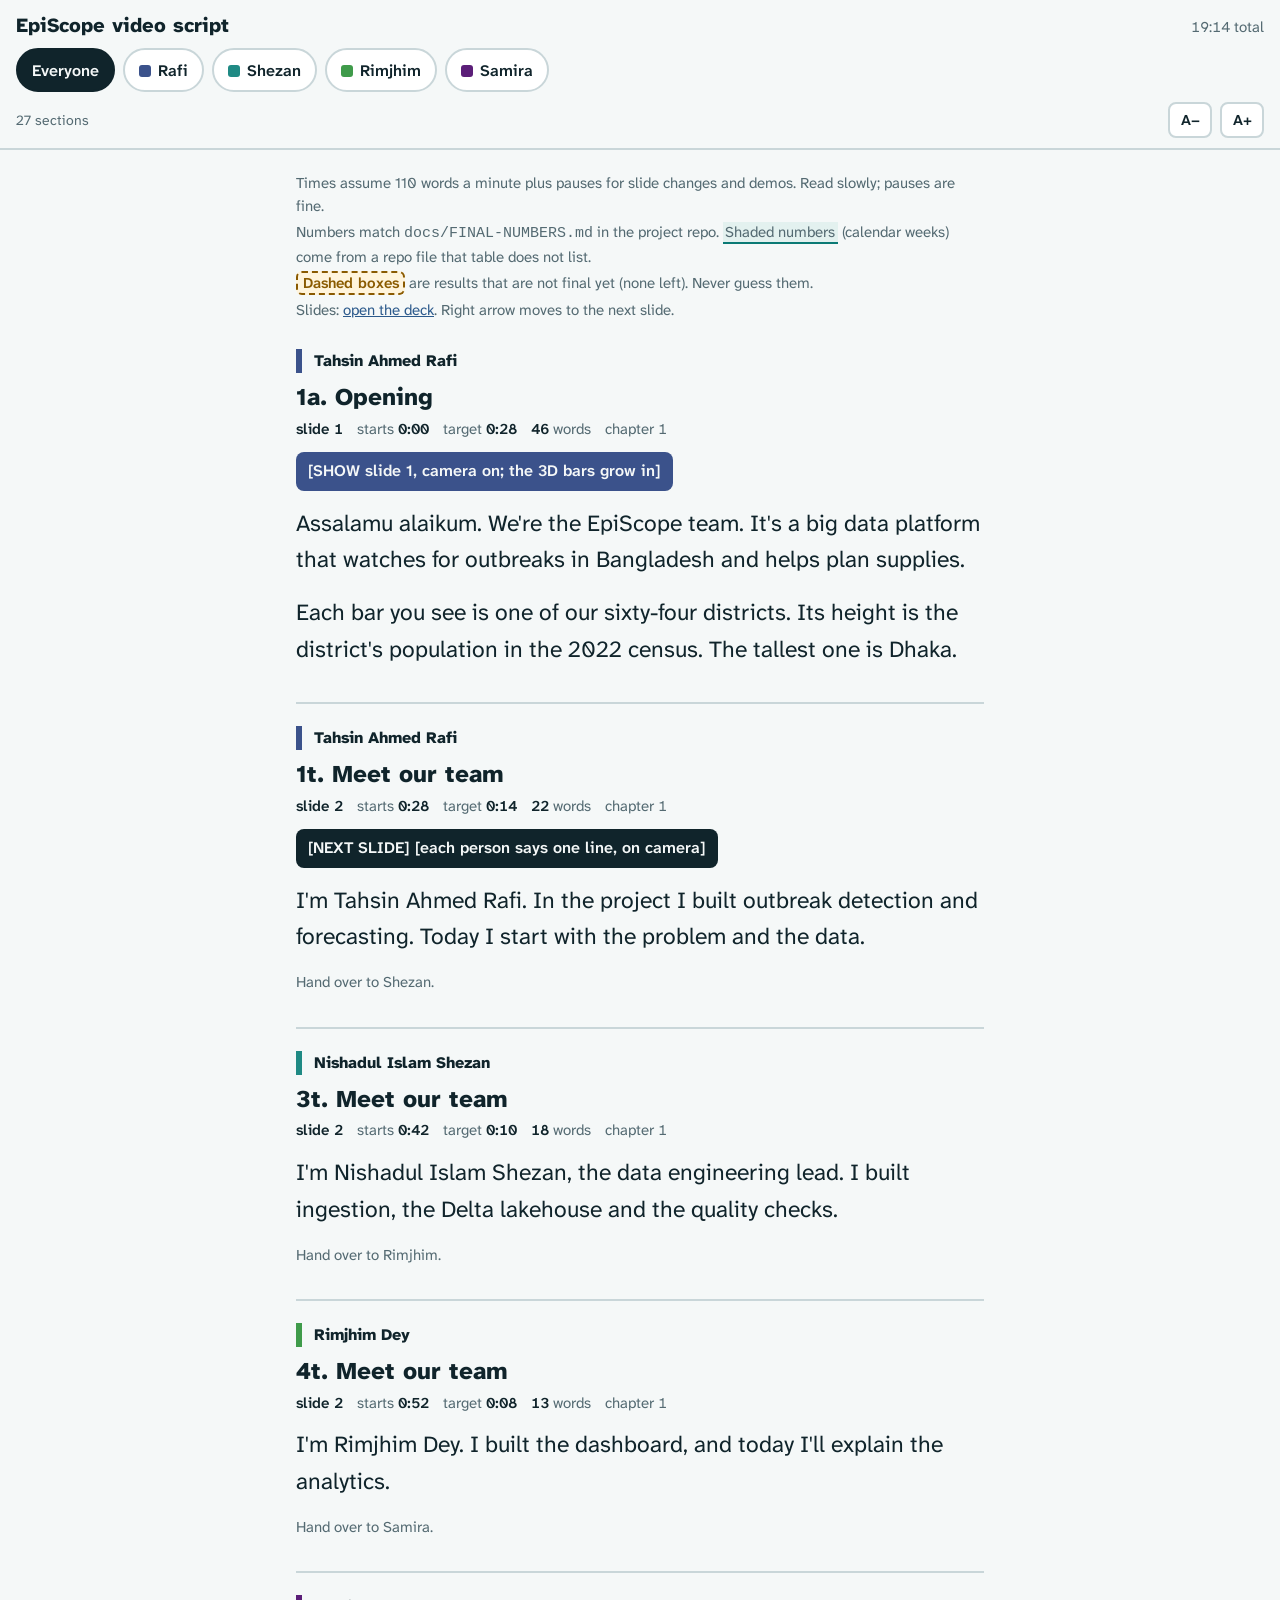
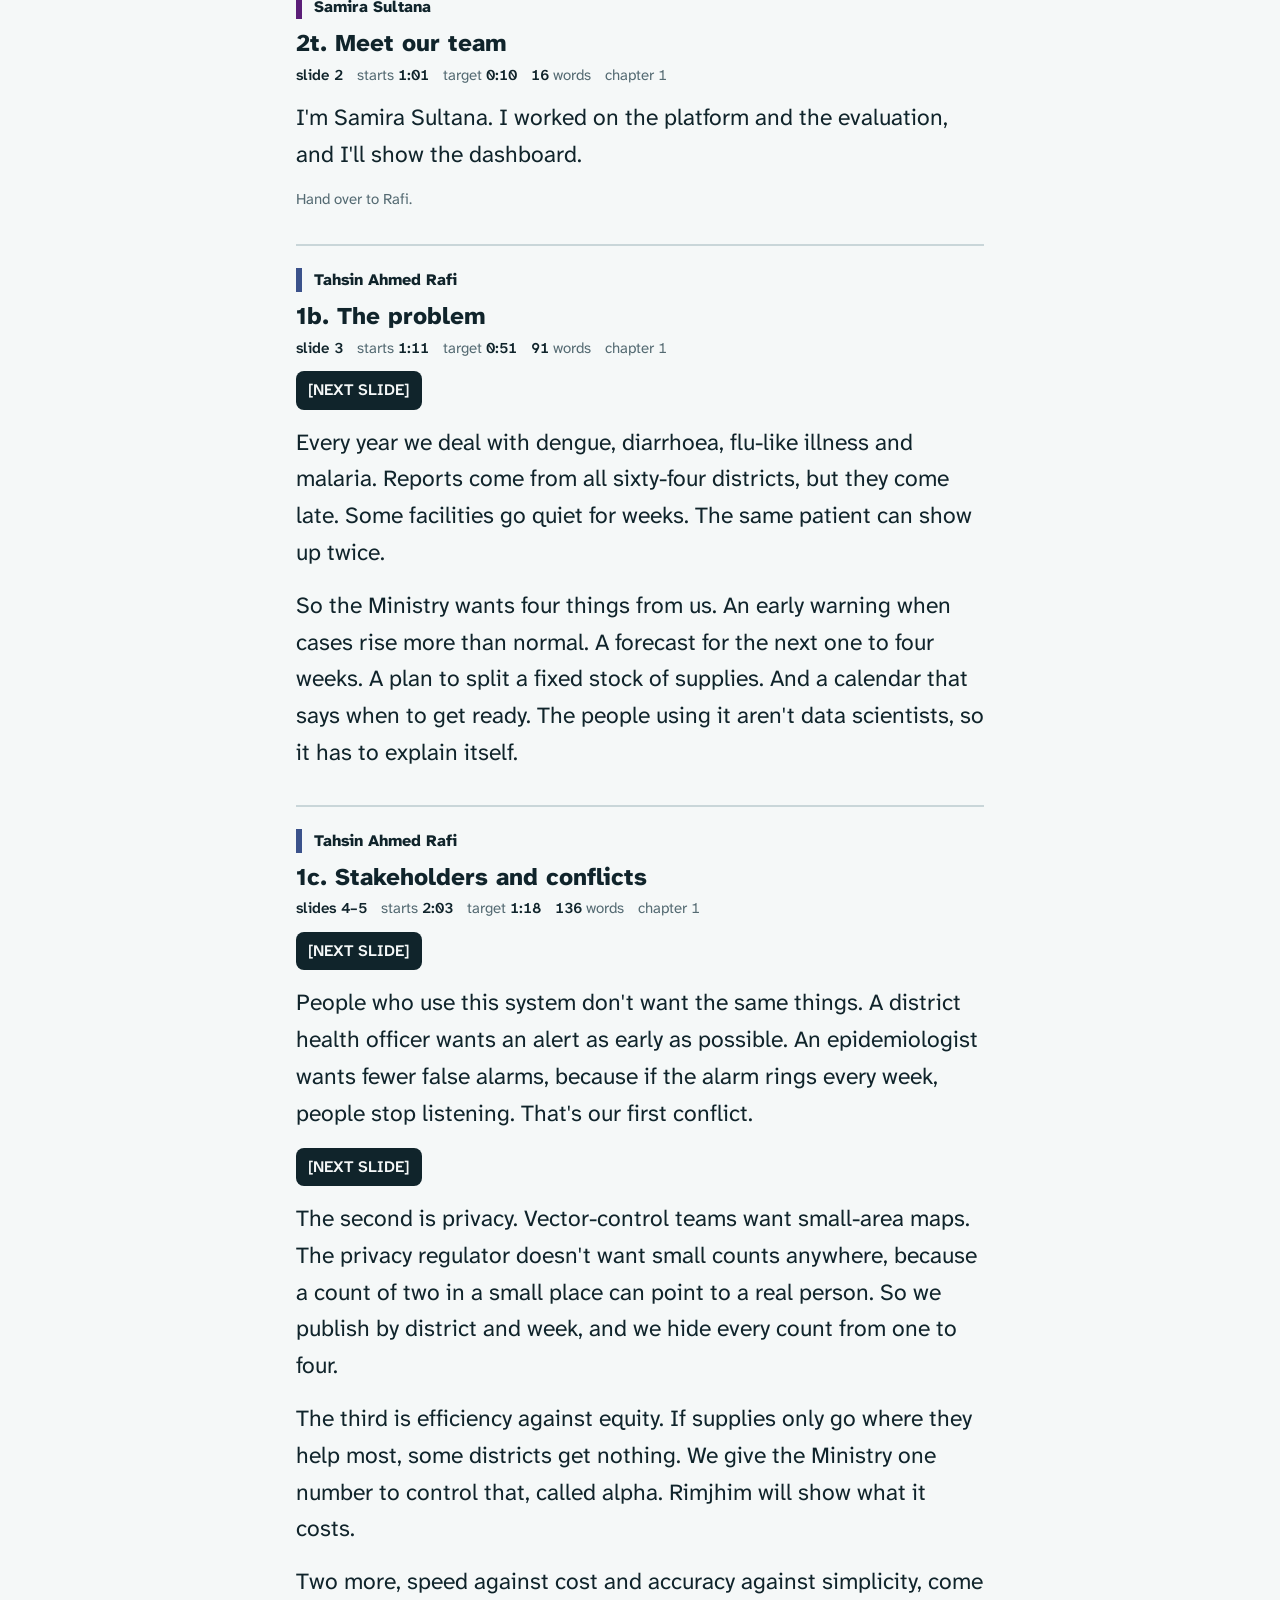
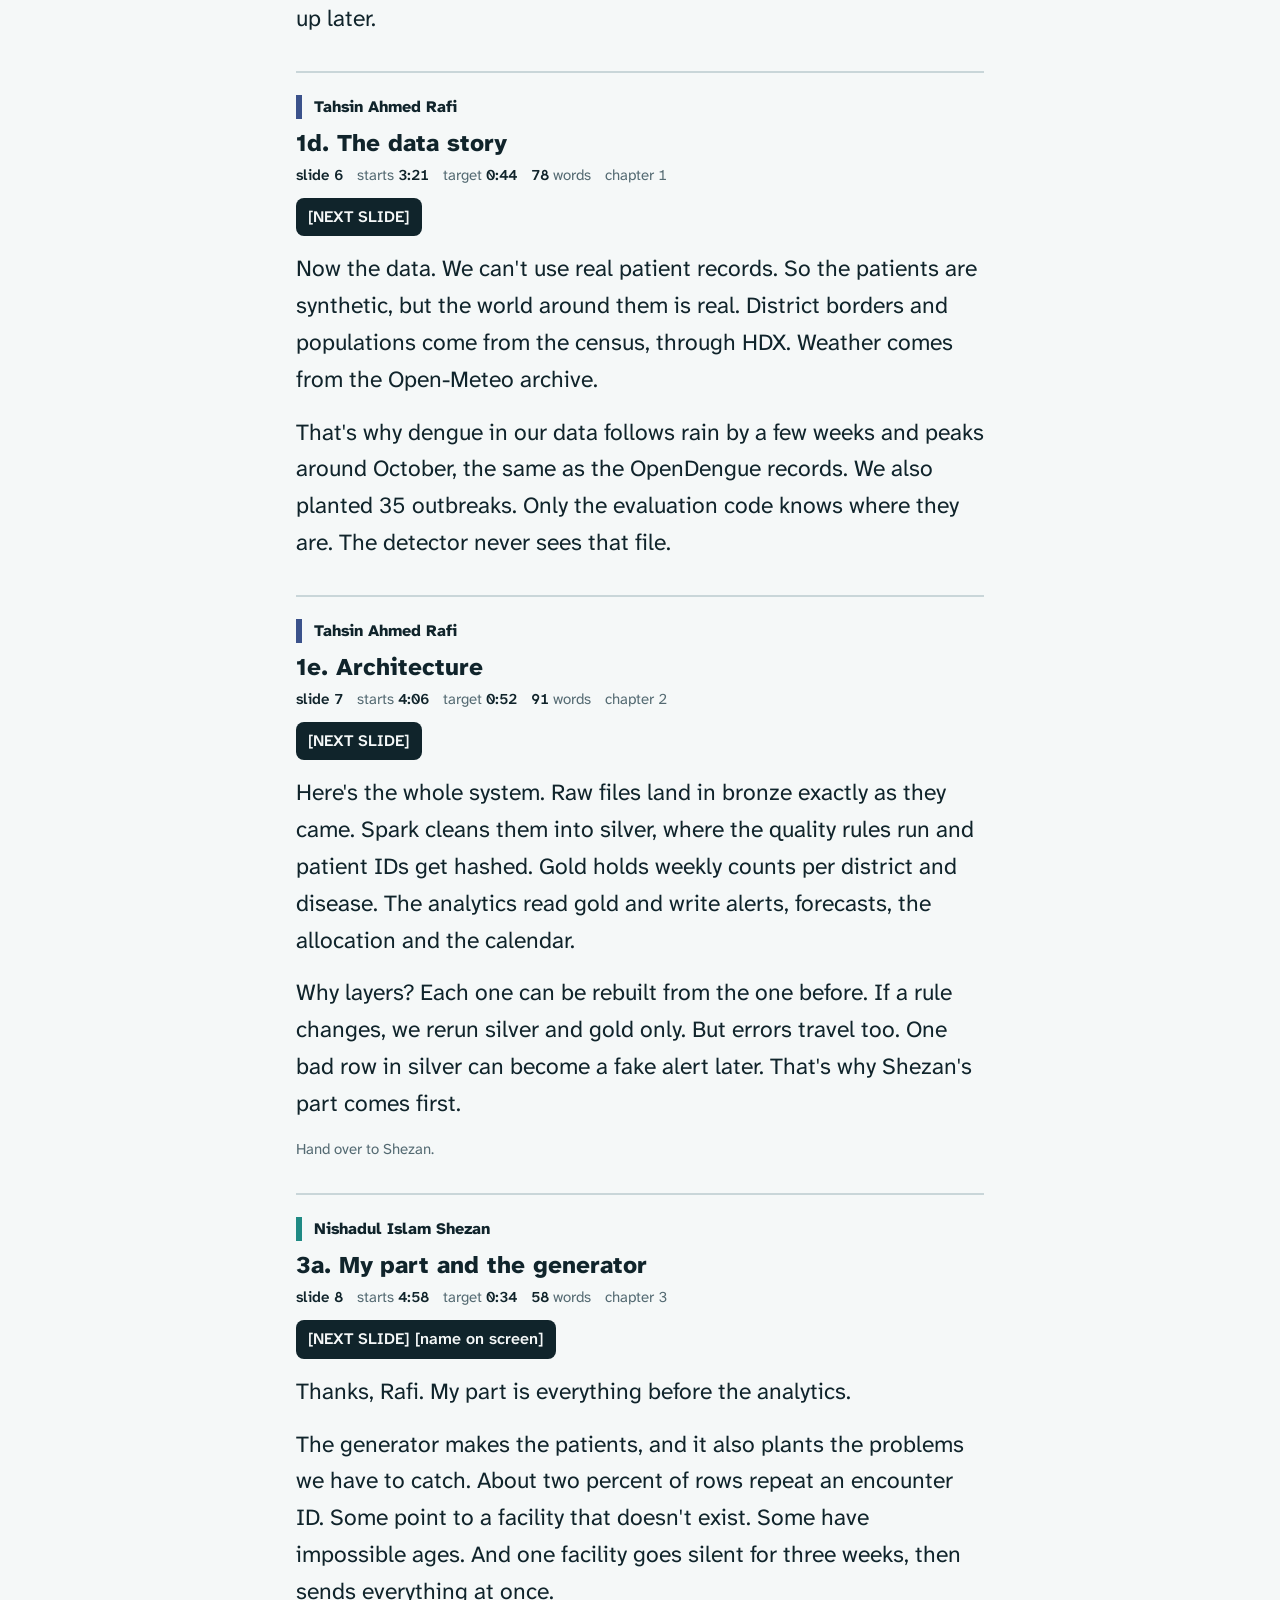
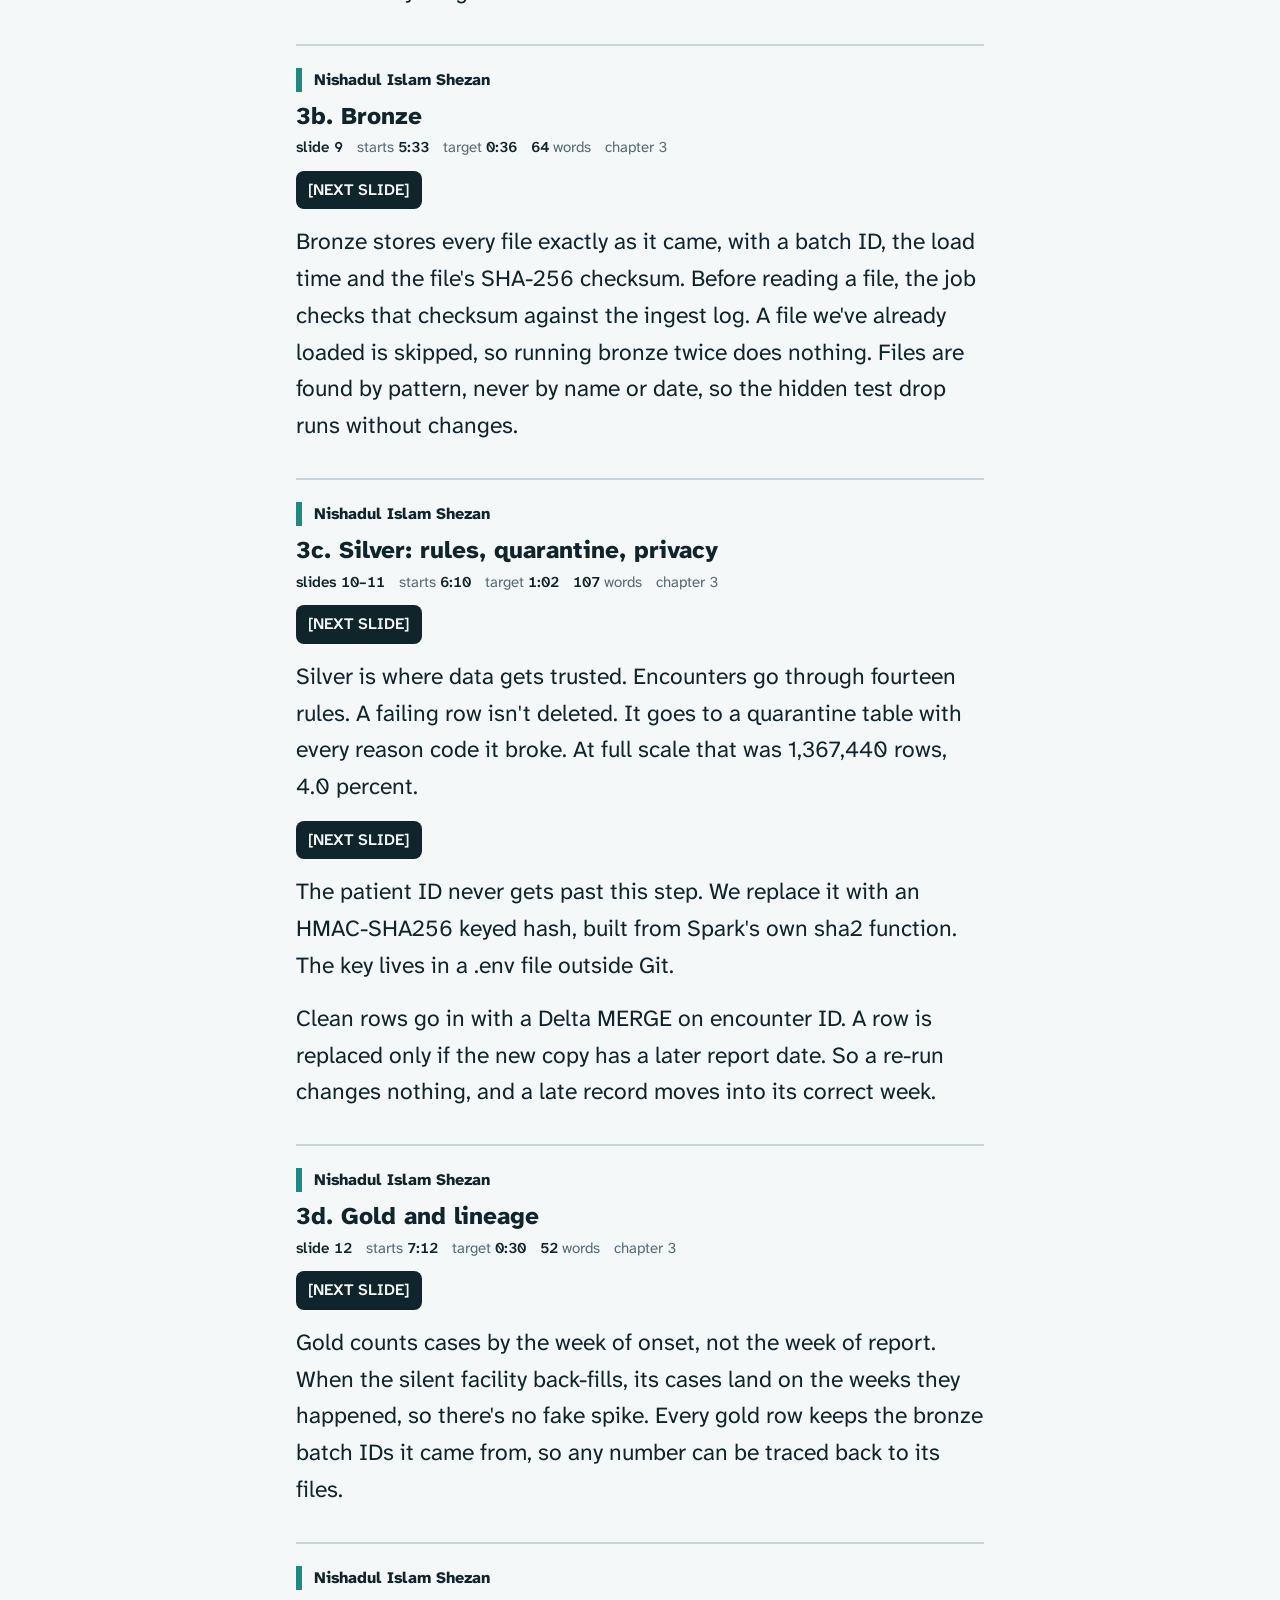
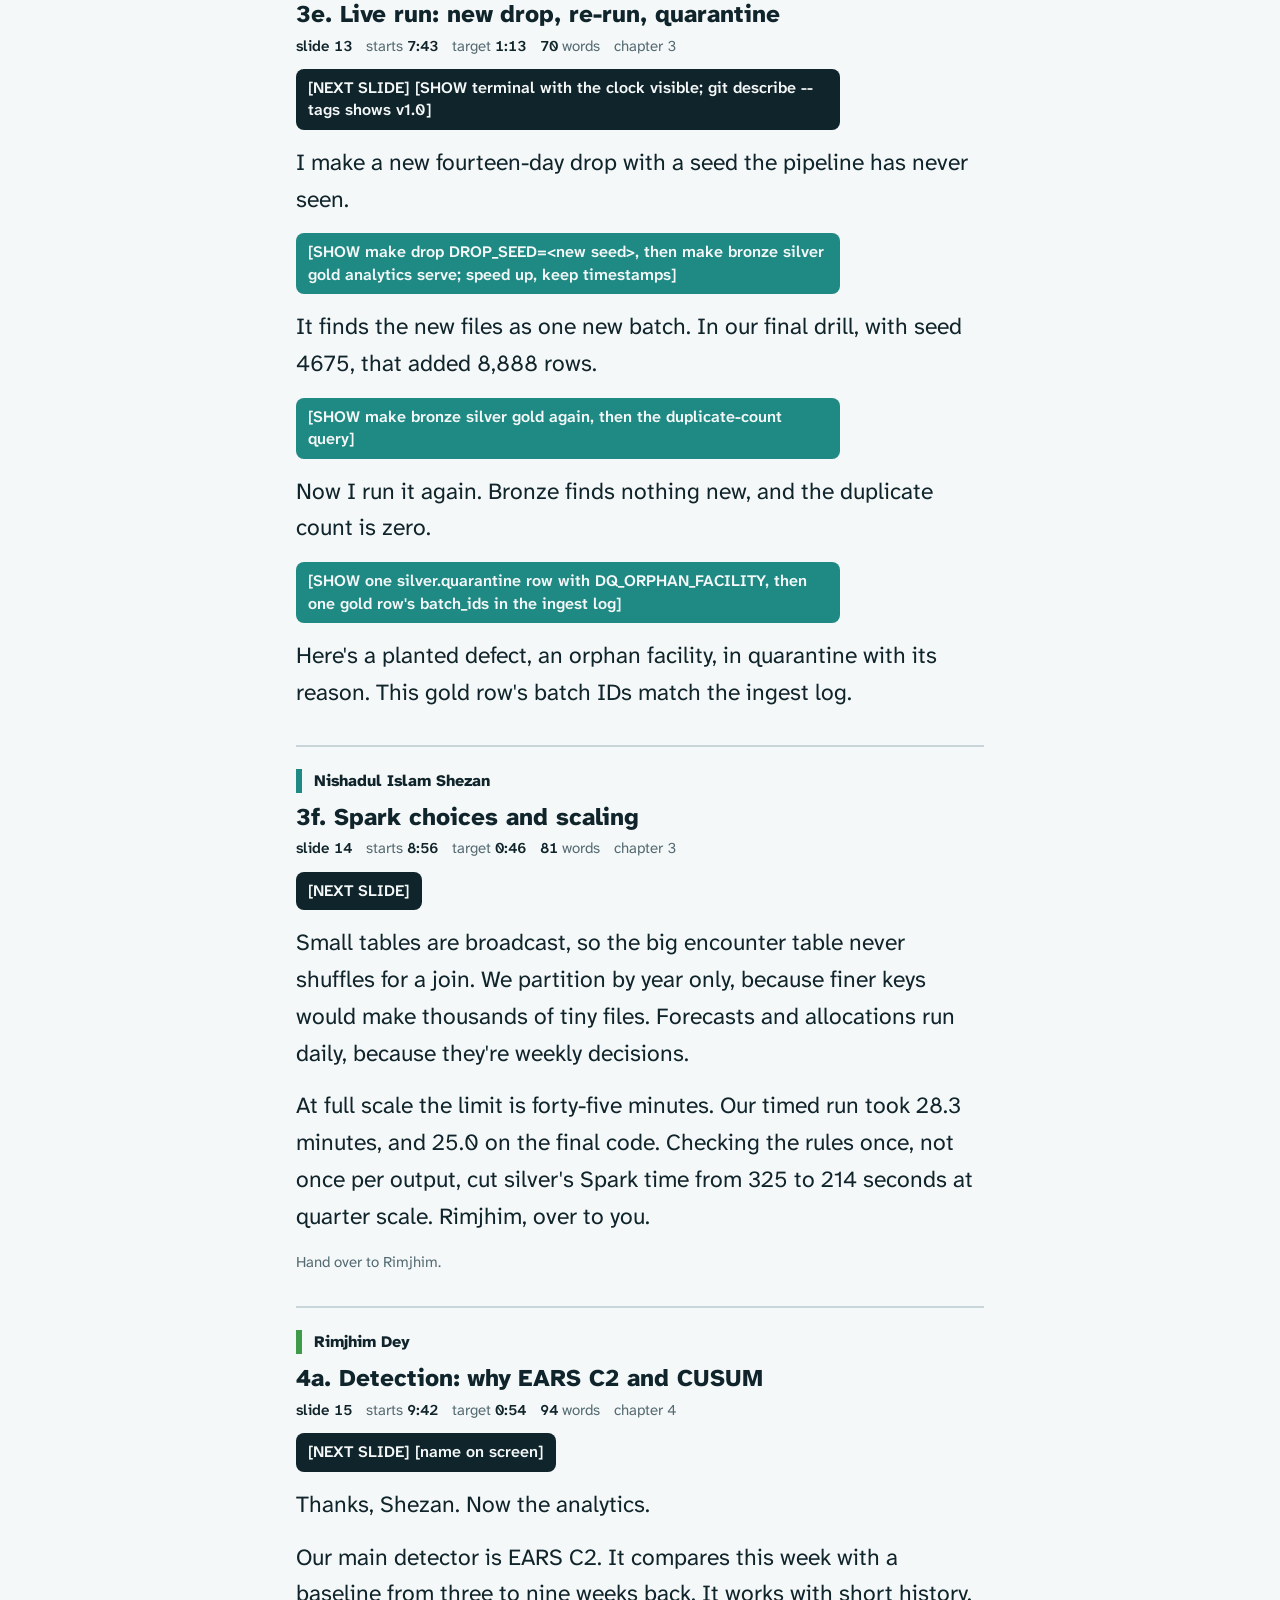
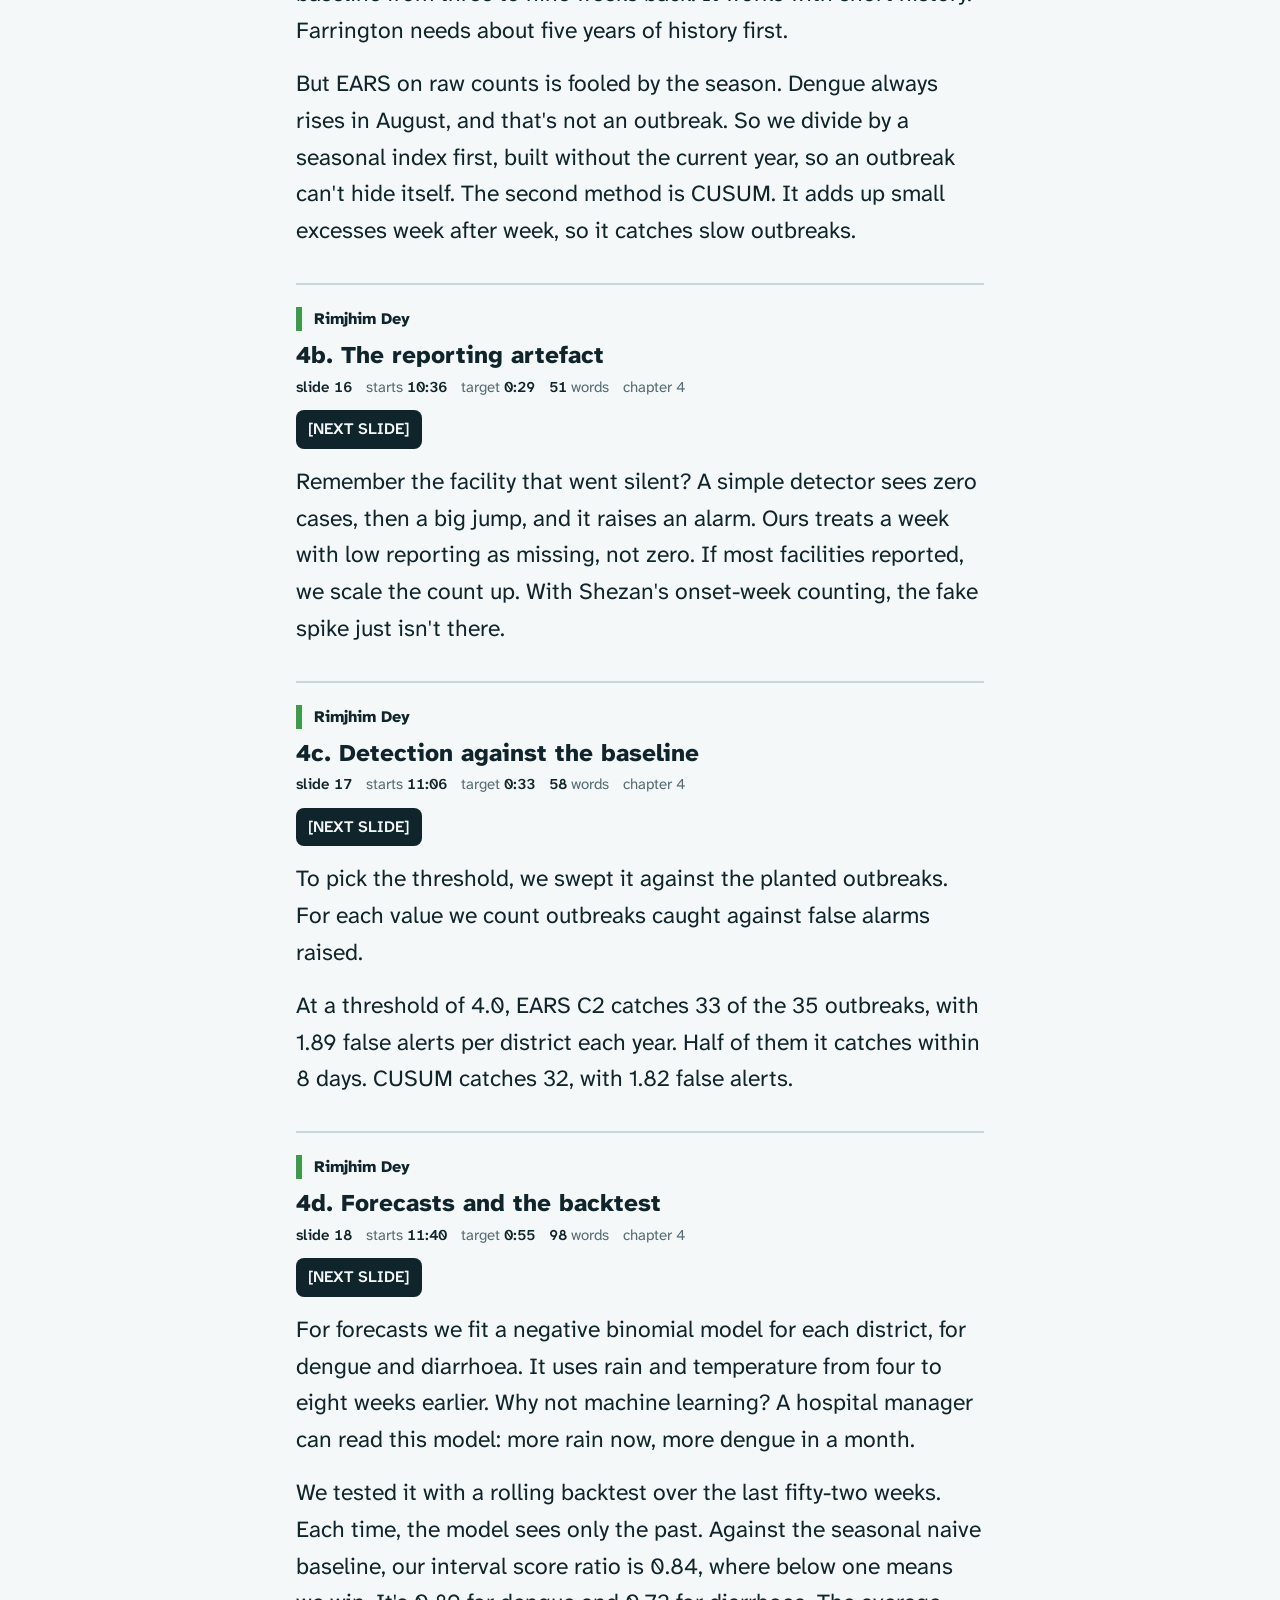
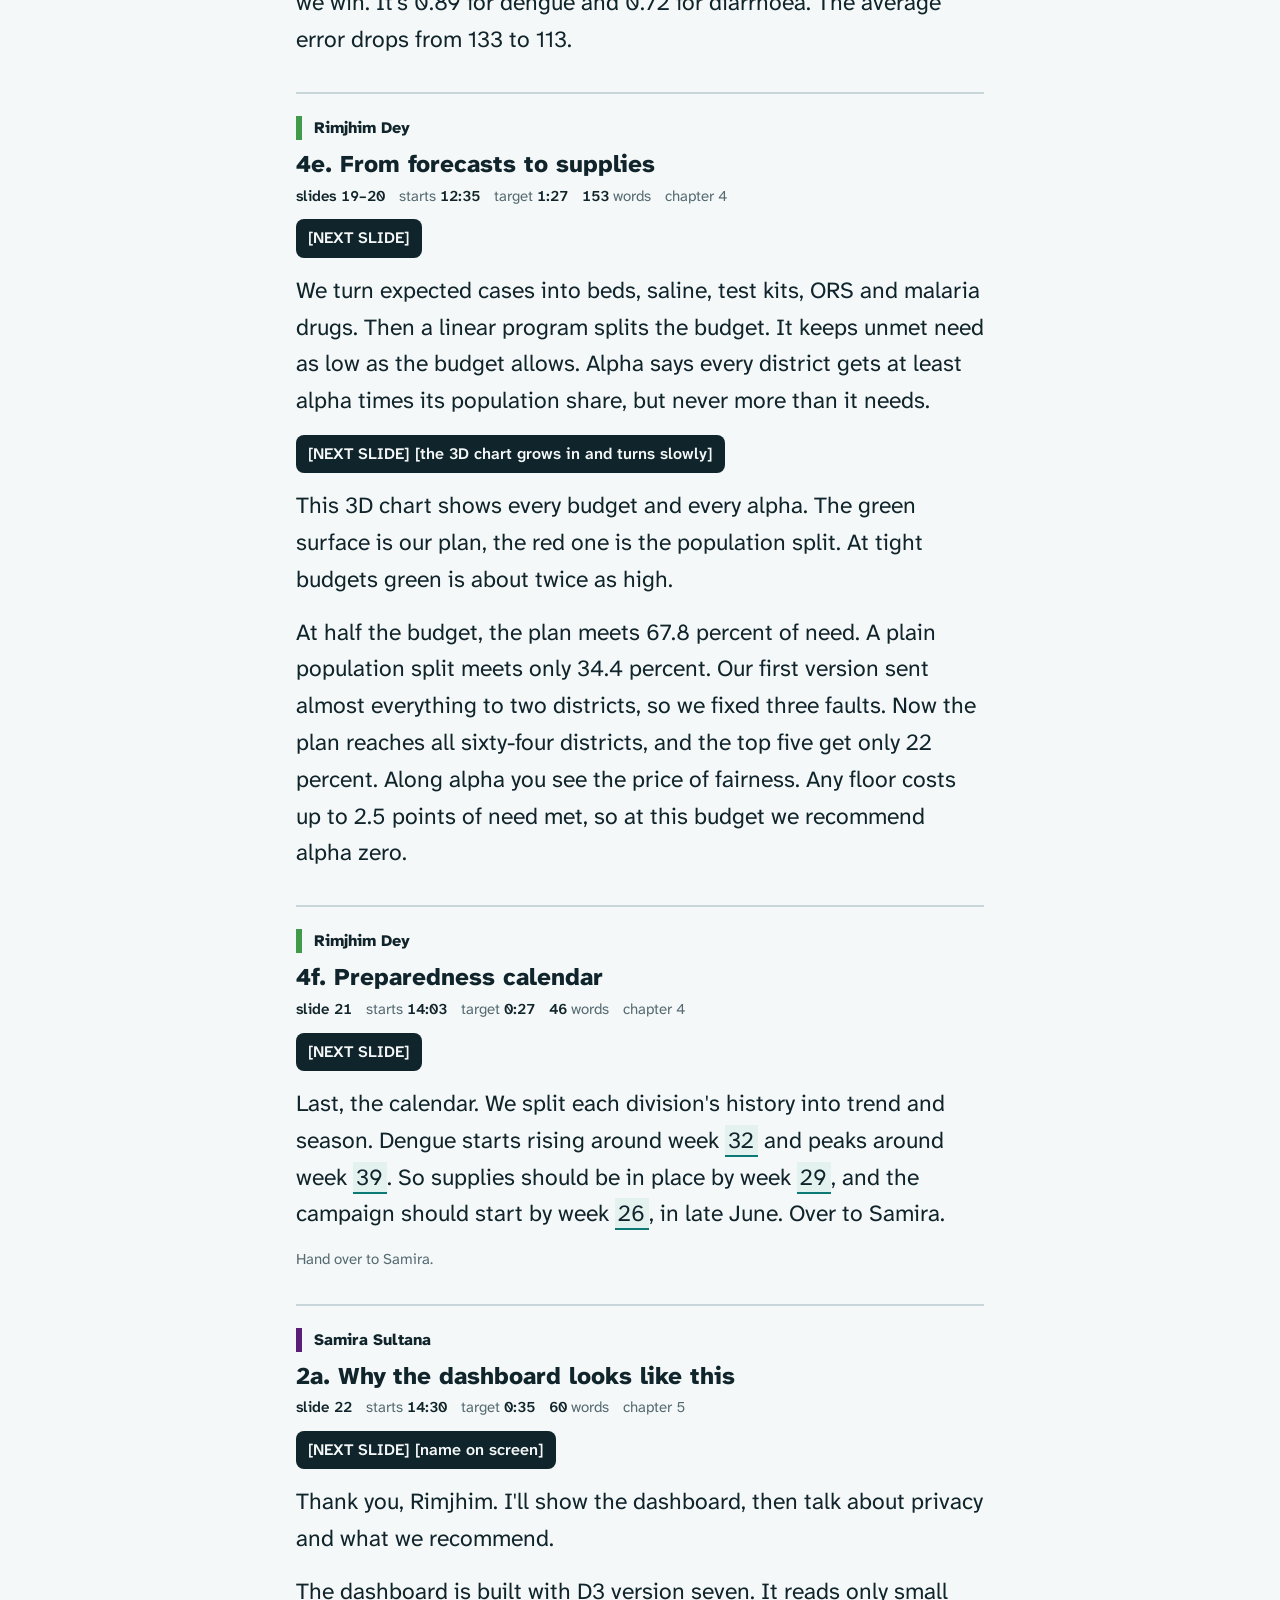
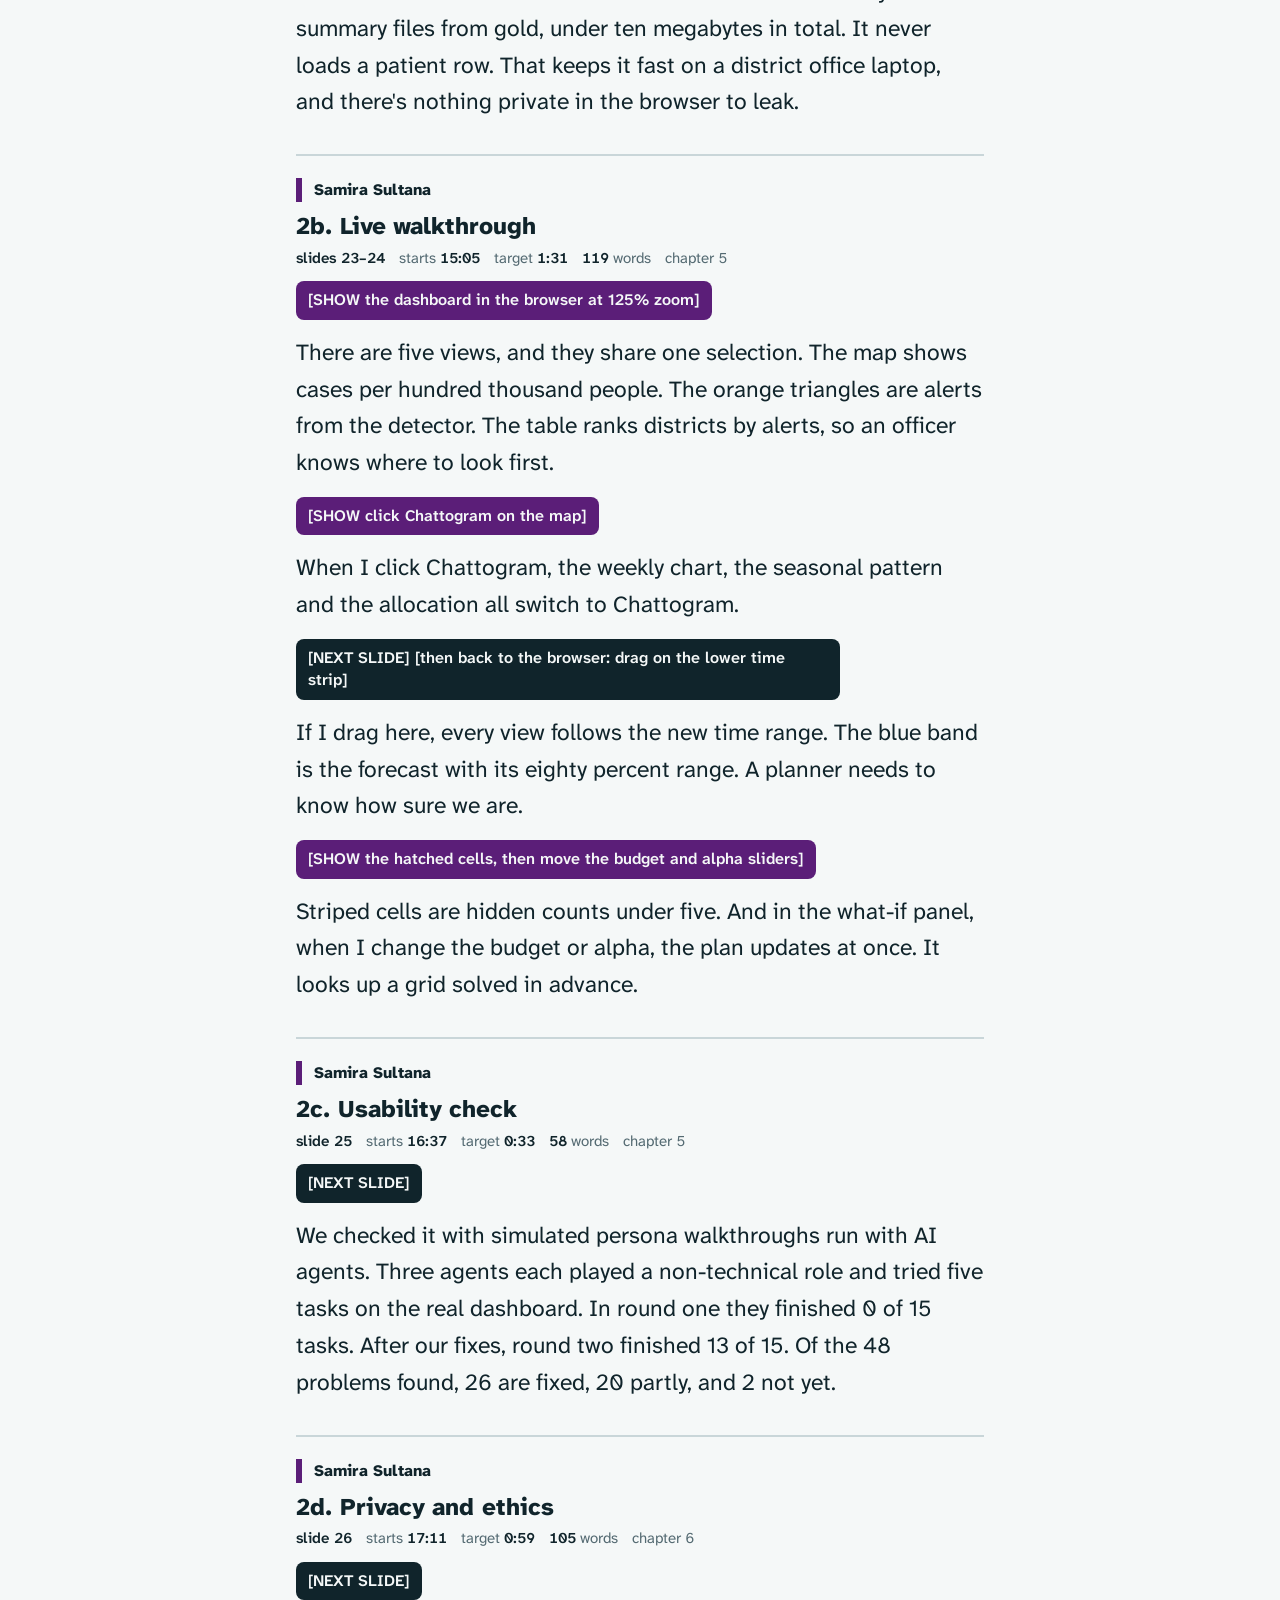
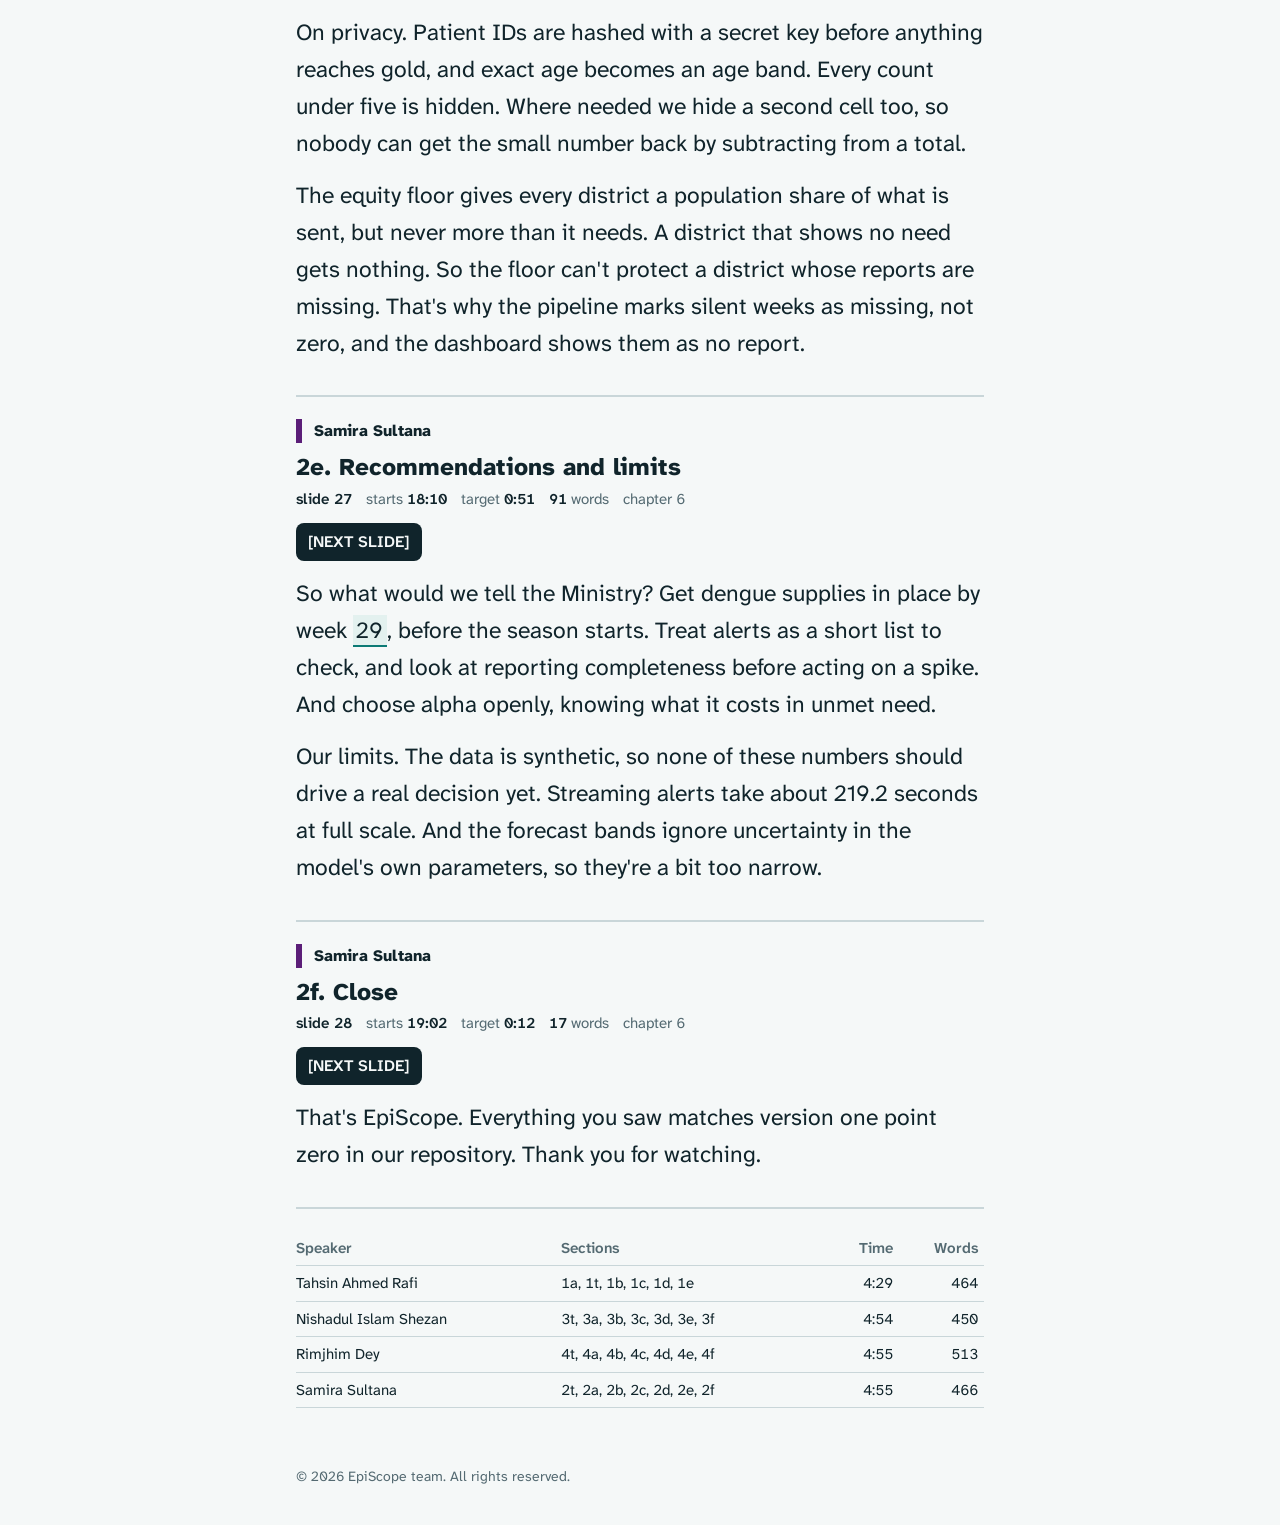
==== commit 92557190: "V2: names only on a Meet our team slide, clean closing slide, three.js views on the title and alloca" ====
--- a/script.html
+++ b/script.html
@@ -85,7 +85,7 @@
 <script>
 (async () => {
   const cfg = await EPI.loadConfig();
-  const tl = EPI.timeline(window.EPI_SCRIPT);
+  const tl = EPI.timeline(window.EPI_SCRIPT, EPI.WPM, cfg);
   const total = tl.reduce((a, s) => a + s.secs, 0);
   const sp = (id) => cfg.speakers[id];
   const esc = (t) => String(t).replace(/[&<>"]/g, (c) => ({ "&": "&amp;", "<": "&lt;", ">": "&gt;", '"': "&quot;" })[c]);
@@ -95,6 +95,7 @@
   function render(p) {
     let h = esc(p);
     h = h.replace(/\{(s[1-4])\}/g, (_, id) => esc(sp(id).short));
+    h = h.replace(/\{n([1-4])\}/g, (_, k) => esc(sp(`s${k}`).name));
     h = h.replace(/\{\{([^}]*)\}\}/g, '<span class="draft">$1</span>');
     h = h.replace(/\[\[pending:\s*([^\]]*)\]\]/g, '<span class="pending">$1</span>');
     return h;
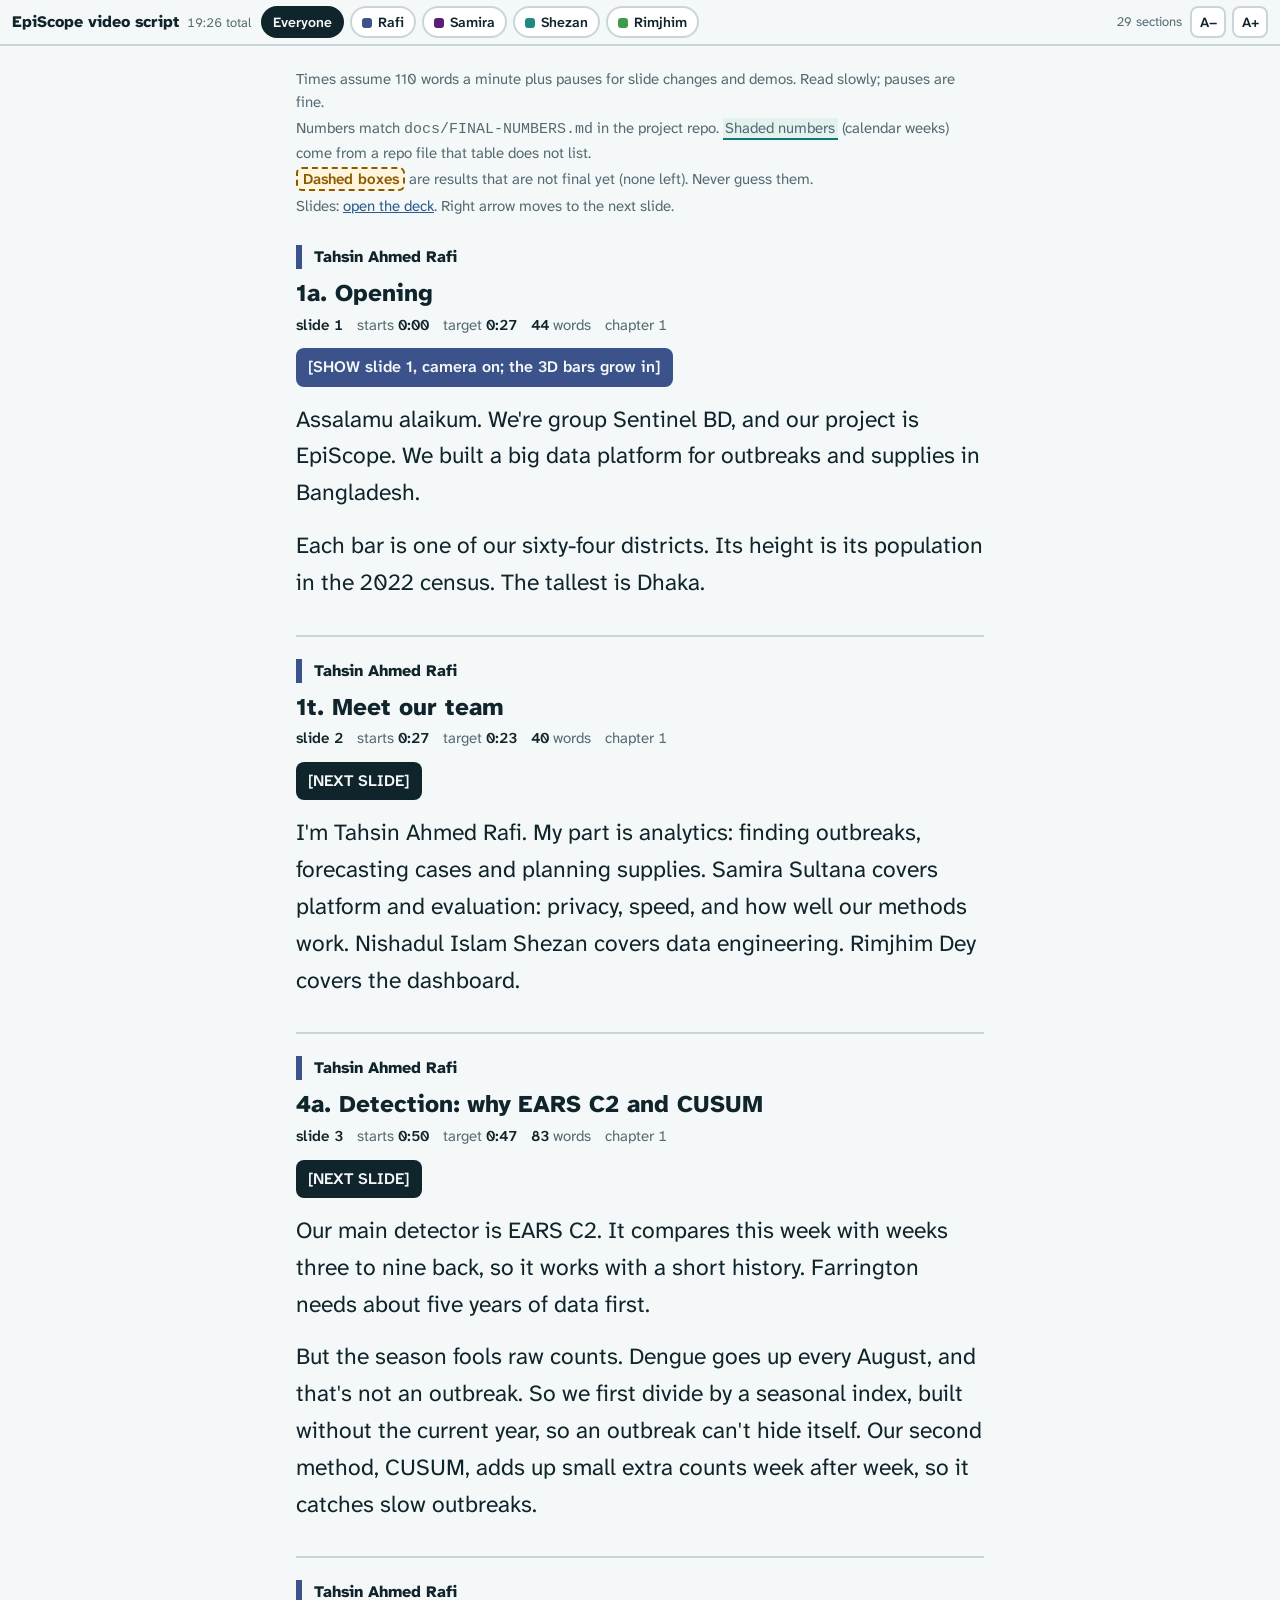
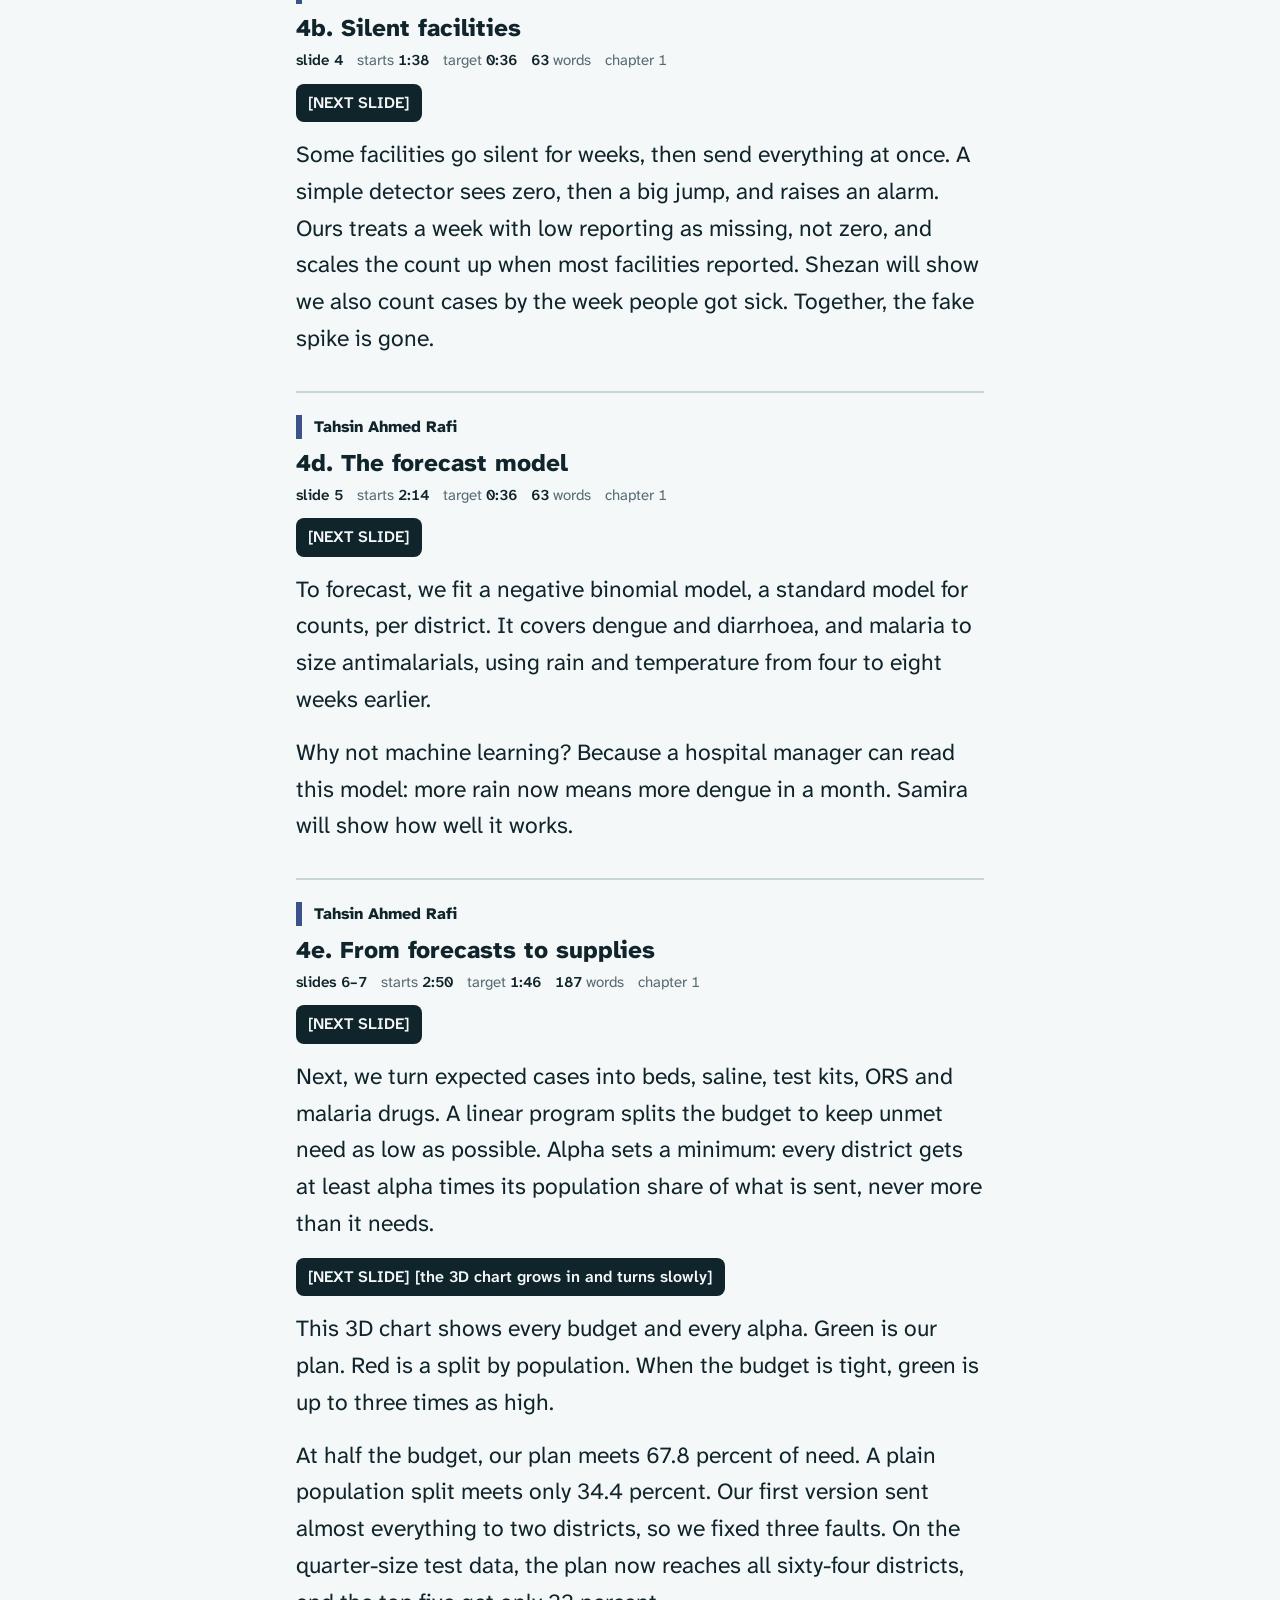
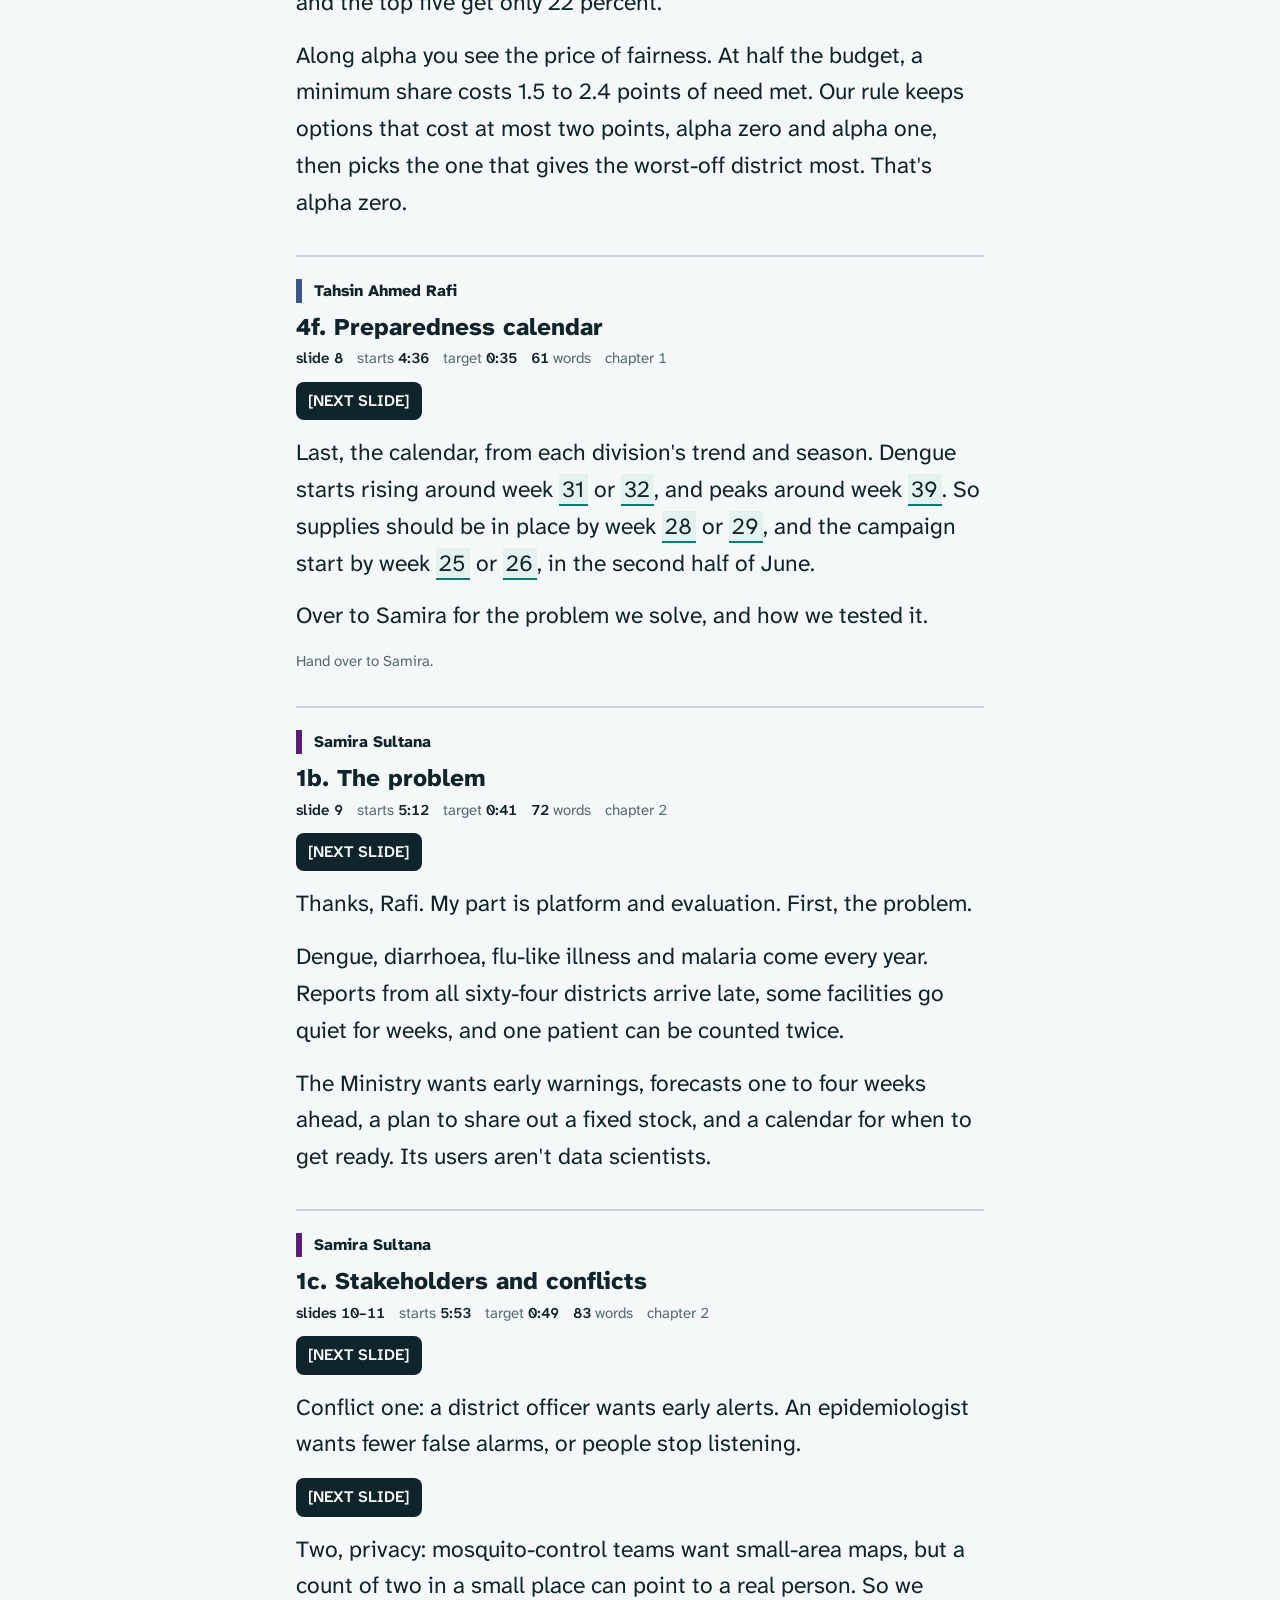
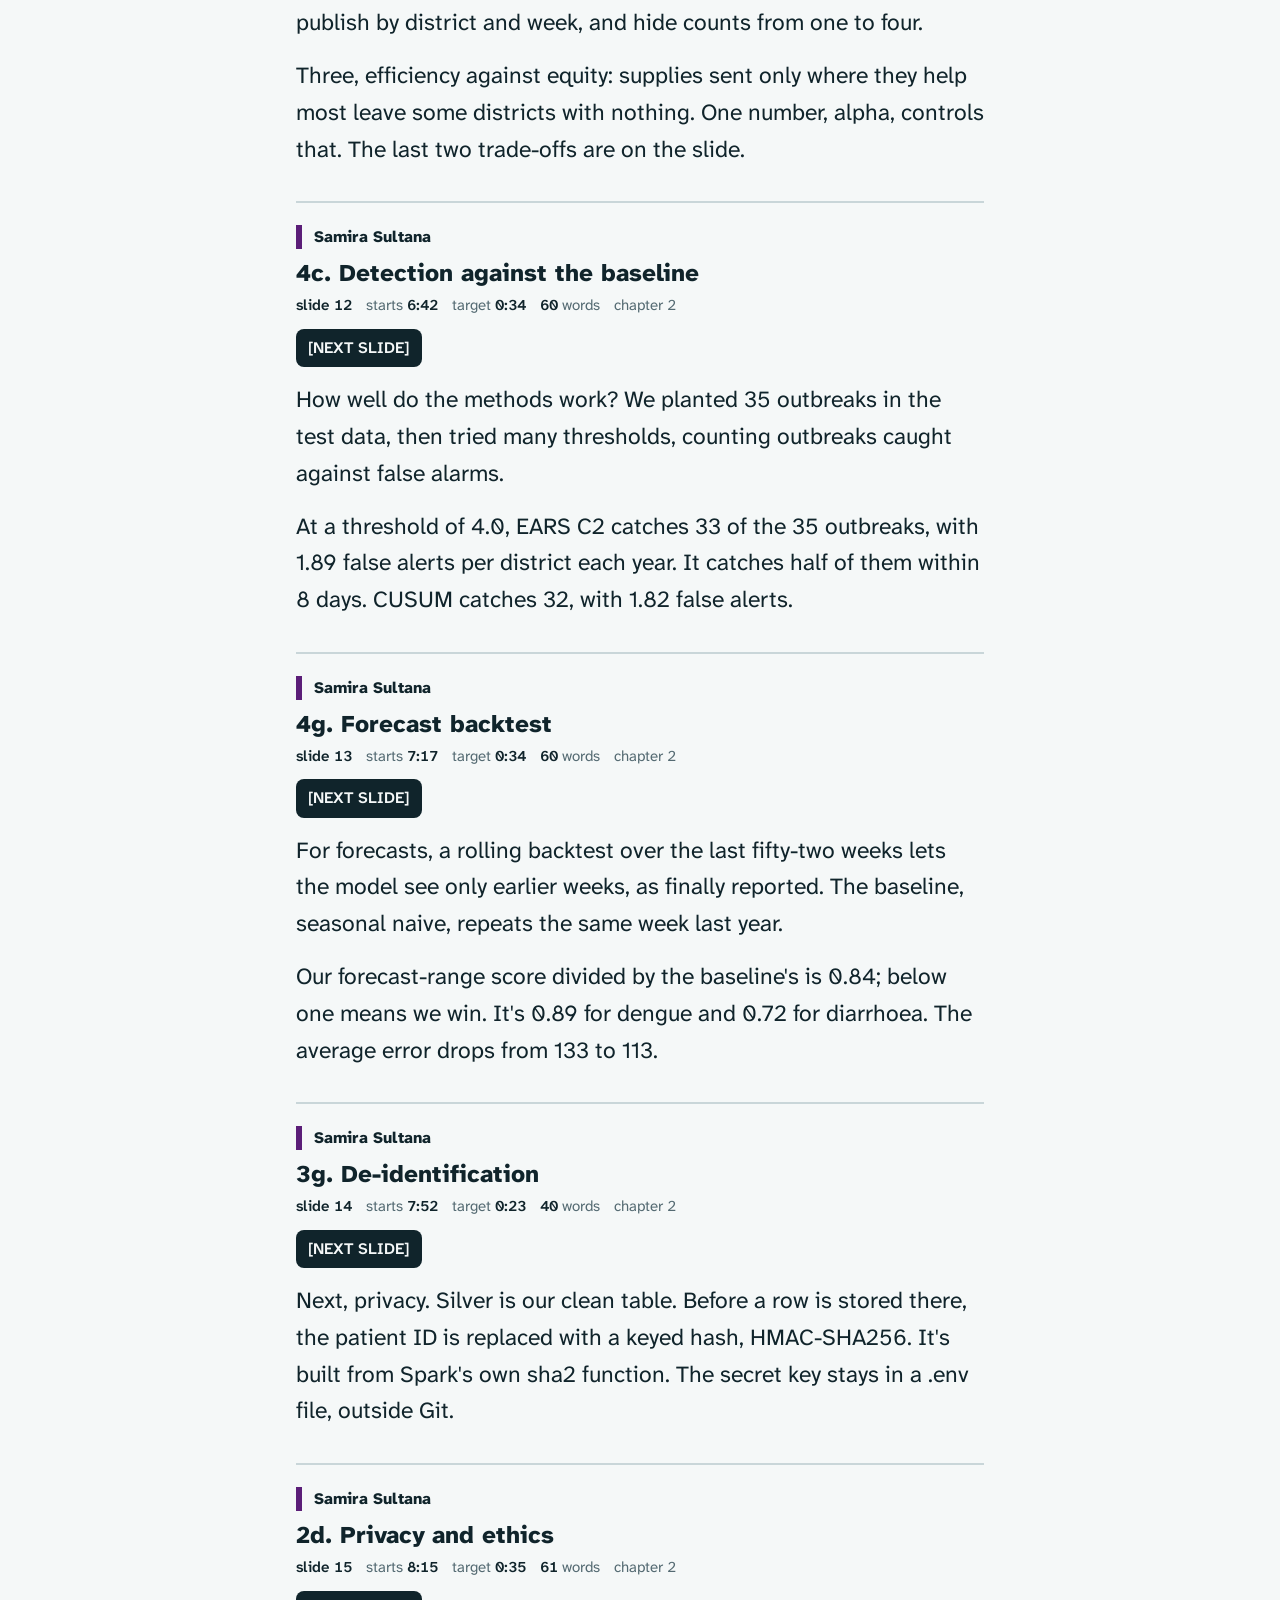
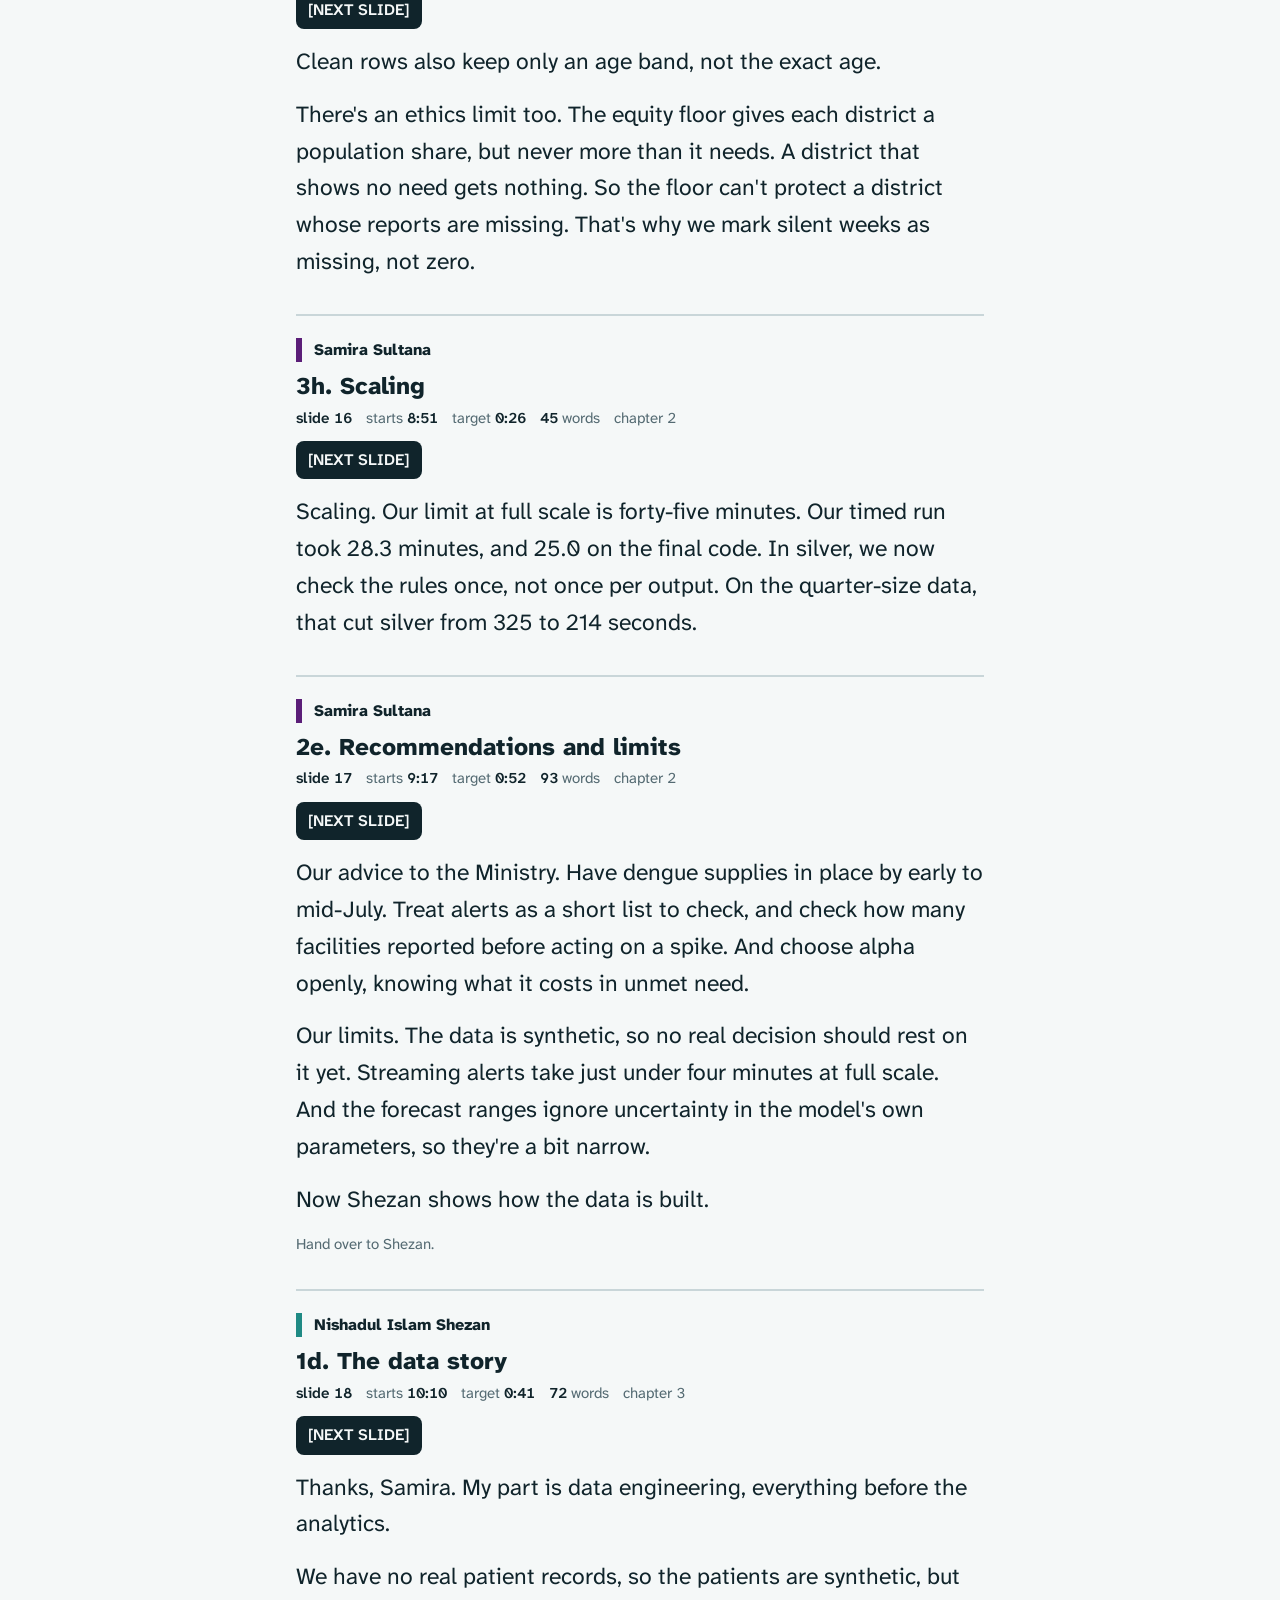
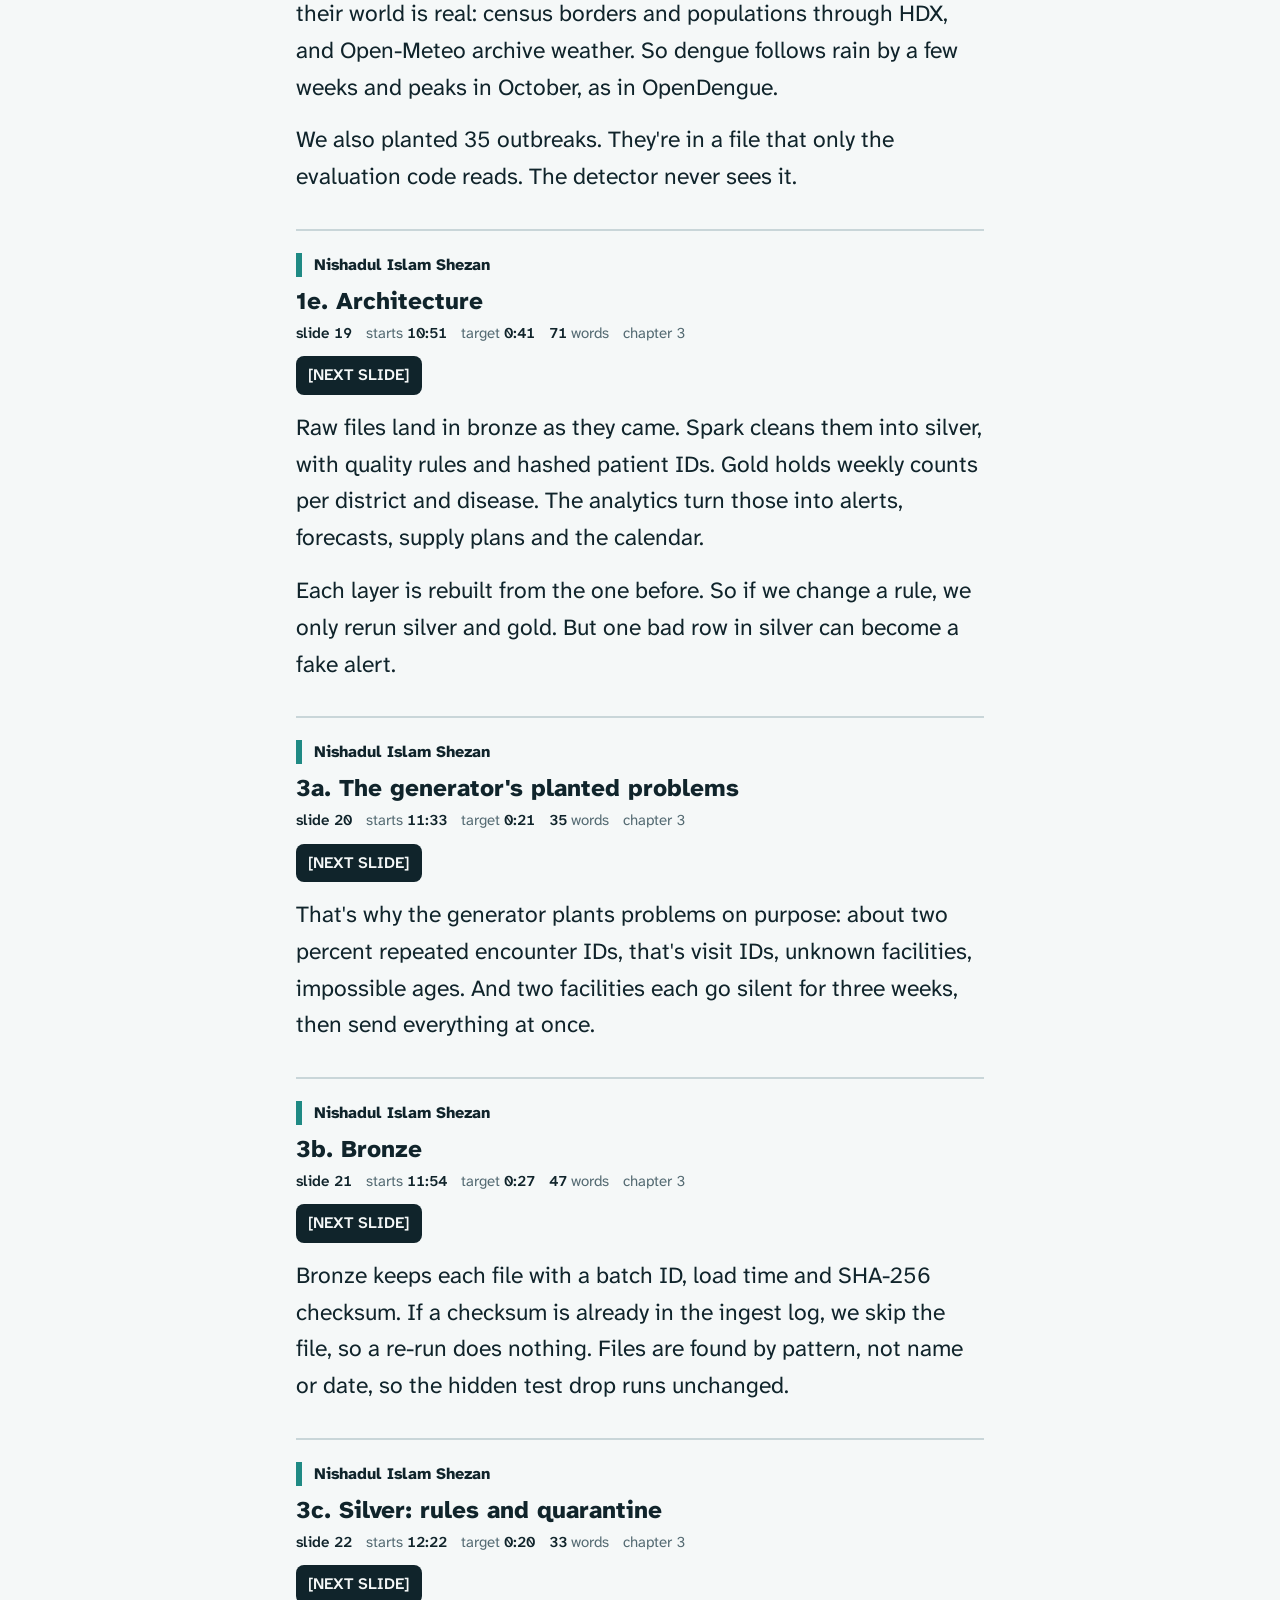
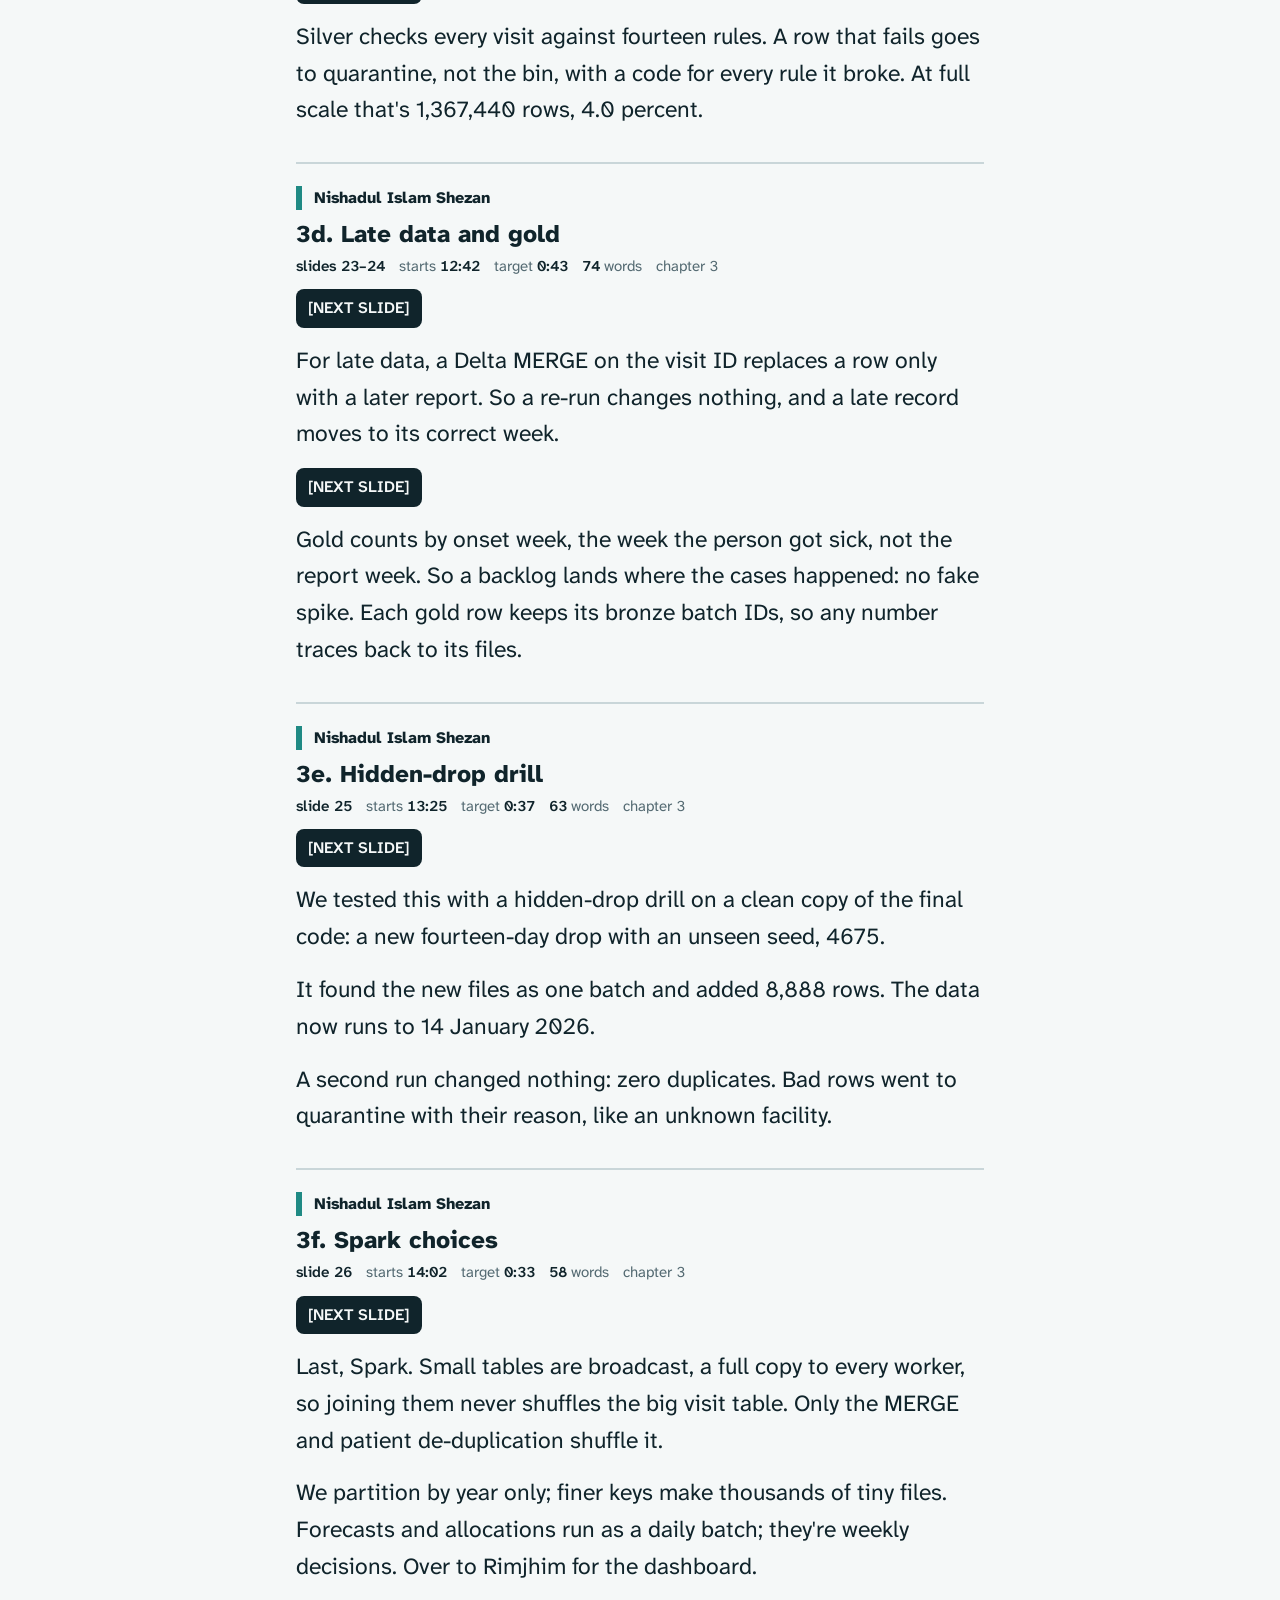
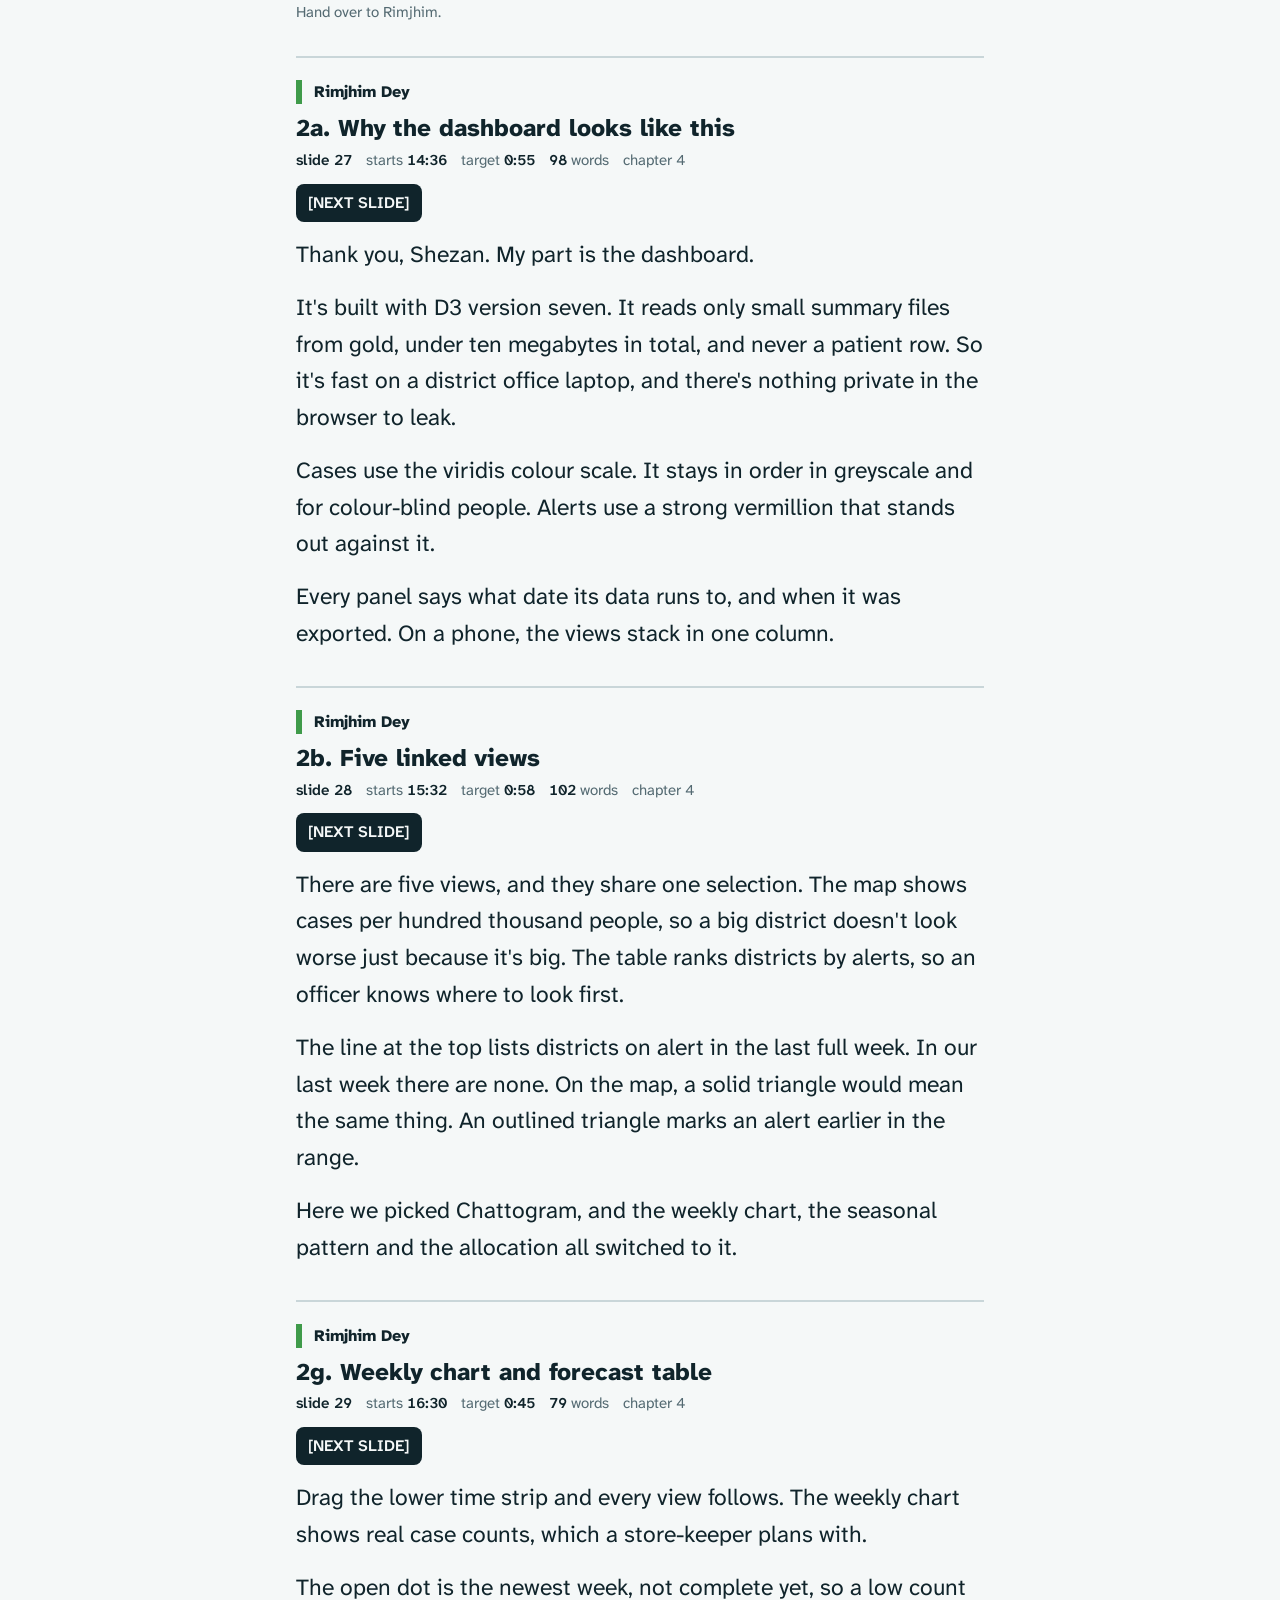
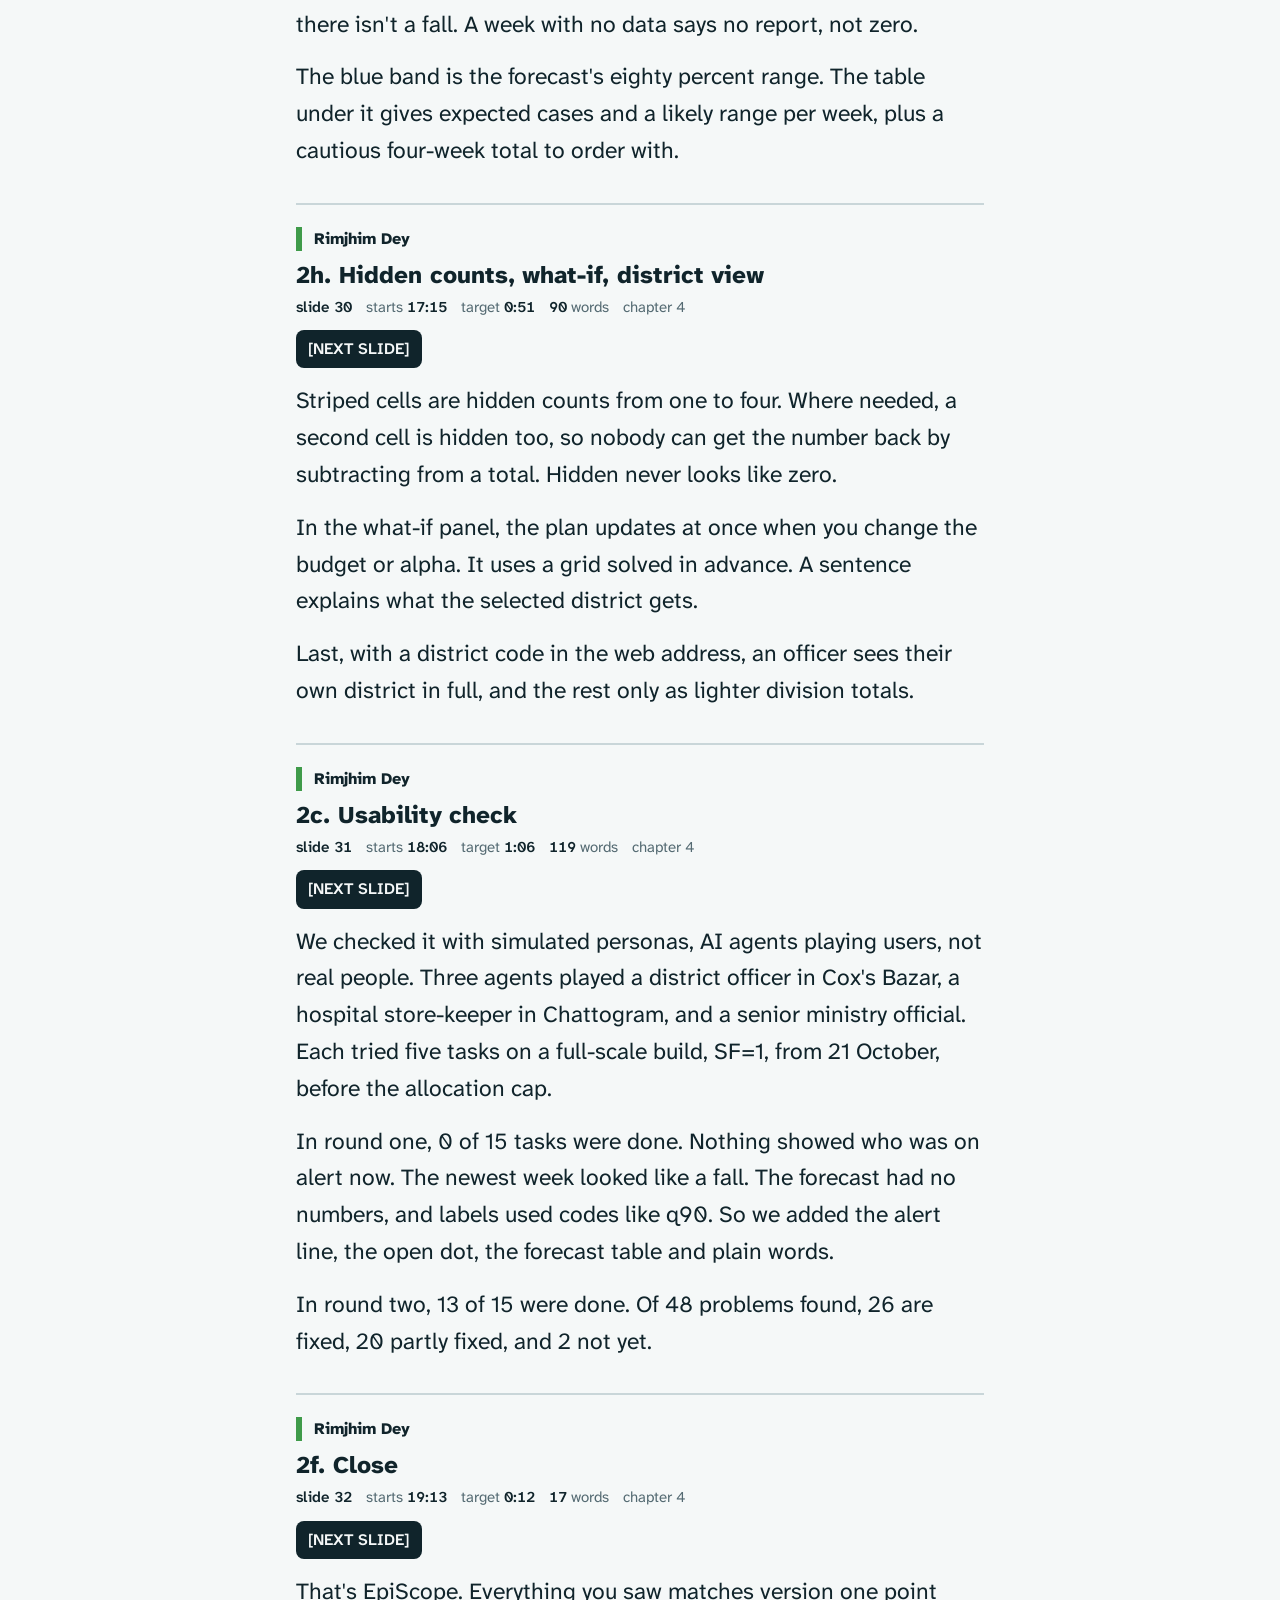
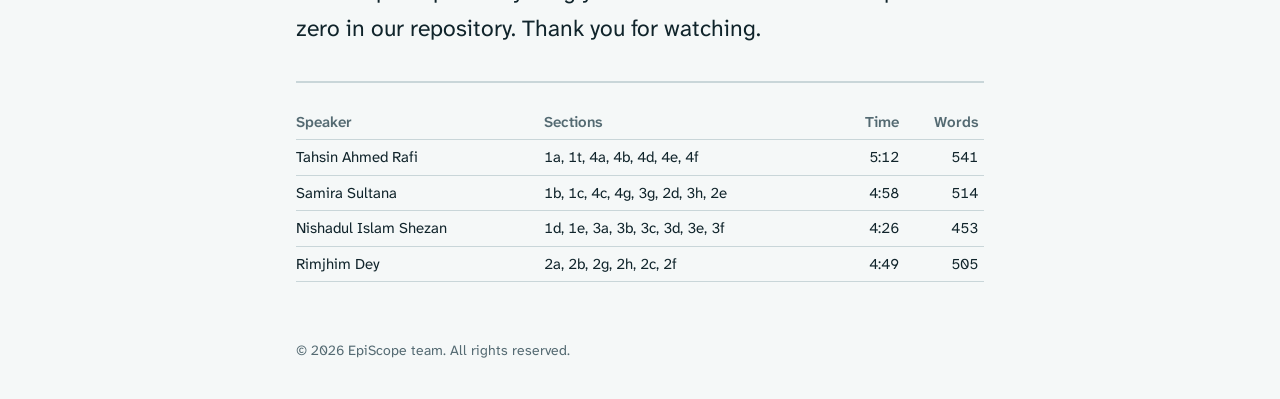
==== commit 795e786d: "Script page: compact top bar (one row on laptops, two on phones)" ====
--- a/script.html
+++ b/script.html
@@ -10,30 +10,34 @@
 <link rel="stylesheet" href="assets/base.css">
 <style>
   body { font-size: 18px; line-height: 1.5; }
+  /* compact bar: one row on laptops (title, speaker chips, text size), wraps to two short rows on phones */
   .top {
     position: sticky; top: 0; z-index: 10;
     background: var(--paper); border-bottom: 2px solid var(--rule);
-    padding: 10px 16px 10px; padding-top: max(10px, env(safe-area-inset-top));
+    padding: 6px 12px; padding-top: max(6px, env(safe-area-inset-top));
+    display: flex; flex-wrap: wrap; align-items: center; gap: 6px 10px;
   }
-  .top h1 { font-size: 20px; margin: 0 0 8px; font-weight: 800; display: flex; justify-content: space-between; gap: 12px; align-items: baseline; }
-  .top h1 span { font-size: 15px; font-weight: 400; color: var(--muted); font-variant-numeric: tabular-nums; }
-  .who { display: flex; gap: 8px; overflow-x: auto; scrollbar-width: none; padding-bottom: 2px; }
+  .top h1 { font-size: 16px; margin: 0; font-weight: 800; display: flex; gap: 8px; align-items: baseline; white-space: nowrap; }
+  .top h1 span { font-size: 13px; font-weight: 400; color: var(--muted); font-variant-numeric: tabular-nums; }
+  .who { display: flex; gap: 6px; overflow-x: auto; scrollbar-width: none; flex: 1 1 auto; min-width: 0; order: 3; }
   .who::-webkit-scrollbar { display: none; }
   .who button {
-    flex: none; font: 600 16px var(--font); color: var(--ink); background: var(--panel);
-    border: 2px solid var(--rule); border-radius: 999px; padding: 8px 14px; min-height: 44px; cursor: pointer;
+    flex: none; font: 600 14px var(--font); color: var(--ink); background: var(--panel);
+    border: 2px solid var(--rule); border-radius: 999px; padding: 4px 10px; min-height: 32px; cursor: pointer;
   }
-  .who button i { display: inline-block; width: 12px; height: 12px; border-radius: 3px; margin-right: 7px; vertical-align: -1px; }
+  .who button i { display: inline-block; width: 10px; height: 10px; border-radius: 3px; margin-right: 6px; vertical-align: -1px; }
   .who button[aria-pressed="true"] { border-color: var(--ink); background: var(--ink); color: var(--paper); }
-  .size { display: flex; gap: 8px; margin-left: auto; }
-  .tools { display: flex; align-items: center; gap: 8px; margin-top: 8px; font-size: 14px; color: var(--muted); }
-  .tools button { font: 600 15px var(--font); min-width: 44px; min-height: 36px; border-radius: 8px; border: 2px solid var(--rule); background: var(--panel); color: var(--ink); }
+  .size { display: flex; gap: 6px; }
+  .tools { display: flex; align-items: center; gap: 8px; margin-left: auto; font-size: 13px; color: var(--muted); order: 2; }
+  .tools button { font: 600 14px var(--font); min-width: 36px; min-height: 32px; border-radius: 8px; border: 2px solid var(--rule); background: var(--panel); color: var(--ink); }
+  @media (min-width: 900px) { .who { order: 2; flex: 0 1 auto; } .tools { order: 3; } }
+  @media (max-width: 599px) { #showing { display: none; } }
 
   main { max-width: 720px; margin: 0 auto; padding: 8px 16px 40px; }
   .key { font-size: 15px; color: var(--muted); margin: 14px 0 6px; }
   .key p { margin: 4px 0; }
 
-  section.sec { padding: 22px 0 18px; border-bottom: 2px solid var(--rule); scroll-margin-top: 130px; }
+  section.sec { padding: 22px 0 18px; border-bottom: 2px solid var(--rule); scroll-margin-top: 90px; }
   section.sec[hidden] { display: none; }
   .head { display: flex; flex-wrap: wrap; gap: 4px 12px; align-items: baseline; }
   .head .sp { font-weight: 800; font-size: 16px; padding-left: 12px; border-left: 6px solid var(--c); }
